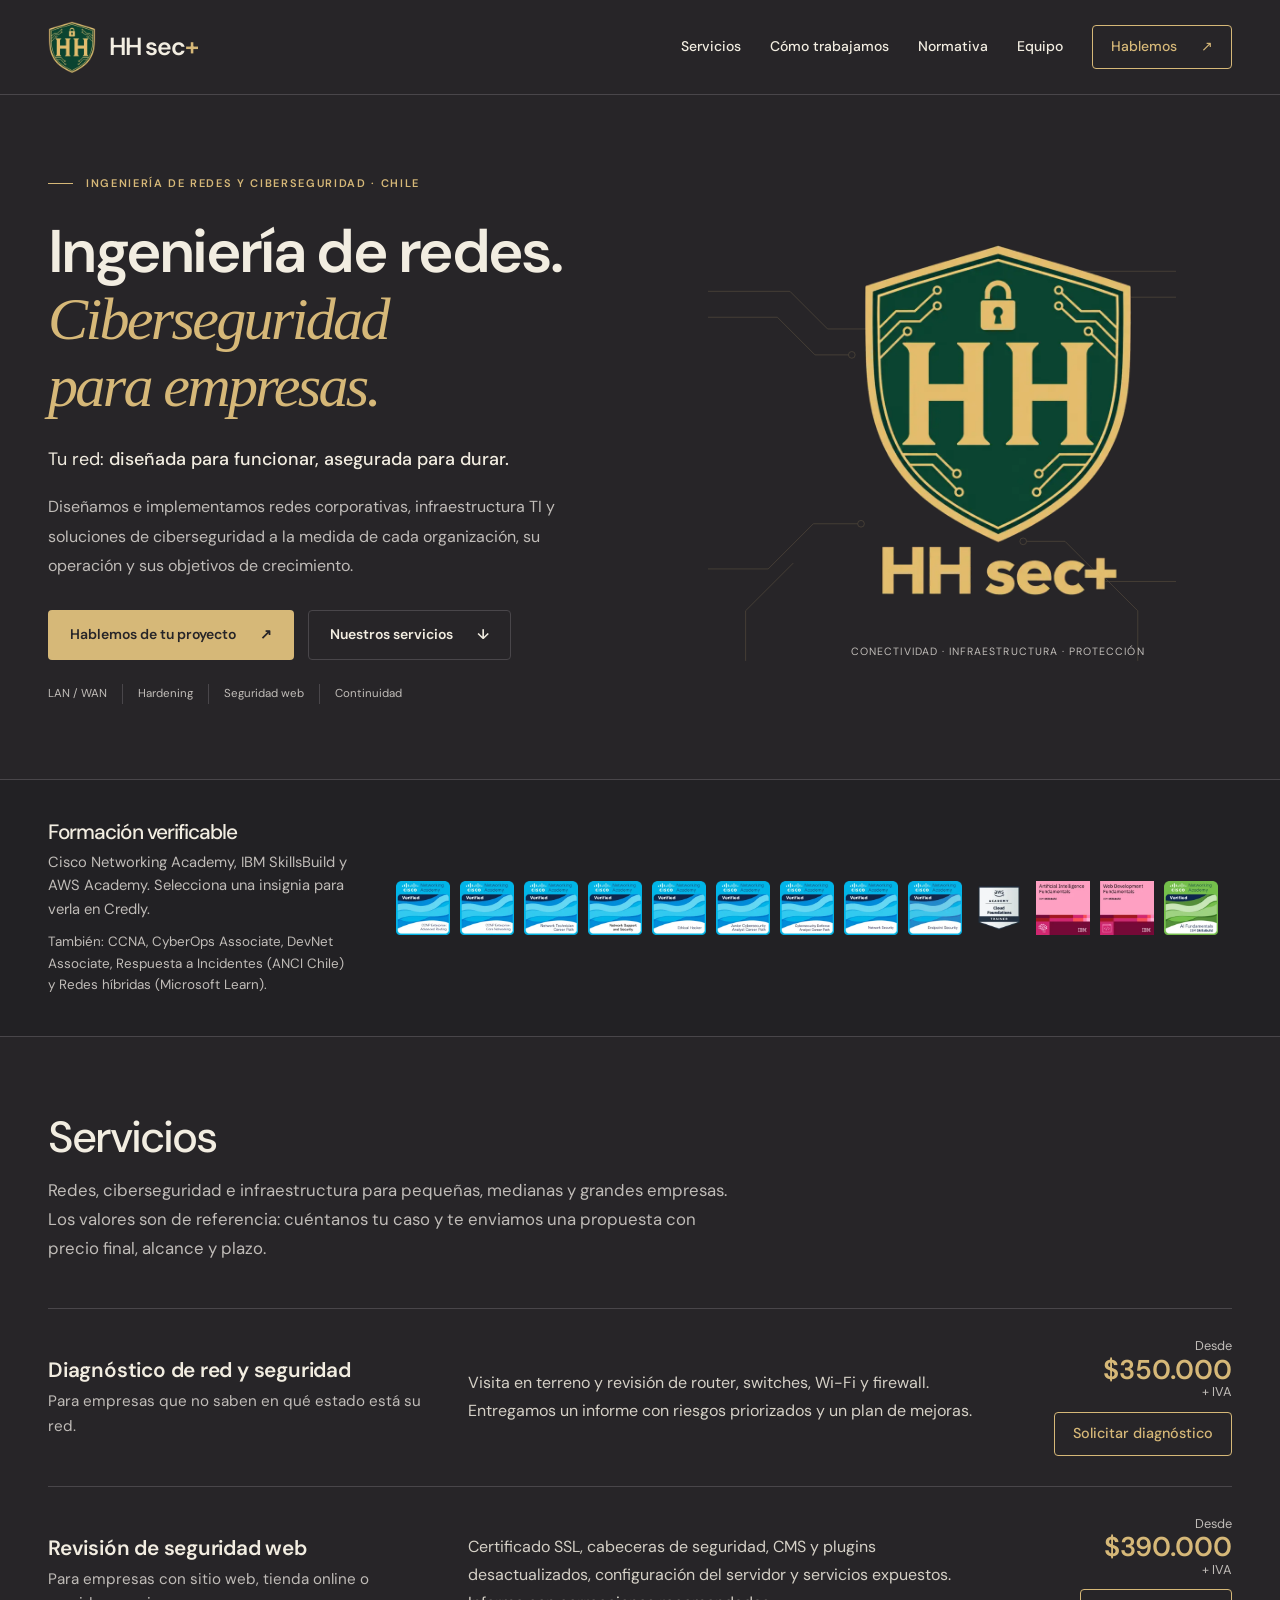
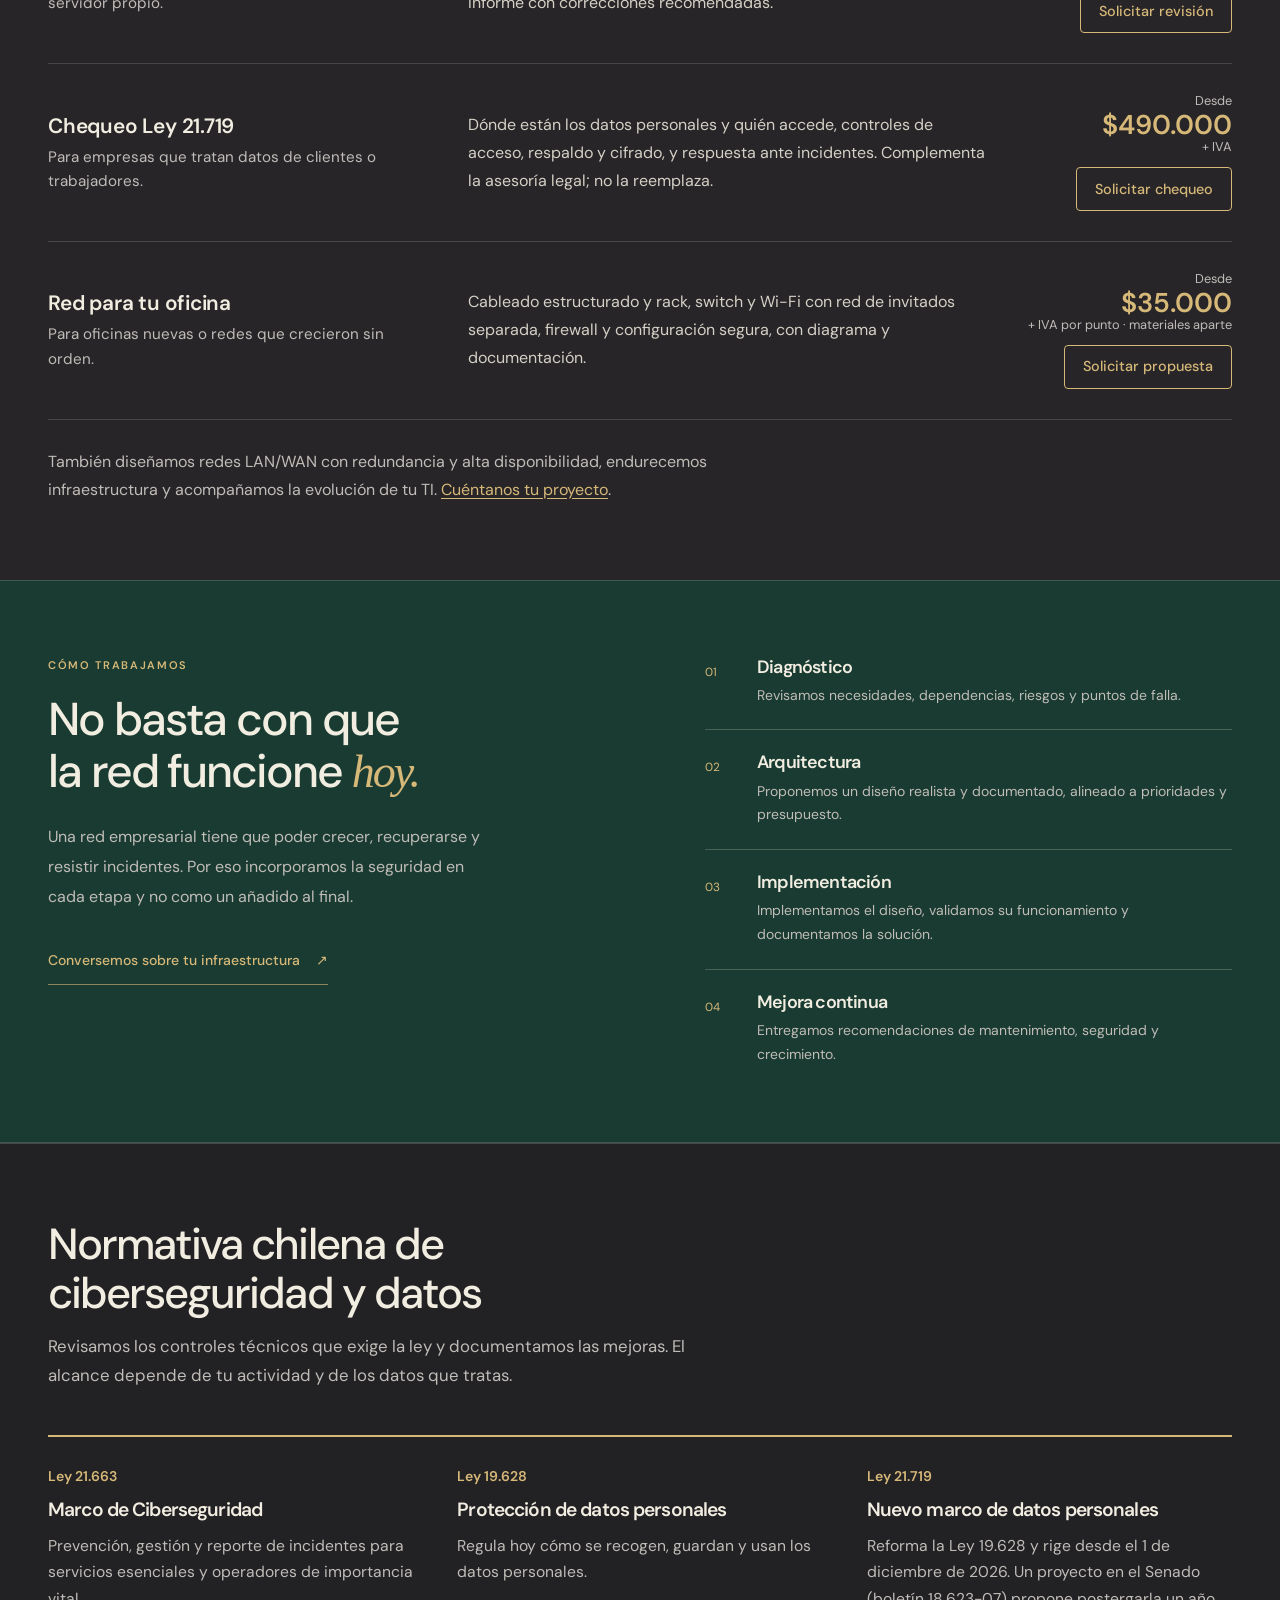
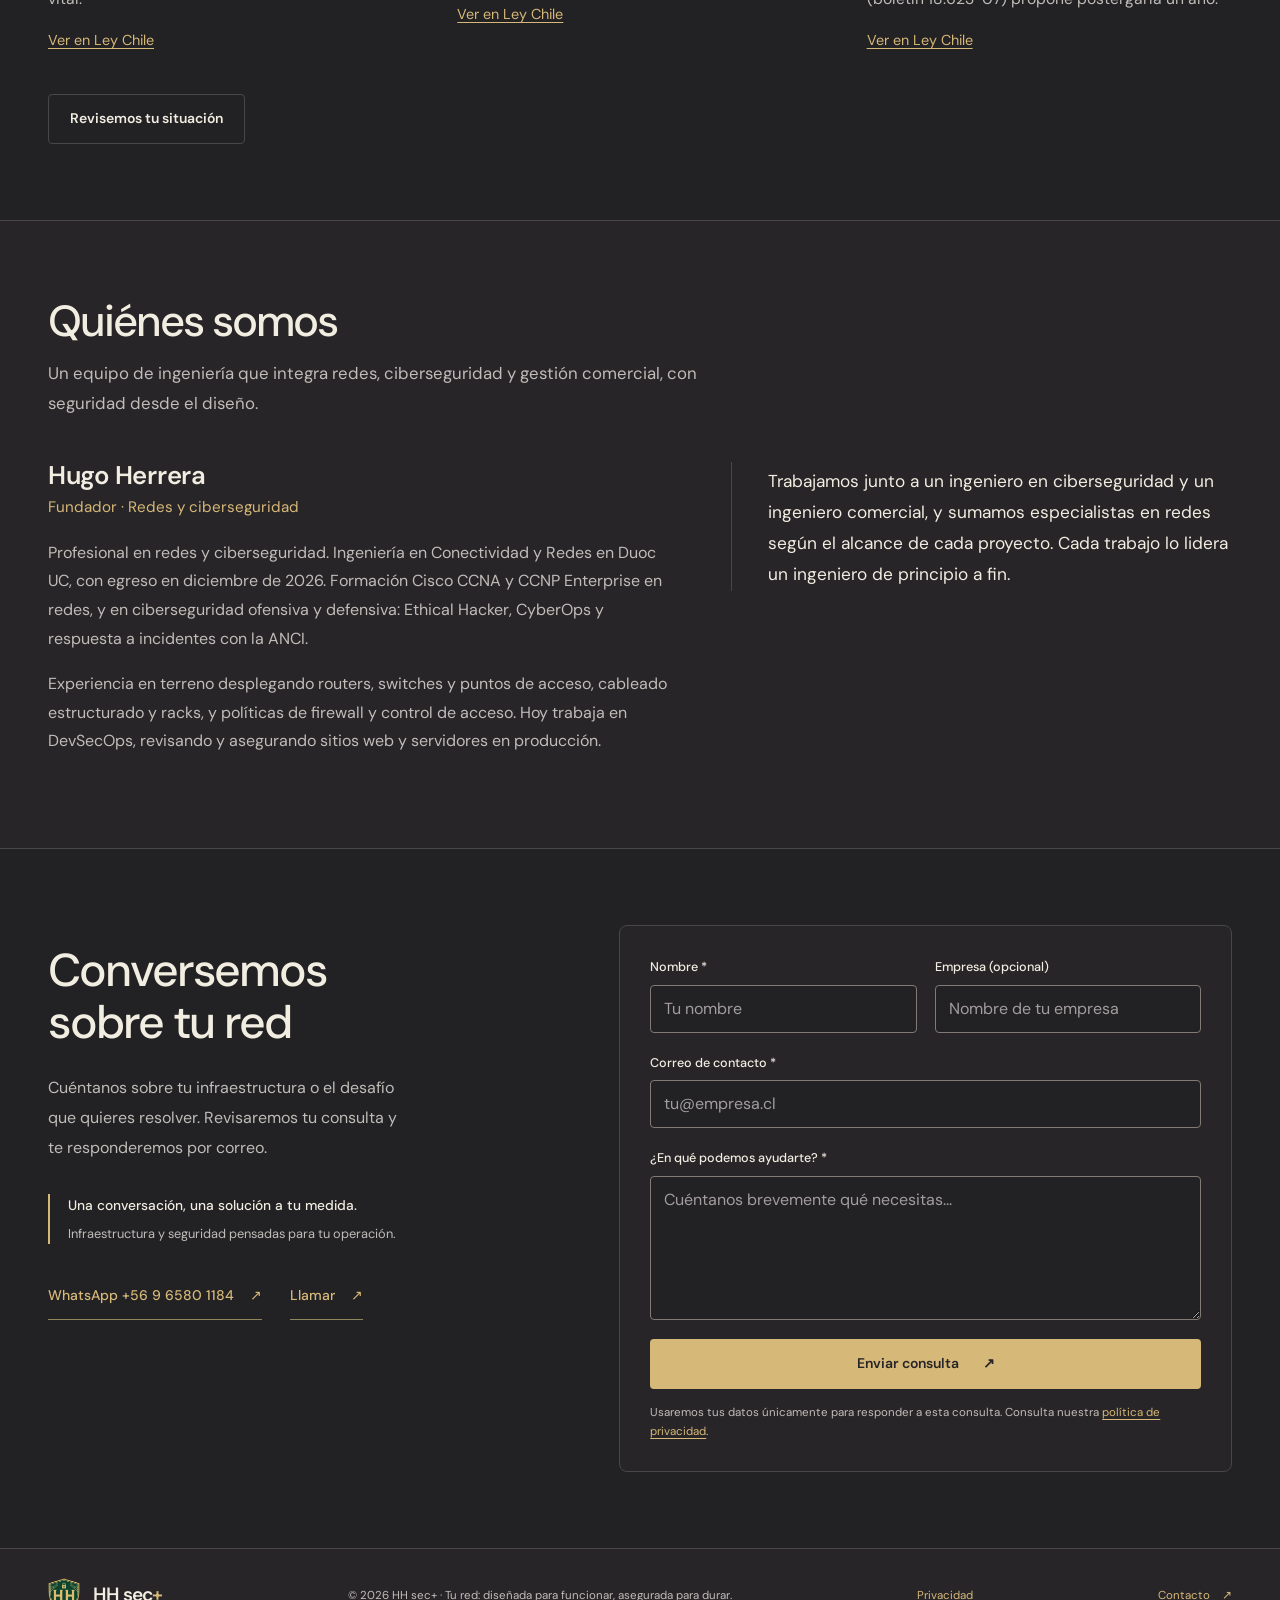
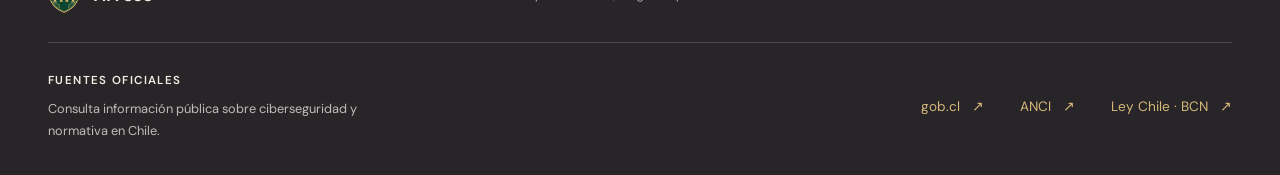
==== index.html @ e8e8b160 "Franja de credibilidad bajo el hero y equipo en una frase - Patrón Trust & Authority (skill ui-ux-pr" ====
<!doctype html>
<html lang="es-CL">
<head>
  <meta charset="utf-8">
  <meta name="viewport" content="width=device-width, initial-scale=1">
  <meta name="theme-color" content="#272528">
  <link rel="canonical" href="https://hu-herrera.github.io/HH-sec-plus/">
  <meta name="description" content="HH sec+: ingeniería de redes, infraestructura TI y ciberseguridad para empresas en Chile. Diseño, implementación y protección a la medida de tu organización.">
  <meta name="robots" content="index,follow,max-image-preview:large">
  <meta name="author" content="HH sec+">
  <meta property="og:type" content="website">
  <meta property="og:url" content="https://hu-herrera.github.io/HH-sec-plus/">
  <meta property="og:locale" content="es_CL">
  <meta property="og:site_name" content="HH sec+">
  <meta property="og:title" content="HH sec+ | Ingeniería de redes y ciberseguridad para empresas">
  <meta property="og:description" content="Ingeniería de redes, infraestructura y ciberseguridad para empresas de distintos tamaños. Soluciones alineadas con tu operación y sus riesgos.">
  <meta property="og:image" content="https://hu-herrera.github.io/HH-sec-plus/assets/social-card.jpg">
  <meta property="og:image:width" content="1200">
  <meta property="og:image:height" content="630">
  <meta property="og:image:alt" content="HH sec+ — Ingeniería de redes, infraestructura y ciberseguridad para empresas.">
  <meta name="twitter:card" content="summary_large_image">
  <meta name="twitter:image" content="https://hu-herrera.github.io/HH-sec-plus/assets/social-card.jpg">
  <meta name="twitter:title" content="HH sec+ | Ingeniería de redes y ciberseguridad">
  <meta name="twitter:description" content="Tu red: diseñada para funcionar, asegurada para durar.">
  <title>HH sec+ | Ingeniería de redes y ciberseguridad en Chile</title>
  <link rel="icon" href="assets/favicon.png?v=20261027" type="image/png" sizes="48x48">
  <link rel="stylesheet" href="assets/styles.css?v=20261035">
  <link rel="apple-touch-icon" href="assets/apple-touch-icon.png" sizes="180x180">
  <link rel="sitemap" type="application/xml" href="sitemap.xml">
  <link rel="preload" href="assets/fonts/dm-sans-latin-wght.woff2" as="font" type="font/woff2" crossorigin>
  <script src="assets/site.js?v=20261029" defer></script>
  <script type="application/ld+json">
{
  "@context": "https://schema.org",
  "@type": "ProfessionalService",
  "name": "HH sec+",
  "url": "https://hu-herrera.github.io/HH-sec-plus/",
  "description": "Ingeniería de redes corporativas, infraestructura TI y ciberseguridad para empresas de distintos tamaños en Chile, con soluciones adaptadas a su operación y crecimiento.",
  "logo": "https://hu-herrera.github.io/HH-sec-plus/assets/logo-hh-sec-plus.webp",
  "image": "https://hu-herrera.github.io/HH-sec-plus/assets/social-card.jpg",
  "areaServed": {
    "@type": "Country",
    "name": "Chile"
  },
  "knowsAbout": [
    "Ingeniería de redes",
    "Consultoría TI",
    "Arquitectura LAN/WAN",
    "Alta disponibilidad",
    "Seguridad de servidores",
    "Ciberseguridad",
    "Seguridad de aplicaciones",
    "Optimización de rendimiento"
  ],
  "@id": "https://hu-herrera.github.io/HH-sec-plus/#empresa",
  "telephone": "+56965801184",
  "founder": {
    "@type": "Person",
    "name": "Hugo Herrera",
    "jobTitle": "Fundador",
    "alumniOf": {
      "@type": "CollegeOrUniversity",
      "name": "Duoc UC"
    }
  },
  "hasOfferCatalog": {
    "@type": "OfferCatalog",
    "name": "Servicios de ingeniería y ciberseguridad",
    "itemListElement": [
      {
        "@type": "Offer",
        "itemOffered": {
          "@type": "Service",
          "name": "Ingeniería y arquitectura de redes",
          "description": "Diseño e implementación LAN/WAN, segmentación y alta disponibilidad.",
          "areaServed": {
            "@type": "Country",
            "name": "Chile"
          }
        }
      },
      {
        "@type": "Offer",
        "itemOffered": {
          "@type": "Service",
          "name": "Ingeniería de ciberseguridad",
          "description": "Evaluación de controles, análisis de vulnerabilidades y protección de infraestructura y aplicaciones.",
          "areaServed": {
            "@type": "Country",
            "name": "Chile"
          }
        }
      },
      {
        "@type": "Offer",
        "itemOffered": {
          "@type": "Service",
          "name": "Consultoría y evolución de infraestructura",
          "description": "Diagnóstico, planificación, optimización y soporte especializado.",
          "areaServed": {
            "@type": "Country",
            "name": "Chile"
          }
        }
      },
      {
        "@type": "Offer",
        "itemOffered": {
          "@type": "Service",
          "name": "Evaluación de controles para el cumplimiento normativo",
          "description": "Evaluación de brechas tecnológicas y documentación de medidas de seguridad para apoyar las obligaciones aplicables.",
          "areaServed": {
            "@type": "Country",
            "name": "Chile"
          }
        }
      }
    ]
  }
}
  </script>
</head>
<body>
  <a class="skip" href="#contenido">Saltar al contenido</a>
  <header class="header">
    <div class="wrap nav">
      <a class="brand" href="#inicio" aria-label="HH sec+ — inicio">
        <img src="assets/emblema-hh.webp?v=2" alt="" width="80" height="92"><span class="brand-word">HH sec<span>+</span></span>
      </a>
      <button class="menu-toggle" type="button" aria-expanded="false" aria-controls="navegacion">Menú <svg viewBox="0 0 24 24" fill="none" stroke="currentColor" stroke-width="1.5" aria-hidden="true"><path d="M4 7h16M4 12h16M4 17h16"/></svg></button>
      <nav id="navegacion" aria-label="Navegación principal">
        <a href="#servicios">Servicios</a><a href="#enfoque">Cómo trabajamos</a><a href="#normativa">Normativa</a><a href="#equipo">Equipo</a><a class="nav-cta" href="#contacto">Hablemos <span aria-hidden="true">↗</span></a>
      </nav>
    </div>
  </header>
  <main id="contenido">
    <section class="hero" id="inicio">

      <div class="wrap hero-grid">
        <div>
          <p class="eyebrow">INGENIERÍA DE REDES Y CIBERSEGURIDAD · CHILE</p>
          <h1>Ingeniería de redes.<br><em>Ciberseguridad<br>para empresas.</em></h1>
          <p class="hero-lead">Tu red: <strong>diseñada para funcionar, asegurada para durar.</strong></p>
          <p class="intro">Diseñamos e implementamos redes corporativas, infraestructura TI y soluciones de ciberseguridad a la medida de cada organización, su operación y sus objetivos de crecimiento.</p>
          <div class="actions"><a class="btn primary" href="#contacto">Hablemos de tu proyecto <span aria-hidden="true">↗</span></a><a class="btn outline" href="#servicios">Nuestros servicios <span aria-hidden="true">↓</span></a></div>
          <div class="hero-tags"><span>LAN / WAN</span><span>Hardening</span><span>Seguridad web</span><span>Continuidad</span></div>
        </div>
        <figure class="hero-identity">
          <svg class="circuit" viewBox="0 0 560 530" fill="none" stroke="#d6b878" stroke-width="1" aria-hidden="true"><path d="M0 88h98l45 45h50M0 119h83l45 45h44M560 64H450l-45 45h-40M560 95H465l-45 45h-40M0 420h72l54-54h57M560 435h-85l-48-48h-50M45 530v-60l57-57M514 530v-60l-40-40"/><g fill="#272528"><circle cx="193" cy="133" r="4"/><circle cx="172" cy="164" r="4"/><circle cx="365" cy="109" r="4"/><circle cx="380" cy="140" r="4"/><circle cx="183" cy="366" r="4"/><circle cx="377" cy="387" r="4"/></g></svg>
          <img class="hero-logo" src="assets/logo-hh-sec-plus.webp?v=2" alt="HH sec+: escudo verde y dorado con las iniciales HH y un candado." width="900" height="900" fetchpriority="high">
          <figcaption class="identity-caption">Conectividad · Infraestructura · Protección</figcaption>
        </figure>
      </div>
    </section>
    <section class="proof" id="credenciales" aria-labelledby="credenciales-titulo">
      <div class="wrap proof-inner">
        <div class="proof-text">
          <h2 id="credenciales-titulo">Formación verificable</h2>
          <p>Cisco Networking Academy, IBM SkillsBuild y AWS Academy. Selecciona una insignia para verla en Credly.</p>
          <p class="proof-more">También: CCNA, CyberOps Associate, DevNet Associate, Respuesta a Incidentes (ANCI Chile) y Redes híbridas (Microsoft Learn).</p>
        </div>
        <ul class="proof-badges">
          <li><a href="https://www.credly.com/badges/3c75d238-a59b-44ba-b534-6a1a73c75203" aria-label="CCNP Enterprise: Advanced Routing: ver en Credly" title="CCNP Enterprise: Advanced Routing"><img src="assets/badges/ccnp-enarsi.webp" alt="" width="160" height="160" loading="lazy"></a></li>
          <li><a href="https://www.credly.com/badges/27894420-91de-45f2-9992-cfbc74843a3f" aria-label="CCNP Enterprise: Core Networking: ver en Credly" title="CCNP Enterprise: Core Networking"><img src="assets/badges/ccnp-encor.webp" alt="" width="160" height="160" loading="lazy"></a></li>
          <li><a href="https://www.credly.com/users/hugo-herrera.690e9820/badges" aria-label="Network Technician: ver en Credly" title="Network Technician"><img src="assets/badges/network-technician.webp" alt="" width="160" height="160" loading="lazy"></a></li>
          <li><a href="https://www.credly.com/users/hugo-herrera.690e9820/badges" aria-label="Network Support and Security: ver en Credly" title="Network Support and Security"><img src="assets/badges/network-support-security.webp" alt="" width="160" height="160" loading="lazy"></a></li>
          <li><a href="https://www.credly.com/badges/a272df53-f6ea-4c1c-ba58-7788494edf7c" aria-label="Ethical Hacker: ver en Credly" title="Ethical Hacker"><img src="assets/badges/ethical-hacker.webp" alt="" width="160" height="160" loading="lazy"></a></li>
          <li><a href="https://www.credly.com/badges/c7542135-501b-4413-b401-549f22bf2fea" aria-label="Junior Cybersecurity Analyst: ver en Credly" title="Junior Cybersecurity Analyst"><img src="assets/badges/junior-cybersecurity-analyst.webp" alt="" width="160" height="160" loading="lazy"></a></li>
          <li><a href="https://www.credly.com/users/hugo-herrera.690e9820/badges" aria-label="Cybersecurity Defense Analyst: ver en Credly" title="Cybersecurity Defense Analyst"><img src="assets/badges/cybersecurity-defense-analyst.webp" alt="" width="160" height="160" loading="lazy"></a></li>
          <li><a href="https://www.credly.com/badges/cd9d17a0-c2c5-4b4b-a96a-8291b097a863" aria-label="Network Security: ver en Credly" title="Network Security"><img src="assets/badges/network-security.webp" alt="" width="160" height="160" loading="lazy"></a></li>
          <li><a href="https://www.credly.com/users/hugo-herrera.690e9820/badges" aria-label="Endpoint Security: ver en Credly" title="Endpoint Security"><img src="assets/badges/endpoint-security.webp" alt="" width="160" height="160" loading="lazy"></a></li>
          <li><a href="https://www.credly.com/badges/b4fbefe1-4d26-4253-afc6-07f385bd2b26" aria-label="AWS Cloud Foundations: ver en Credly" title="AWS Cloud Foundations"><img src="assets/badges/aws-cloud-foundations.webp" alt="" width="160" height="160" loading="lazy"></a></li>
          <li><a href="https://www.credly.com/badges/e003ea61-9de6-4c1e-94a6-b998e6c4c229" aria-label="IBM AI Fundamentals: ver en Credly" title="IBM AI Fundamentals"><img src="assets/badges/ibm-ai-fundamentals.webp" alt="" width="160" height="160" loading="lazy"></a></li>
          <li><a href="https://www.credly.com/badges/154df8ea-5552-47d3-bfad-ef4153529b08" aria-label="IBM Web Development Fundamentals: ver en Credly" title="IBM Web Development Fundamentals"><img src="assets/badges/ibm-web-development.webp" alt="" width="160" height="160" loading="lazy"></a></li>
          <li><a href="https://www.credly.com/users/hugo-herrera.690e9820/badges" aria-label="AI Fundamentals with IBM SkillsBuild: ver en Credly" title="AI Fundamentals with IBM SkillsBuild"><img src="assets/badges/ai-fundamentals-ibm-skillsbuild.webp" alt="" width="160" height="160" loading="lazy"></a></li>
        </ul>
      </div>
    </section>
    <section class="section svc" id="servicios" aria-labelledby="servicios-titulo">
      <div class="wrap">
        <header class="sec-head"><h2 id="servicios-titulo">Servicios</h2><p>Redes, ciberseguridad e infraestructura para pequeñas, medianas y grandes empresas. Los valores son de referencia: cuéntanos tu caso y te enviamos una propuesta con precio final, alcance y plazo.</p></header>
        <ul class="svc-list">
          <li class="svc-row">
            <div class="svc-main"><h3>Diagnóstico de red y seguridad</h3><p class="svc-for">Para empresas que no saben en qué estado está su red.</p></div>
            <p class="svc-detail">Visita en terreno y revisión de router, switches, Wi-Fi y firewall. Entregamos un informe con riesgos priorizados y un plan de mejoras.</p>
            <div class="svc-buy"><p class="svc-price"><span>Desde</span> $350.000 <span>+ IVA</span></p><a class="svc-cta" href="#contacto" data-servicio="Diagnóstico de red y seguridad">Solicitar diagnóstico</a></div>
          </li>
          <li class="svc-row">
            <div class="svc-main"><h3>Revisión de seguridad web</h3><p class="svc-for">Para empresas con sitio web, tienda online o servidor propio.</p></div>
            <p class="svc-detail">Certificado SSL, cabeceras de seguridad, CMS y plugins desactualizados, configuración del servidor y servicios expuestos. Informe con correcciones recomendadas.</p>
            <div class="svc-buy"><p class="svc-price"><span>Desde</span> $390.000 <span>+ IVA</span></p><a class="svc-cta" href="#contacto" data-servicio="Revisión de seguridad web">Solicitar revisión</a></div>
          </li>
          <li class="svc-row">
            <div class="svc-main"><h3>Chequeo Ley 21.719</h3><p class="svc-for">Para empresas que tratan datos de clientes o trabajadores.</p></div>
            <p class="svc-detail">Dónde están los datos personales y quién accede, controles de acceso, respaldo y cifrado, y respuesta ante incidentes. Complementa la asesoría legal; no la reemplaza.</p>
            <div class="svc-buy"><p class="svc-price"><span>Desde</span> $490.000 <span>+ IVA</span></p><a class="svc-cta" href="#contacto" data-servicio="Chequeo Ley 21.719">Solicitar chequeo</a></div>
          </li>
          <li class="svc-row">
            <div class="svc-main"><h3>Red para tu oficina</h3><p class="svc-for">Para oficinas nuevas o redes que crecieron sin orden.</p></div>
            <p class="svc-detail">Cableado estructurado y rack, switch y Wi-Fi con red de invitados separada, firewall y configuración segura, con diagrama y documentación.</p>
            <div class="svc-buy"><p class="svc-price"><span>Desde</span> $35.000 <span>+ IVA por punto · materiales aparte</span></p><a class="svc-cta" href="#contacto" data-servicio="Instalación de red para oficina">Solicitar propuesta</a></div>
          </li>
        </ul>
        <p class="svc-also">También diseñamos redes LAN/WAN con redundancia y alta disponibilidad, endurecemos infraestructura y acompañamos la evolución de tu TI. <a href="#contacto">Cuéntanos tu proyecto</a>.</p>
      </div>
    </section>
    <section class="section approach" id="enfoque"><div class="wrap two-col"><div><p class="kicker">CÓMO TRABAJAMOS</p><h2>No basta con que<br>la red funcione <em>hoy.</em></h2><p>Una red empresarial tiene que poder crecer, recuperarse y resistir incidentes. Por eso incorporamos la seguridad en cada etapa y no como un añadido al final.</p><a class="subtle-link" href="#contacto">Conversemos sobre tu infraestructura <span aria-hidden="true">↗</span></a></div><ol class="steps"><li><span>01</span><div><h3>Diagnóstico</h3><p>Revisamos necesidades, dependencias, riesgos y puntos de falla.</p></div></li><li><span>02</span><div><h3>Arquitectura</h3><p>Proponemos un diseño realista y documentado, alineado a prioridades y presupuesto.</p></div></li><li><span>03</span><div><h3>Implementación</h3><p>Implementamos el diseño, validamos su funcionamiento y documentamos la solución.</p></div></li><li><span>04</span><div><h3>Mejora continua</h3><p>Entregamos recomendaciones de mantenimiento, seguridad y crecimiento.</p></div></li></ol></div></section>
    <section class="section law" id="normativa" aria-labelledby="normativa-titulo">
      <div class="wrap">
        <header class="sec-head"><h2 id="normativa-titulo">Normativa chilena de ciberseguridad y datos</h2><p>Revisamos los controles técnicos que exige la ley y documentamos las mejoras. El alcance depende de tu actividad y de los datos que tratas.</p></header>
        <div class="law-row">
          <div><p class="law-id">Ley 21.663</p><h3>Marco de Ciberseguridad</h3><p>Prevención, gestión y reporte de incidentes para servicios esenciales y operadores de importancia vital.</p><a href="https://www.bcn.cl/leychile/navegar?i=1202434">Ver en Ley Chile</a></div>
          <div><p class="law-id">Ley 19.628</p><h3>Protección de datos personales</h3><p>Regula hoy cómo se recogen, guardan y usan los datos personales.</p><a href="https://www.bcn.cl/leychile/navegar?idNorma=141599">Ver en Ley Chile</a></div>
          <div><p class="law-id">Ley 21.719</p><h3>Nuevo marco de datos personales</h3><p>Reforma la Ley 19.628 y rige desde el <time datetime="2026-12-01">1 de diciembre de 2026</time>. Un proyecto en el Senado (boletín 18.623-07) propone postergarla un año.</p><a href="https://www.bcn.cl/leychile/navegar?idNorma=1209272">Ver en Ley Chile</a></div>
        </div>
        <a class="btn outline law-cta" href="#contacto" data-servicio="Chequeo Ley 21.719">Revisemos tu situación</a>
      </div>
    </section>
    <section class="section team-sec" id="equipo" aria-labelledby="equipo-titulo">
      <div class="wrap">
        <header class="sec-head"><h2 id="equipo-titulo">Quiénes somos</h2><p>Un equipo de ingeniería que integra redes, ciberseguridad y gestión comercial, con seguridad desde el diseño.</p></header>
        <div class="team-grid">
          <div class="founder">
            <h3>Hugo Herrera</h3>
            <p class="role">Fundador · Redes y ciberseguridad</p>
            <p>Profesional en redes y ciberseguridad. Ingeniería en Conectividad y Redes en Duoc UC, con egreso en diciembre de 2026. Formación Cisco CCNA y CCNP Enterprise en redes, y en ciberseguridad ofensiva y defensiva: Ethical Hacker, CyberOps y respuesta a incidentes con la ANCI.</p>
            <p>Experiencia en terreno desplegando routers, switches y puntos de acceso, cableado estructurado y racks, y políticas de firewall y control de acceso. Hoy trabaja en DevSecOps, revisando y asegurando sitios web y servidores en producción.</p>
          </div>
          <p class="team-note">Trabajamos junto a un ingeniero en ciberseguridad y un ingeniero comercial, y sumamos especialistas en redes según el alcance de cada proyecto. Cada trabajo lo lidera un ingeniero de principio a fin.</p>
        </div>
      </div>
    </section>
    <section class="section contact" id="contacto">
      <div class="wrap contact-inner">
        <div class="contact-copy">
        <h2>Conversemos sobre tu red</h2>
        <p>Cuéntanos sobre tu infraestructura o el desafío que quieres resolver. Revisaremos tu consulta y te responderemos por correo.</p><div class="contact-aside"><strong>Una conversación, una solución a tu medida.</strong><p>Infraestructura y seguridad pensadas para tu operación.</p></div><div class="contact-direct"><a class="subtle-link" href="https://wa.me/56965801184">WhatsApp +56 9 6580 1184 <span aria-hidden="true">↗</span></a><a class="subtle-link" href="tel:+56965801184">Llamar <span aria-hidden="true">↗</span></a></div></div>
        <form class="contact-form" action="https://formsubmit.co/76a1ec3620d1897b0e400b53af47566c" method="POST" accept-charset="UTF-8">
          <input type="hidden" name="_subject" value="Nueva consulta desde HH sec+">
          <input type="hidden" name="_next" value="https://hu-herrera.github.io/HH-sec-plus/gracias.html">
          <input type="text" name="_honey" tabindex="-1" autocomplete="off" class="form-trap" aria-hidden="true">
          <div class="form-grid">
            <div class="form-field"><label for="contacto-nombre">Nombre *</label><input id="contacto-nombre" name="name" type="text" placeholder="Tu nombre" autocomplete="name" maxlength="100" required></div>
            <div class="form-field"><label for="contacto-empresa">Empresa (opcional)</label><input id="contacto-empresa" name="empresa" type="text" placeholder="Nombre de tu empresa" autocomplete="organization" maxlength="120"></div>
          </div>
          <div class="form-field"><label for="contacto-correo">Correo de contacto *</label><input id="contacto-correo" name="email" type="email" placeholder="tu@empresa.cl" autocomplete="email" maxlength="150" required></div>
          <div class="form-field"><label for="contacto-mensaje">¿En qué podemos ayudarte? *</label><textarea id="contacto-mensaje" name="message" placeholder="Cuéntanos brevemente qué necesitas..." rows="5" maxlength="4000" required></textarea></div>
          <div class="form-action">
            <p class="form-note">Usaremos tus datos únicamente para responder a esta consulta. Consulta nuestra <a href="privacidad.html">política de privacidad</a>.</p>
            <button class="btn contact-btn" type="submit">Enviar consulta <span aria-hidden="true">↗</span></button>
          </div>
        </form>
      </div>
    </section>
  </main>
  <footer class="footer"><div class="wrap">
    <div class="footer-flex"><a class="brand" href="#inicio" aria-label="HH sec+ — volver al inicio"><img src="assets/emblema-hh.webp?v=2" alt="" width="80" height="92"><span class="brand-word">HH sec<span>+</span></span></a><small>© 2026 HH sec+ · Tu red: diseñada para funcionar, asegurada para durar.</small><a href="privacidad.html">Privacidad</a><a href="#contacto">Contacto <span aria-hidden="true">↗</span></a></div>
    <div class="official-references" aria-labelledby="fuentes-oficiales"><div><p class="footer-label" id="fuentes-oficiales">Fuentes oficiales</p><p class="footer-note">Consulta información pública sobre ciberseguridad y normativa en Chile.</p></div><div class="official-links"><a href="https://www.gob.cl/">gob.cl <span aria-hidden="true">↗</span></a><a href="https://anci.gob.cl/">ANCI <span aria-hidden="true">↗</span></a><a href="https://www.bcn.cl/leychile/">Ley Chile · BCN <span aria-hidden="true">↗</span></a></div></div>
  </div></footer>
</body>
</html>
---- assets/styles.css ----
@font-face{font-family:'DM Sans';font-style:normal;font-weight:100 1000;font-display:swap;src:url('fonts/dm-sans-latin-wght.woff2') format('woff2');unicode-range:U+0000-00FF,U+0131,U+0152-0153,U+02BB-02BC,U+02C6,U+02DA,U+02DC,U+0304,U+0308,U+0329,U+2000-206F,U+20AC,U+2122,U+2191,U+2193,U+2212,U+2215,U+FEFF,U+FFFD}
:root{color-scheme:dark;--bg:#272528;--panel:#2e2c2f;--deep:#222124;--green:#164c3d;--green-deep:#193b32;--ink:#f2ede1;--muted:#c0bcb8;--accent:#d6b878;--hover:#e9cc8e;--line:#49464a;--max:1184px}
*{box-sizing:border-box}html{scroll-behavior:smooth;scroll-padding-top:110px}body{margin:0;background:var(--bg);color:var(--ink);font-family:'DM Sans',Arial,sans-serif;line-height:1.7;-webkit-font-smoothing:antialiased}a{color:inherit;text-decoration:none}button,input,textarea{font:inherit}a,button{touch-action:manipulation;-webkit-tap-highlight-color:transparent}img,svg{display:block;max-width:100%}h1,h2,h3,p{margin-top:0}h1,h2,h3{line-height:1.12;letter-spacing:-.045em;text-wrap:balance}h1{font-size:clamp(3.1rem,4.7vw,4rem);font-weight:600;margin:.7rem 0 1.5rem}h2{font-size:clamp(2.15rem,3.6vw,3.35rem);font-weight:500;margin:0 0 1.5rem}h3{font-size:1.35rem;font-weight:600;margin:0 0 1rem}em{font-family:Georgia,serif;font-weight:400;color:var(--accent)}p{color:var(--muted)}::selection{background:var(--accent);color:var(--bg)}:focus-visible{outline:3px solid var(--accent);outline-offset:5px}.wrap{width:min(var(--max),calc(100% - 64px));margin:auto}.skip{position:fixed;left:16px;top:12px;transform:translateY(-180%);background:var(--accent);color:var(--bg);padding:12px 18px;z-index:100}.skip:focus{transform:none}.header{position:sticky;top:0;z-index:20;background:var(--bg);border-bottom:1px solid var(--line)}.nav{min-height:94px;display:flex;justify-content:space-between;align-items:center;gap:25px}.brand{display:inline-flex;align-items:center;gap:13px;flex:none}.brand img{width:48px;height:54px;object-fit:contain}.brand-word{font-size:1.55rem;font-weight:600;letter-spacing:-.05em;white-space:nowrap}.brand-word span{color:var(--accent)}.nav nav{display:flex;align-items:center;gap:29px;font-size:.875rem;font-weight:500}.nav nav>a{display:inline-flex;align-items:center;min-height:44px;transition:color .18s,background .18s}.nav nav>a:hover{color:var(--accent)}.nav-cta{gap:24px;padding:0 18px;border:1px solid var(--accent);border-radius:4px;color:var(--accent)}.nav nav>.nav-cta:hover{background:var(--accent);color:var(--bg)}.menu-toggle{display:none;align-items:center;gap:12px;min-height:44px;padding:8px 13px;background:transparent;border:1px solid var(--line);border-radius:4px;color:var(--ink);cursor:pointer}.menu-toggle svg{width:18px;height:18px}.eyebrow,.kicker{font-size:.69rem;letter-spacing:.15em;font-weight:600;color:var(--accent);line-height:1.6;text-transform:uppercase}.eyebrow{display:flex;align-items:center;gap:13px;margin-bottom:25px}.eyebrow::before{content:'';width:25px;height:1px;background:var(--accent);flex:none}.hero{position:relative;overflow:hidden}.hero-grid{position:relative;display:grid;grid-template-columns:1.18fr .82fr;gap:42px;align-items:center;padding-top:80px;padding-bottom:75px}.hero-lead{font-size:1.12rem;color:var(--ink);line-height:1.7;max-width:535px}.hero-lead strong{font-weight:500}.intro{max-width:540px;font-size:1rem;line-height:1.85;margin-bottom:0}.actions{display:flex;flex-wrap:wrap;gap:14px;align-items:center;margin:29px 0 24px}.btn{display:inline-flex;align-items:center;justify-content:center;gap:24px;min-height:50px;padding:12px 21px;border-radius:4px;border:1px solid transparent;font-weight:600;font-size:.875rem;transition:background .18s,color .18s,border-color .18s;cursor:pointer}.primary,.contact-btn{background:var(--accent);color:var(--bg)}.primary:hover,.contact-btn:hover{background:var(--hover)}.outline{color:var(--ink);border-color:var(--line)}.outline:hover{border-color:var(--accent);color:var(--accent)}.hero-tags{display:flex;flex-wrap:wrap;gap:0;margin-top:24px}.hero-tags span{font-size:.72rem;color:var(--muted);padding:0 15px;border-right:1px solid var(--line)}.hero-tags span:first-child{padding-left:0}.hero-tags span:last-child{border-right:0}.hero-identity{position:relative;isolation:isolate;margin:0;padding:20px 0}.hero-logo{position:relative;width:100%;max-width:410px;height:auto;margin:auto}.identity-caption{text-align:center;font-size:.66rem;letter-spacing:.1em;text-transform:uppercase;color:var(--muted);margin-top:16px}.circuit{position:absolute;inset:-4% -20% -4% -12%;width:132%;height:108%;opacity:.2;z-index:-1}.principles{border-top:1px solid var(--line);border-bottom:1px solid var(--line)}.principle-grid{display:grid;grid-template-columns:repeat(3,1fr)}.principle{display:flex;align-items:flex-start;gap:18px;padding:26px 30px;border-right:1px solid var(--line)}.principle:first-child{padding-left:0}.principle:last-child{border:0;padding-right:0}.principle>span{color:var(--accent);font-size:1.5rem;font-weight:500;line-height:1.2;min-width:2ch;font-variant-numeric:tabular-nums}.principle>div{min-width:0}.principle h2{font-size:1.125rem;letter-spacing:-.015em;font-weight:600;margin:0 0 6px}.principle p{font-size:1rem;line-height:1.6;margin:0}.section{padding:76px 0}.section-head{display:flex;justify-content:space-between;gap:60px;align-items:end;margin:18px 0 38px}.section-head h2{margin-bottom:0}.section-head p{max-width:350px;font-size:.95rem;line-height:1.8;margin-bottom:0}.cards{display:grid;grid-template-columns:repeat(3,1fr);border:1px solid var(--line);border-radius:8px;overflow:hidden}.service-card{position:relative;display:flex;flex-direction:column;border-right:1px solid var(--line);background:var(--panel);padding:31px 29px}.service-card:last-child{border-right:0}.service-num{position:absolute;right:29px;top:39px;font-size:.7rem;color:var(--accent);letter-spacing:.12em}.glyph{color:var(--accent);margin:0 0 32px;width:30px;height:30px}.glyph svg{width:30px;height:30px}.service-card h3{min-height:2.3em}.service-card p{font-size:1rem;line-height:1.8;flex:1}.service-card ul{list-style:none;margin:25px 0 0;padding:18px 0 0;border-top:1px solid var(--line);color:var(--muted);font-size:.8rem}.service-card li{display:flex;align-items:baseline;gap:10px;margin-top:8px}.service-card li::before{content:'';width:4px;height:4px;background:var(--accent);flex:none}.approach{background:var(--green-deep);border-top:1px solid #3c5b4f;border-bottom:1px solid #3c5b4f}.two-col{display:grid;grid-template-columns:1fr 1fr;gap:11%;align-items:start}.two-col h2{margin:20px 0 25px}.two-col>div>p:not(.kicker){max-width:435px;line-height:1.85}.subtle-link{display:inline-flex;align-items:center;gap:16px;min-height:48px;margin-top:10px;color:var(--accent);border-bottom:1px solid #8f865d;font-weight:500;font-size:.875rem}.subtle-link:hover{color:var(--hover)}.steps{list-style:none;margin:0;padding:0}.steps li{display:grid;grid-template-columns:32px 1fr;gap:20px;border-bottom:1px solid #486355;padding:22px 0}.steps li:first-child{padding-top:0}.steps li:last-child{border:0;padding-bottom:0}.steps li>span{font-size:.74rem;color:var(--accent);padding-top:5px}.steps h3{margin:0 0 7px;font-size:1.12rem}.steps p{font-size:.875rem;line-height:1.7;margin:0}.about-grid{display:grid;grid-template-columns:1fr 1fr;gap:11%}.about h2{margin-top:20px}.about-grid>div:last-child{padding-top:8px}.about-grid>div:last-child p{line-height:1.85}.pills{display:flex;flex-wrap:wrap;gap:9px;margin-top:26px}.pills span{padding:5px 10px;border:1px solid var(--line);border-radius:4px;font-size:.72rem;color:var(--muted)}.contact{background:var(--deep);border-top:1px solid var(--line)}.contact-inner{display:grid;grid-template-columns:.85fr 1.15fr;gap:10%;align-items:start}.contact-copy h2{margin:20px 0 25px}.contact-copy>p:not(.kicker){max-width:350px;line-height:1.85}.contact-aside{margin-top:32px;padding-left:18px;border-left:2px solid var(--accent)}.contact-aside strong{display:block;font-size:.86rem;font-weight:500}.contact-aside p{margin-top:5px;font-size:.8rem}.contact-form{background:var(--bg);border:1px solid var(--line);border-radius:8px;padding:30px;text-align:left}.form-grid{display:grid;grid-template-columns:1fr 1fr;gap:18px}.form-field{margin-bottom:19px;min-width:0}.form-field label{display:block;margin-bottom:7px;font-size:.79rem;font-weight:500;color:var(--ink)}.form-field input,.form-field textarea{width:100%;display:block;min-height:48px;padding:11px 13px;color:var(--ink);background:var(--deep);border:1px solid #827b75;border-radius:4px;font:inherit;line-height:1.5}.form-field textarea{resize:vertical;min-height:120px}.form-field input::placeholder,.form-field textarea::placeholder{color:#a39e9d}.form-field input:focus-visible,.form-field textarea:focus-visible{border-color:var(--accent);outline-offset:3px}.form-action{display:flex;flex-direction:column-reverse;gap:14px;align-items:stretch}.form-action .contact-btn{width:100%;margin:0;border:0}.form-action .form-note{font-size:.72rem;margin:0;color:var(--muted);line-height:1.65}.form-trap{position:absolute!important;width:1px!important;height:1px!important;padding:0!important;opacity:0!important;overflow:hidden!important;left:-9999px!important}.footer{border-top:1px solid var(--line);padding:25px 0}.footer-flex{display:flex;justify-content:space-between;align-items:center;gap:25px}.footer .brand img{width:32px;height:37px}.footer .brand-word{font-size:1.2rem}.footer small,.footer a:not(.brand){color:var(--muted);font-size:.72rem}.footer a:not(.brand){display:inline-flex;align-items:center;min-height:44px;gap:12px;color:var(--accent)}.thanks{min-height:calc(100svh - 190px);display:grid;place-items:center;text-align:center}.thanks-inner{width:min(680px,calc(100% - 40px));padding:70px 0}.thanks img{width:80px;height:92px;object-fit:contain;margin:0 auto 28px}.thanks h1{font-size:clamp(2.7rem,6vw,4.6rem)}.thanks p{max-width:490px;margin:23px auto 28px}
@media(max-width:1000px){.hero-grid{gap:18px;padding-block:64px}.hero-logo{max-width:340px}.nav nav{gap:22px}.service-card{padding:28px 22px}.service-num{right:22px;top:35px}.two-col,.about-grid,.contact-inner{gap:7%}.contact-form{padding:23px}}
@media(max-width:800px){.wrap{width:calc(100% - 40px)}.nav{min-height:80px;gap:20px}.brand img{width:40px;height:47px}.brand-word{font-size:1.4rem}.nav nav{gap:17px;font-size:.8rem}.nav-cta{padding:0 12px;gap:10px}.hero-grid{grid-template-columns:1fr .65fr}.hero h1{font-size:3rem}.intro{font-size:.95rem}.identity-caption{font-size:.6rem}.section{padding-block:64px}.section-head{gap:30px}.section-head p{max-width:270px;font-size:.87rem}.cards{grid-template-columns:1fr;gap:15px;border:0;border-radius:0;overflow:visible}.service-card,.service-card:last-child{border:1px solid var(--line);border-radius:8px;padding:27px}.service-card h3{min-height:0}.glyph{margin-bottom:20px}.service-card ul{display:flex;flex-wrap:wrap;gap:0 25px;margin-top:18px;padding-top:12px}.two-col,.about-grid,.contact-inner{grid-template-columns:1fr;gap:38px}.two-col>div>p:not(.kicker),.contact-copy>p:not(.kicker){max-width:600px}.about-grid>div:last-child{padding-top:0}.contact-aside{margin-top:22px}.principle{padding:24px 18px;gap:12px}.principle p{font-size:1rem}.principle h2{font-size:1.125rem}}
@media(max-width:640px){html{scroll-padding-top:90px}.nav{min-height:76px;flex-wrap:wrap;gap:0}.menu-toggle{display:inline-flex}.nav nav{display:none;flex-direction:column;align-items:stretch;gap:5px;width:100%;padding:16px 0 20px}.nav nav.is-open{display:flex}.nav nav>a{padding:7px 11px;font-size:.95rem}.nav nav>.nav-cta{margin-top:7px;justify-content:space-between;padding:9px 12px}.hero-grid{grid-template-columns:1fr;gap:0;padding-top:43px;padding-bottom:30px}.eyebrow{font-size:.61rem;letter-spacing:.1em;margin-bottom:22px}.hero h1{font-size:clamp(2.8rem,11vw,4rem)}.intro{max-width:490px}.actions{gap:9px 12px;margin-top:27px}.actions .primary{flex-grow:1}.hero-tags{margin-top:20px}.hero-identity{max-width:310px;width:85%;margin:20px auto 0;padding:0}.hero-logo{max-width:280px}.identity-caption{margin-top:0}.principle-grid{grid-template-columns:1fr}.principle,.principle:first-child,.principle:last-child{padding:19px 0;border-right:0;border-bottom:1px solid var(--line);gap:20px}.principle:last-child{border-bottom:0}.principle h2{font-size:1.125rem}.principle p{font-size:1rem}.section{padding-block:52px}.section-head{display:block;margin-top:17px;margin-bottom:30px}.section-head p{margin-top:20px;max-width:100%;font-size:.9rem}.service-card,.service-card:last-child{padding:25px 23px}.service-card ul{display:block}.form-grid{grid-template-columns:1fr;gap:0}.contact-form{padding:24px 19px}.footer-flex{flex-wrap:wrap;gap:10px 25px}.footer small{order:3;flex-basis:100%;margin-top:7px}.footer a:not(.brand){margin-left:auto}}
@media(prefers-reduced-motion:reduce){html{scroll-behavior:auto}*,*::before,*::after{transition:none!important;animation:none!important}}

.compliance{border-bottom:1px solid var(--line);background:var(--deep)}.compliance .section-head{align-items:start}.compliance .section-head h2{max-width:760px;font-size:clamp(2rem,3.1vw,2.8rem)}.compliance .section-head p{max-width:330px}.law-grid{display:grid;grid-template-columns:repeat(3,minmax(0,1fr));gap:20px}.law-card{display:flex;flex-direction:column;padding:28px;background:var(--bg);border:1px solid var(--line);border-top:2px solid var(--accent);border-radius:6px}.law-number{font-size:.78rem;letter-spacing:.12em;font-weight:600;color:var(--accent);margin-bottom:19px}.law-card h3{font-size:1.3rem;line-height:1.25;letter-spacing:-.02em;margin-bottom:18px}.law-card>p:not(.law-number){font-size:.96rem;line-height:1.8;flex:1}.law-card>a{display:inline-flex;align-items:center;gap:14px;min-height:44px;margin-top:8px;color:var(--accent);font-size:.875rem;font-weight:500}.law-card>a:hover{text-decoration:underline;text-underline-offset:4px}.compliance-action{display:flex;justify-content:space-between;align-items:center;gap:32px;margin-top:30px}.compliance-action p{max-width:730px;margin:0;font-size:.94rem;line-height:1.8}.compliance-action .btn{flex:none}.official-references{display:flex;justify-content:space-between;align-items:center;gap:35px;border-top:1px solid var(--line);margin-top:24px;padding:28px 0 8px}.footer-label{font-size:.72rem;letter-spacing:.12em;text-transform:uppercase;color:var(--ink);font-weight:600;margin-bottom:8px}.footer-note{font-size:.8rem;margin:0;max-width:350px}.official-links{display:flex;flex-wrap:wrap;align-items:center;gap:36px}.footer .official-links a{font-size:.85rem;gap:12px;white-space:nowrap}@media(max-width:1000px){.law-card{padding:24px 20px}.compliance .section-head{gap:30px}.compliance-action p{max-width:60%}}@media(max-width:800px){.law-grid{grid-template-columns:1fr}.compliance .section-head{display:block}.compliance .section-head p{max-width:650px;margin-top:22px}.compliance-action{align-items:start;flex-direction:column;gap:20px}.compliance-action p{max-width:100%}.official-references{align-items:start;flex-direction:column;gap:20px}.official-links{gap:26px}}@media(max-width:640px){.law-card{padding:24px}.compliance-action .btn{width:100%}.official-links{width:100%;gap:20px}.footer .official-links a{margin-left:0}.footer-note{max-width:100%}}
.form-note a{color:var(--accent);text-decoration:underline;text-underline-offset:3px}
.legal{width:min(760px,calc(100% - 40px));margin:0 auto;padding:70px 0 90px}
.legal h1{font-size:clamp(2.4rem,5vw,3.6rem);margin-bottom:12px}
.legal h2{font-size:1.25rem;margin:40px 0 10px}
.legal p,.legal li{color:var(--muted)}
.legal a{color:var(--accent);text-decoration:underline;text-underline-offset:3px}
.legal .updated{font-size:.8rem}
.contact-direct{display:flex;flex-wrap:wrap;gap:8px 28px;margin-top:18px}
/* Estructura 2026-10: secciones sin cajas */
.sec-head{max-width:720px;margin:0 0 44px}.sec-head h2{font-size:clamp(2rem,3.4vw,2.75rem);margin:0 0 14px}.sec-head p{max-width:62ch;margin:0;font-size:1.05rem;line-height:1.75;color:var(--muted)}
.svc-list{list-style:none;margin:0;padding:0;border-top:1px solid var(--line)}.svc-row{display:grid;grid-template-columns:minmax(0,1fr) minmax(0,1.35fr) 210px;gap:36px;align-items:center;padding:30px 0;border-bottom:1px solid var(--line)}.svc-main h3{margin:0 0 6px;font-size:1.3rem;line-height:1.3;letter-spacing:-.01em}.svc-for{margin:0;font-size:.95rem;line-height:1.6;color:var(--muted)}.svc-detail{margin:0;font-size:1rem;line-height:1.75;color:var(--ink);opacity:.86}.svc-buy{display:flex;flex-direction:column;align-items:flex-end;gap:12px;text-align:right}.svc-price{margin:0;font-size:1.7rem;font-weight:600;line-height:1.15;color:var(--accent)}.svc-price span{display:block;font-size:.8rem;font-weight:400;color:var(--muted)}.svc-cta{display:inline-flex;align-items:center;min-height:44px;padding:0 18px;border:1px solid var(--accent);border-radius:4px;color:var(--accent);font-size:.9rem;font-weight:500;transition:background .2s,color .2s}.svc-cta:hover,.svc-cta:focus-visible{background:var(--accent);color:var(--bg)}.svc-also{max-width:70ch;margin:28px 0 0;font-size:1rem;line-height:1.75;color:var(--muted)}.svc-also a{color:var(--accent);text-decoration:underline;text-underline-offset:3px}
.law{background:var(--deep);border-block:1px solid var(--line)}.law-row{display:grid;grid-template-columns:repeat(3,minmax(0,1fr));gap:44px;padding-top:28px;border-top:2px solid var(--accent)}.law-id{margin:0 0 8px;font-size:.88rem;font-weight:600;color:var(--accent)}.law-row h3{margin:0 0 10px;font-size:1.2rem;line-height:1.35}.law-row p:not(.law-id){margin:0 0 14px;font-size:.98rem;line-height:1.7;color:var(--muted)}.law-row a{font-size:.9rem;color:var(--accent);text-decoration:underline;text-underline-offset:3px}.law-cta{margin-top:40px}
.team-grid{display:grid;grid-template-columns:minmax(0,1.25fr) minmax(0,1fr);gap:56px;align-items:start}.founder h3{margin:0;font-size:1.6rem;letter-spacing:-.01em}.founder .role{margin:4px 0 18px;font-size:.95rem;color:var(--accent)}.founder p:not(.role){font-size:1rem;line-height:1.8;color:var(--muted)}.team-list{list-style:none;margin:0;padding:4px 0 0 36px;display:grid;gap:24px;border-left:1px solid var(--line)}.team-list h4{margin:0 0 4px;font-size:1.05rem;color:var(--ink)}.team-list p{margin:0;line-height:1.7;color:var(--muted)}
.creds{margin-top:64px;padding-top:44px;border-top:1px solid var(--line)}.creds-title{margin:0 0 8px;font-size:1.45rem}.creds-note{margin:0 0 20px;color:var(--muted)}.cred-row{display:grid;grid-template-columns:190px minmax(0,1fr);gap:24px;align-items:start;padding:22px 0;border-bottom:1px solid var(--line)}.cred-row h4{margin:26px 0 0;font-size:.98rem;color:var(--ink)}.badge-strip{list-style:none;margin:0;padding:0;display:flex;flex-wrap:wrap;gap:12px 22px}.badge-strip li{width:112px}.badge-strip a{display:flex;flex-direction:column;align-items:center;gap:8px;width:100%;text-align:center;font-size:.78rem;line-height:1.35;color:var(--muted)}.badge-strip a:hover,.badge-strip a:focus-visible{color:var(--ink)}.badge-strip img{flex:none;width:76px;height:76px;object-fit:contain}.creds-more{max-width:80ch;margin:22px 0 0;font-size:.95rem;line-height:1.75;color:var(--muted)}
@media(max-width:900px){.svc-row{grid-template-columns:1fr;gap:12px;align-items:start}.svc-buy{flex-direction:row;align-items:center;justify-content:space-between;text-align:left}.svc-price span{display:inline}}
@media(max-width:800px){.law-row{grid-template-columns:1fr;gap:28px}.team-grid{grid-template-columns:1fr;gap:36px}.team-list{padding:28px 0 0;border-left:0;border-top:1px solid var(--line)}.cred-row{grid-template-columns:1fr;gap:12px}.cred-row h4{margin:0}}
@media(max-width:640px){.sec-head{margin-bottom:32px}.svc-buy{flex-direction:column;align-items:flex-start}.badge-strip{gap:14px 10px}.badge-strip li{width:calc(33.33% - 7px)}.badge-strip img{width:64px;height:64px}}
.proof{padding:40px 0;background:var(--deep);border-block:1px solid var(--line)}.proof-inner{display:grid;grid-template-columns:300px minmax(0,1fr);gap:48px;align-items:center}.proof-text h2{margin:0 0 8px;font-size:1.3rem}.proof-text p{margin:0;font-size:.92rem;line-height:1.6;color:var(--muted)}.proof-text .proof-more{margin-top:10px;font-size:.84rem}.proof-badges{list-style:none;margin:0;padding:0;display:flex;flex-wrap:wrap;gap:14px}.proof-badges a{display:block;border-radius:6px}.proof-badges img{display:block;width:64px;height:64px;object-fit:contain;transition:transform .2s}.proof-badges a:hover img,.proof-badges a:focus-visible img{transform:translateY(-3px)}.team-note{margin:0;padding:4px 0 0 36px;border-left:1px solid var(--line);font-size:1.08rem;line-height:1.8;color:var(--ink)}@media(max-width:800px){.proof-inner{grid-template-columns:1fr;gap:22px}.team-note{padding:28px 0 0;border-left:0;border-top:1px solid var(--line)}}@media(max-width:640px){.proof-badges{gap:10px}.proof-badges img{width:54px;height:54px}}
.proof-badges{flex-wrap:nowrap;gap:10px}.proof-badges img{width:54px;height:54px}@media(max-width:1100px){.proof-badges{flex-wrap:wrap}}
@media(max-width:640px){.proof-badges{display:grid;grid-template-columns:repeat(7,minmax(0,1fr));gap:8px}.proof-badges img{width:100%;height:auto;aspect-ratio:1}}
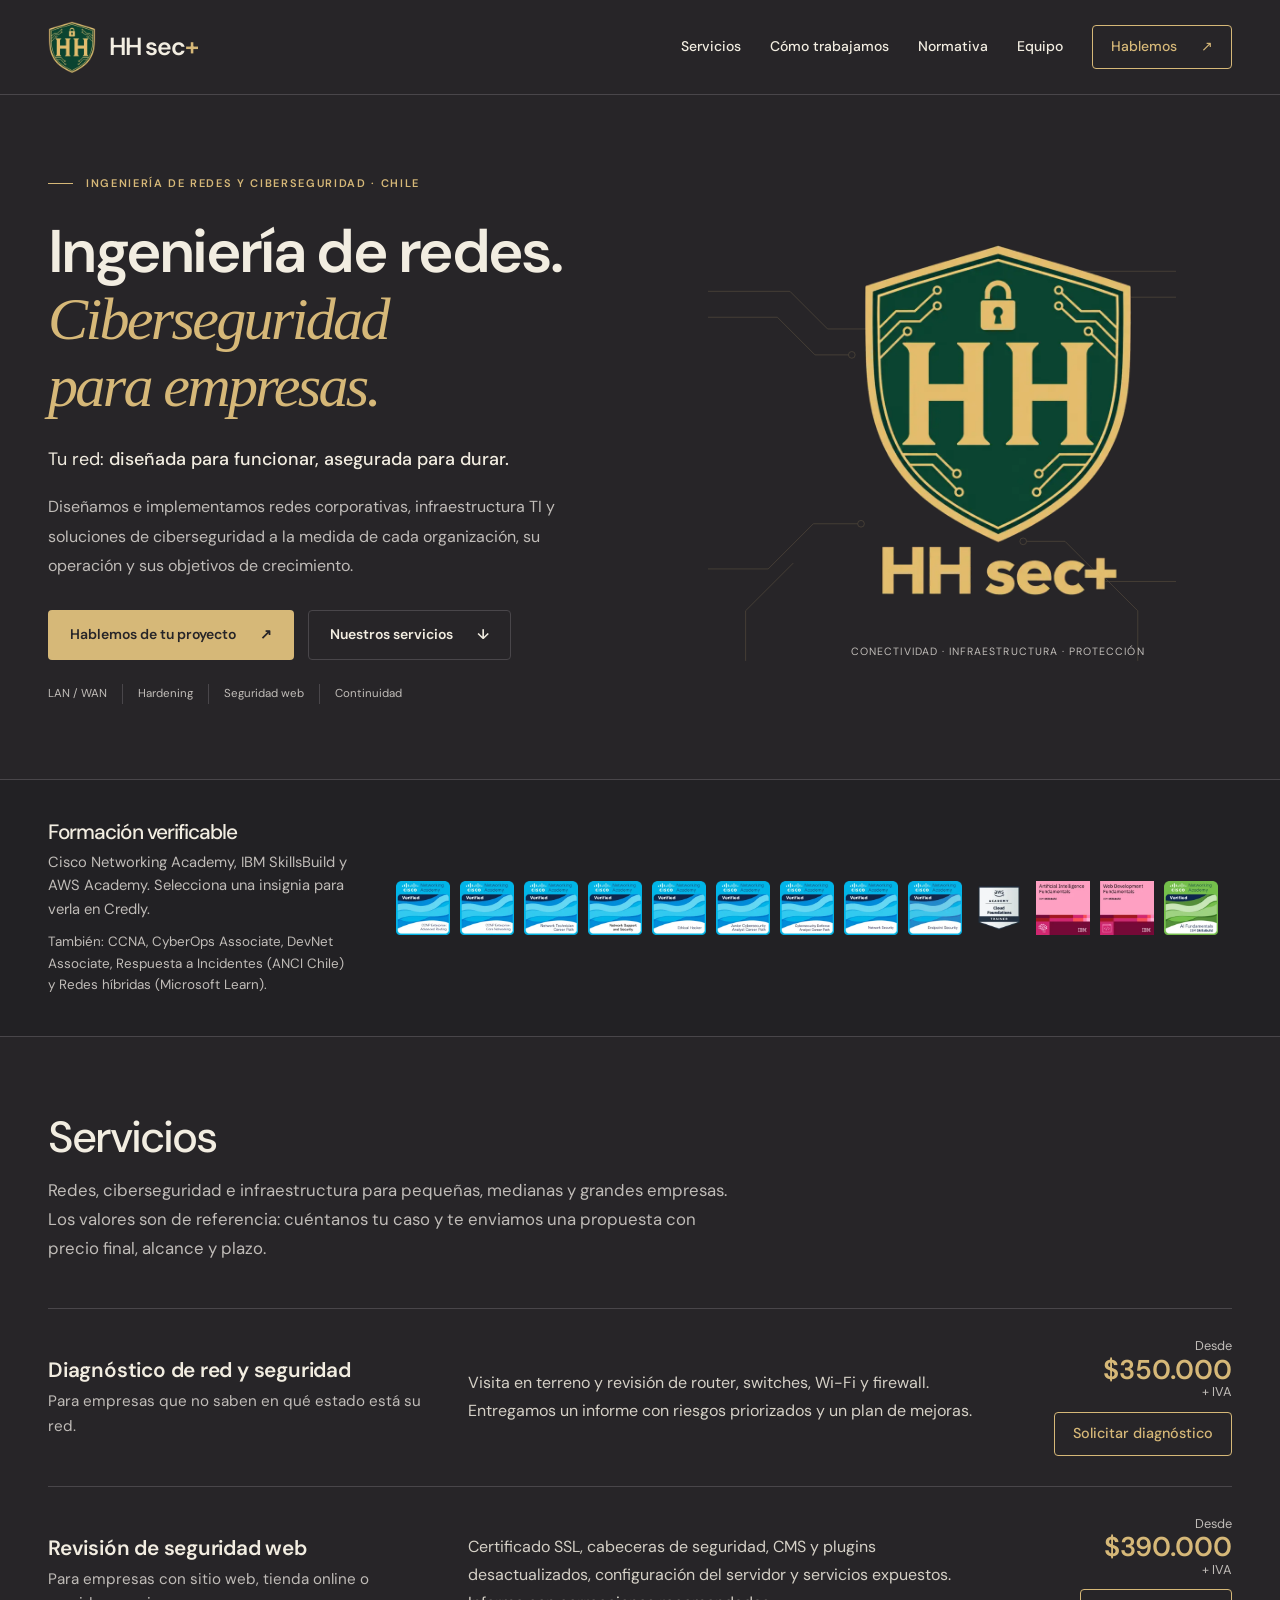
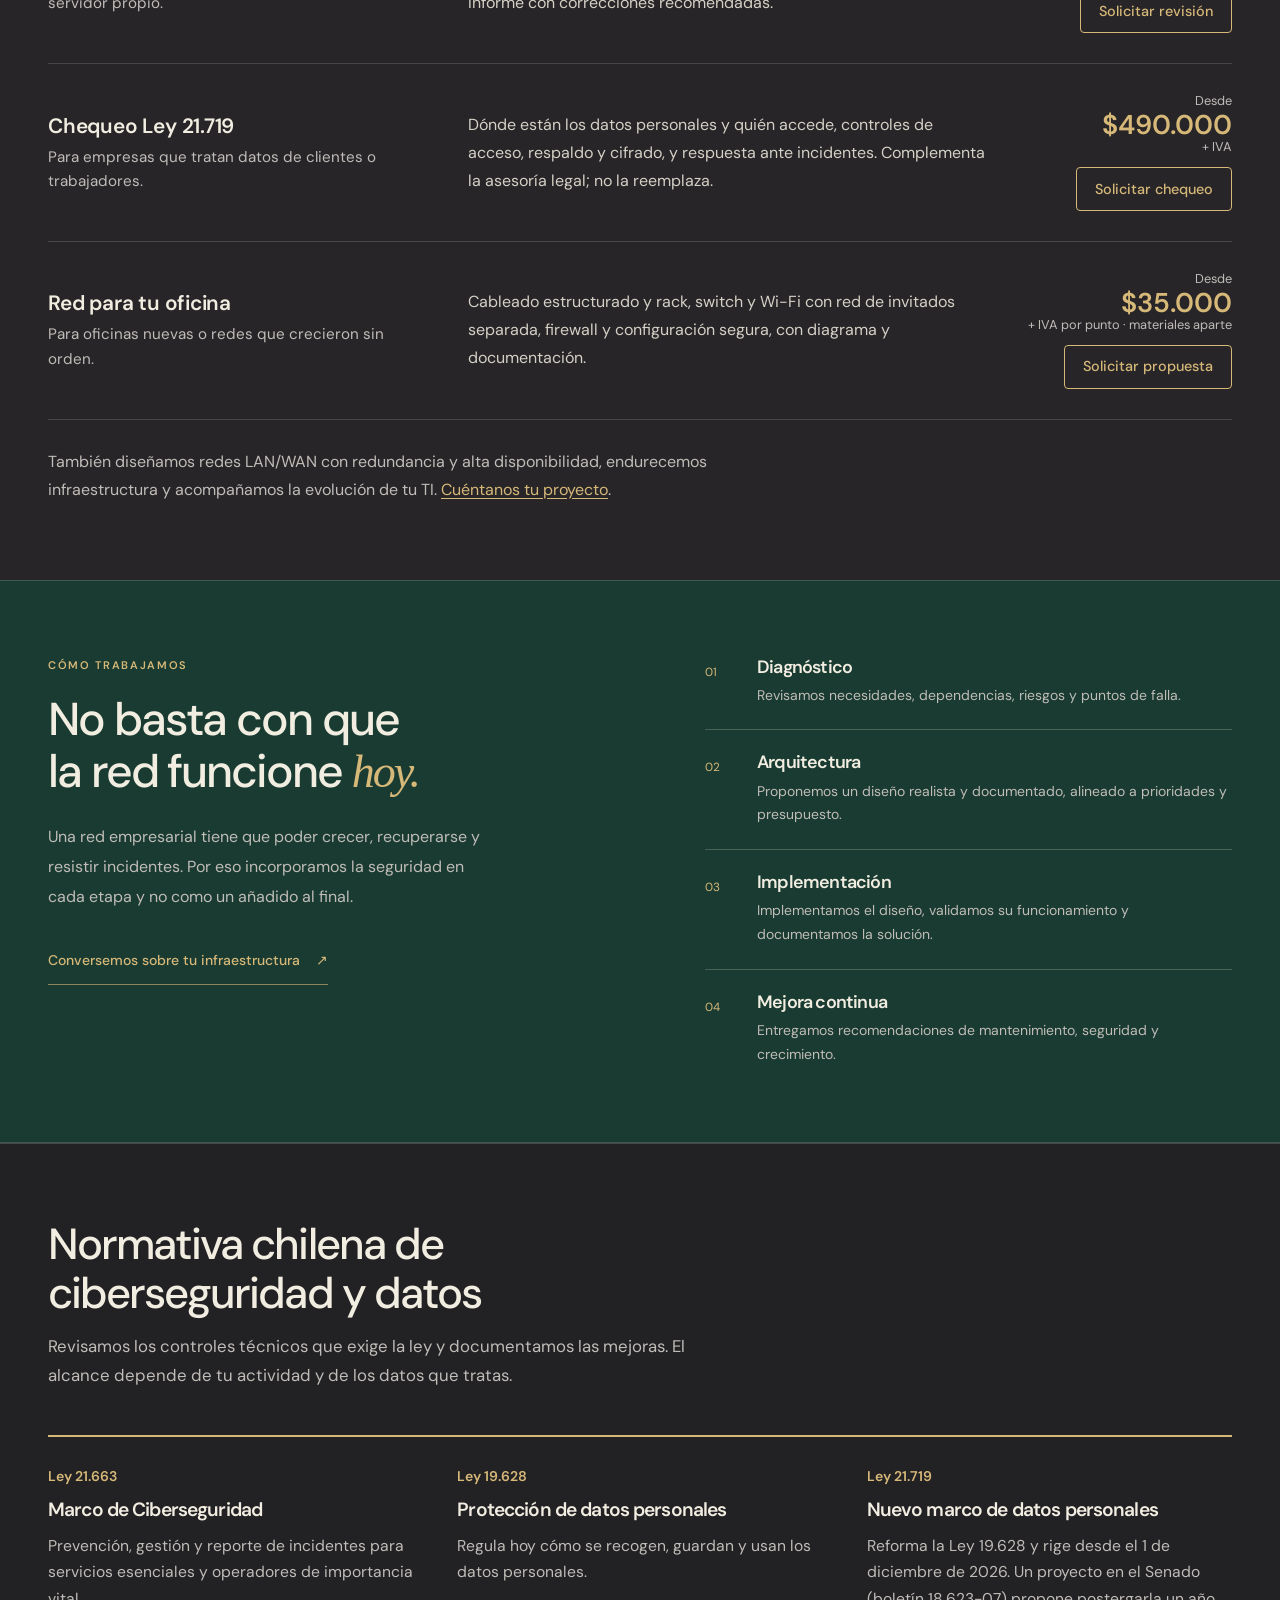
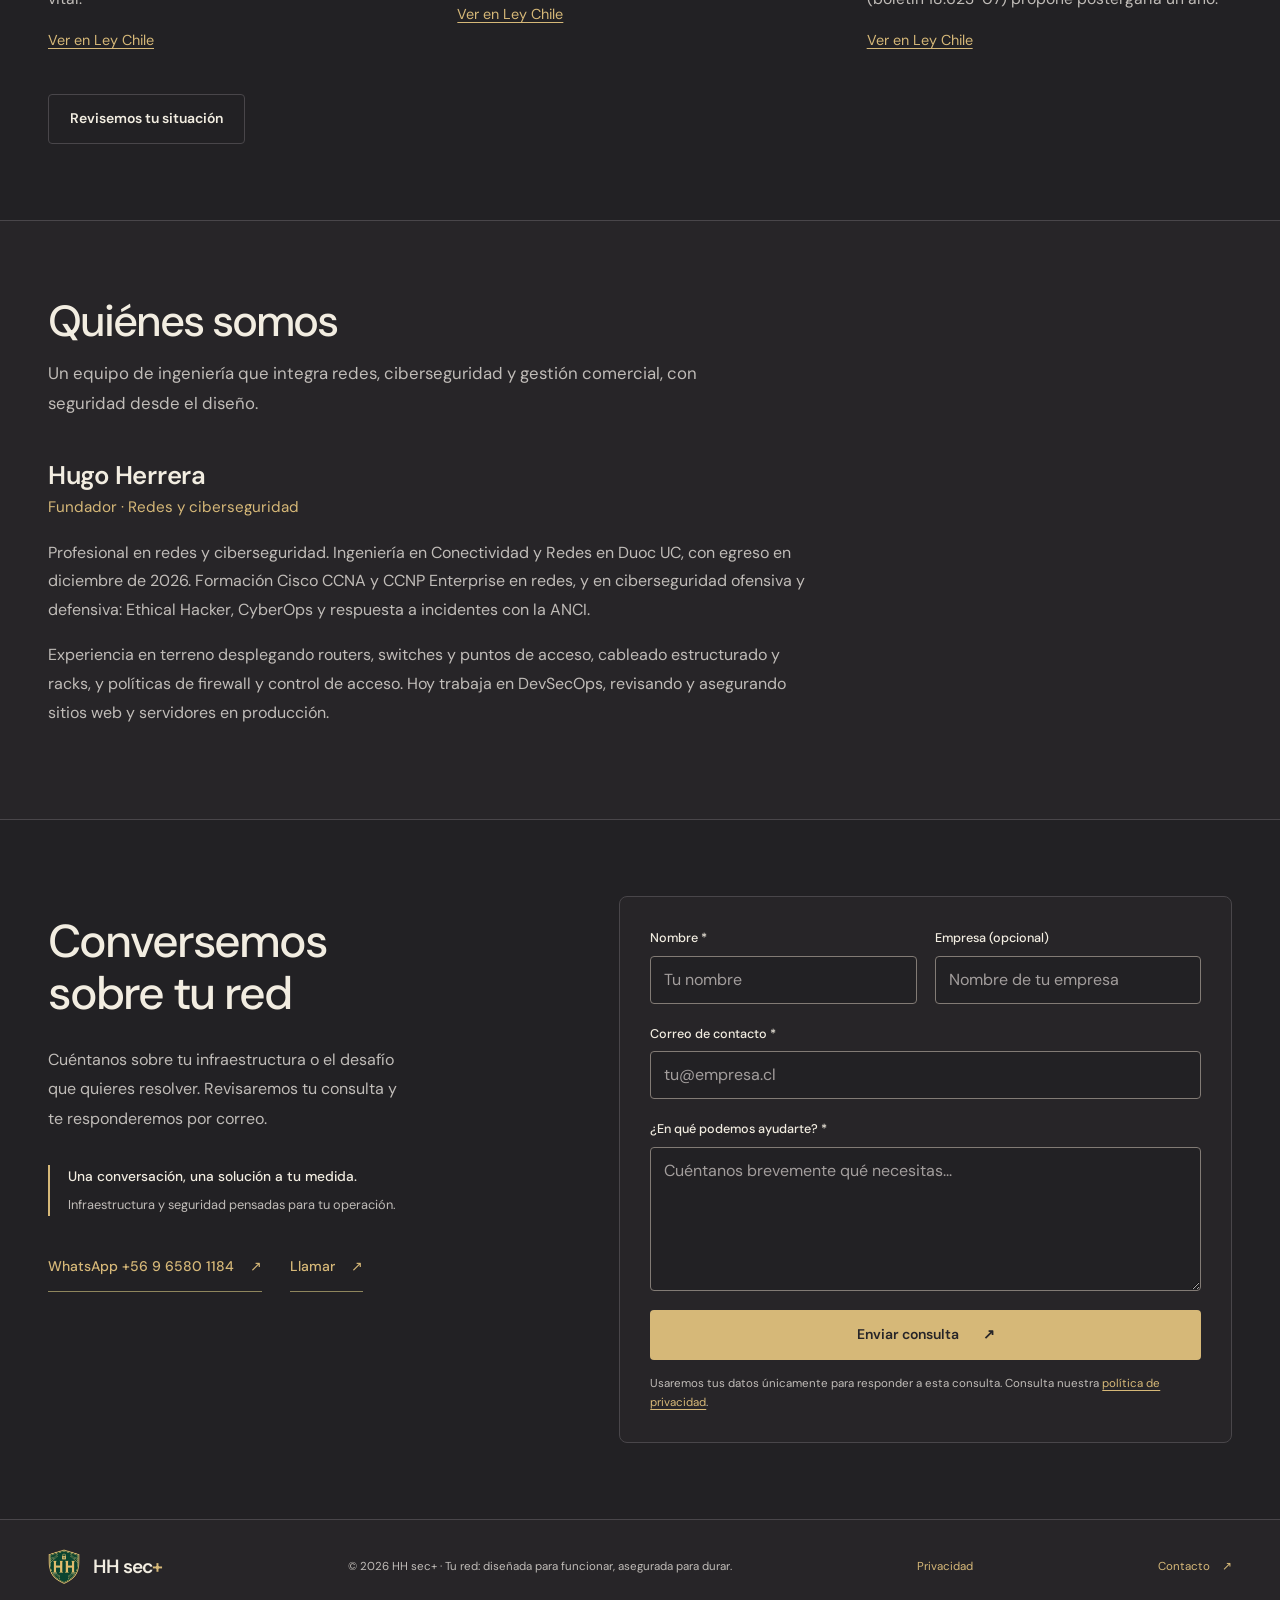
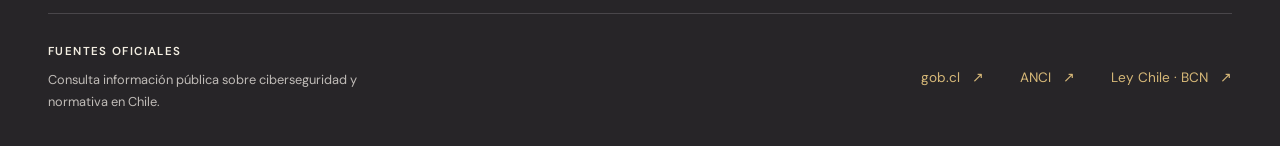
==== commit 201286a5: "Quitar la frase del equipo; Quiénes somos a una columna Co-Authored-By: Claude Opus 5.5 <noreply@ant" ====
--- a/index.html
+++ b/index.html
@@ -24,7 +24,7 @@
   <meta name="twitter:description" content="Tu red: diseñada para funcionar, asegurada para durar.">
   <title>HH sec+ | Ingeniería de redes y ciberseguridad en Chile</title>
   <link rel="icon" href="assets/favicon.png?v=20261027" type="image/png" sizes="48x48">
-  <link rel="stylesheet" href="assets/styles.css?v=20261035">
+  <link rel="stylesheet" href="assets/styles.css?v=20261036">
   <link rel="apple-touch-icon" href="assets/apple-touch-icon.png" sizes="180x180">
   <link rel="sitemap" type="application/xml" href="sitemap.xml">
   <link rel="preload" href="assets/fonts/dm-sans-latin-wght.woff2" as="font" type="font/woff2" crossorigin>
@@ -225,9 +225,7 @@
             <p class="role">Fundador · Redes y ciberseguridad</p>
             <p>Profesional en redes y ciberseguridad. Ingeniería en Conectividad y Redes en Duoc UC, con egreso en diciembre de 2026. Formación Cisco CCNA y CCNP Enterprise en redes, y en ciberseguridad ofensiva y defensiva: Ethical Hacker, CyberOps y respuesta a incidentes con la ANCI.</p>
             <p>Experiencia en terreno desplegando routers, switches y puntos de acceso, cableado estructurado y racks, y políticas de firewall y control de acceso. Hoy trabaja en DevSecOps, revisando y asegurando sitios web y servidores en producción.</p>
-          </div>
-          <p class="team-note">Trabajamos junto a un ingeniero en ciberseguridad y un ingeniero comercial, y sumamos especialistas en redes según el alcance de cada proyecto. Cada trabajo lo lidera un ingeniero de principio a fin.</p>
-        </div>
+          </div>        </div>
       </div>
     </section>
     <section class="section contact" id="contacto">
--- a/assets/styles.css
+++ b/assets/styles.css
@@ -27,3 +27,4 @@
 .proof{padding:40px 0;background:var(--deep);border-block:1px solid var(--line)}.proof-inner{display:grid;grid-template-columns:300px minmax(0,1fr);gap:48px;align-items:center}.proof-text h2{margin:0 0 8px;font-size:1.3rem}.proof-text p{margin:0;font-size:.92rem;line-height:1.6;color:var(--muted)}.proof-text .proof-more{margin-top:10px;font-size:.84rem}.proof-badges{list-style:none;margin:0;padding:0;display:flex;flex-wrap:wrap;gap:14px}.proof-badges a{display:block;border-radius:6px}.proof-badges img{display:block;width:64px;height:64px;object-fit:contain;transition:transform .2s}.proof-badges a:hover img,.proof-badges a:focus-visible img{transform:translateY(-3px)}.team-note{margin:0;padding:4px 0 0 36px;border-left:1px solid var(--line);font-size:1.08rem;line-height:1.8;color:var(--ink)}@media(max-width:800px){.proof-inner{grid-template-columns:1fr;gap:22px}.team-note{padding:28px 0 0;border-left:0;border-top:1px solid var(--line)}}@media(max-width:640px){.proof-badges{gap:10px}.proof-badges img{width:54px;height:54px}}
 .proof-badges{flex-wrap:nowrap;gap:10px}.proof-badges img{width:54px;height:54px}@media(max-width:1100px){.proof-badges{flex-wrap:wrap}}
 @media(max-width:640px){.proof-badges{display:grid;grid-template-columns:repeat(7,minmax(0,1fr));gap:8px}.proof-badges img{width:100%;height:auto;aspect-ratio:1}}
+.team-grid{grid-template-columns:minmax(0,1fr)}.founder{max-width:760px}
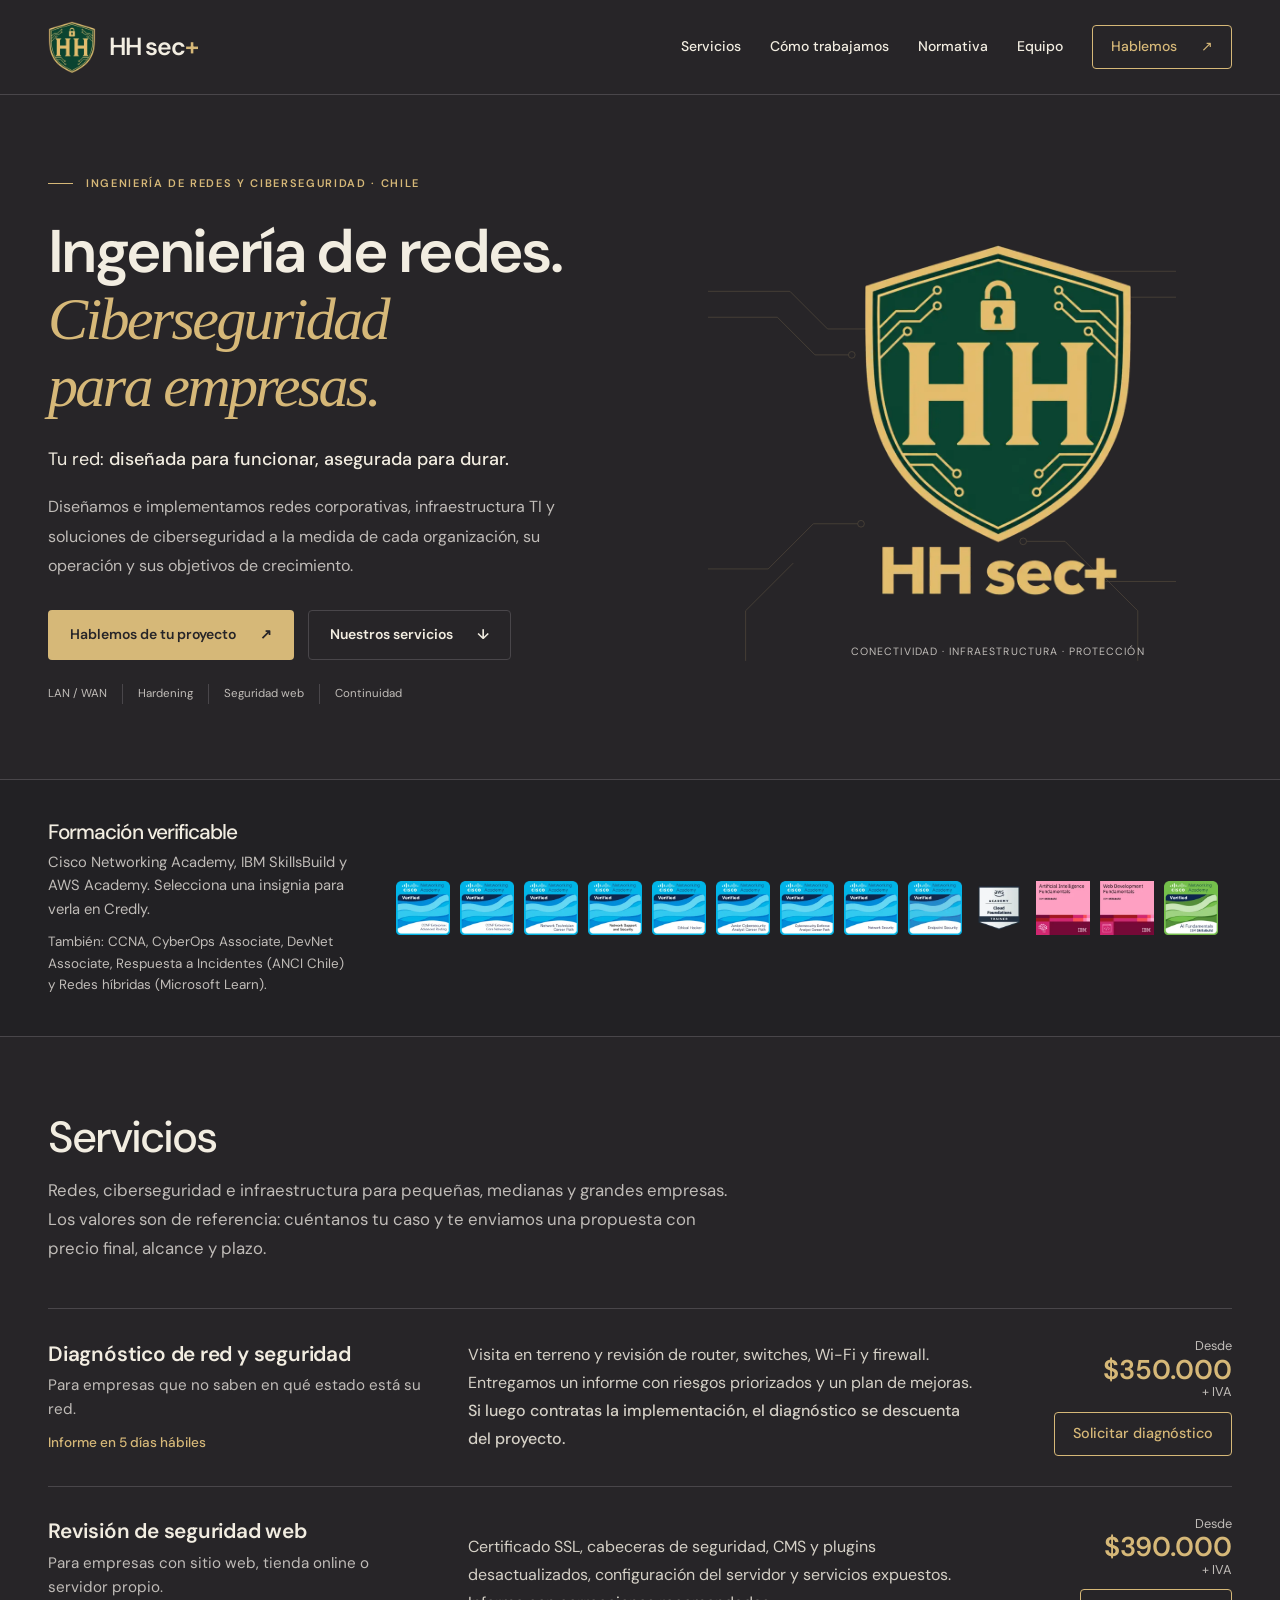
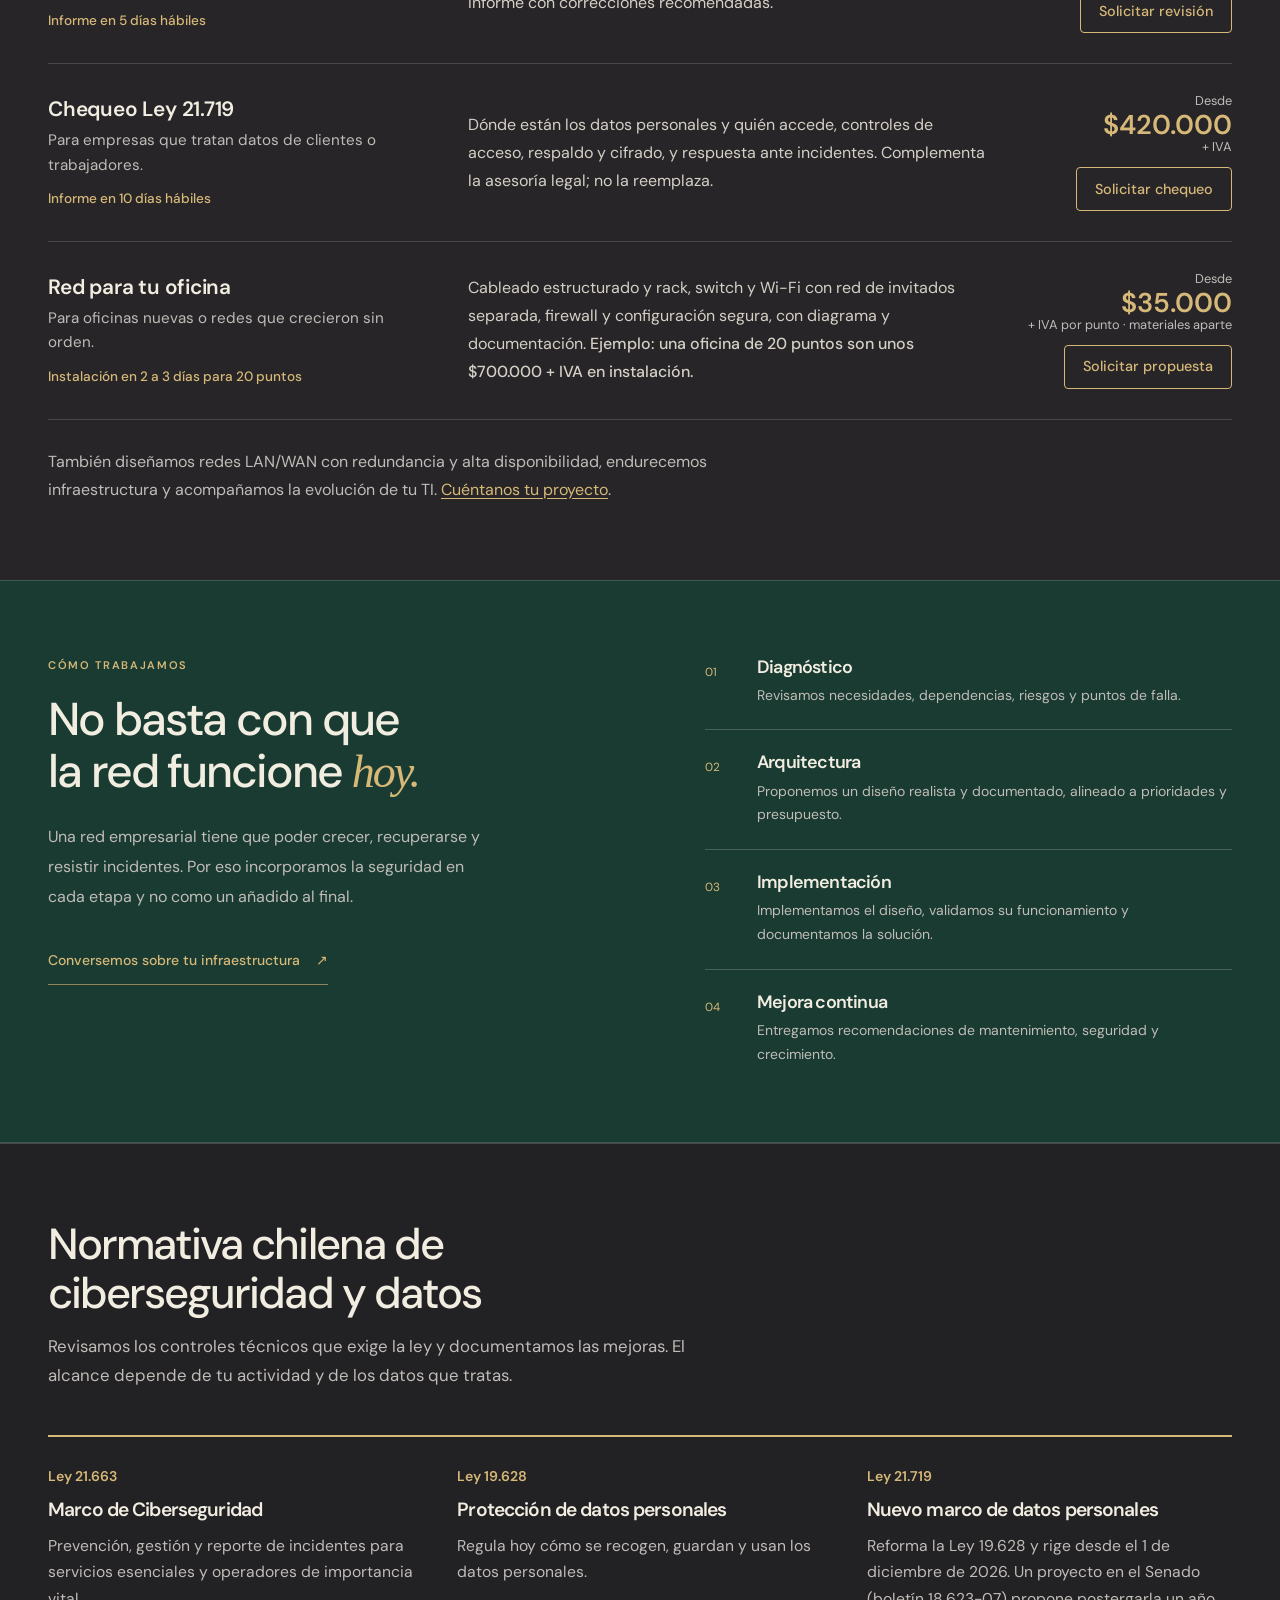
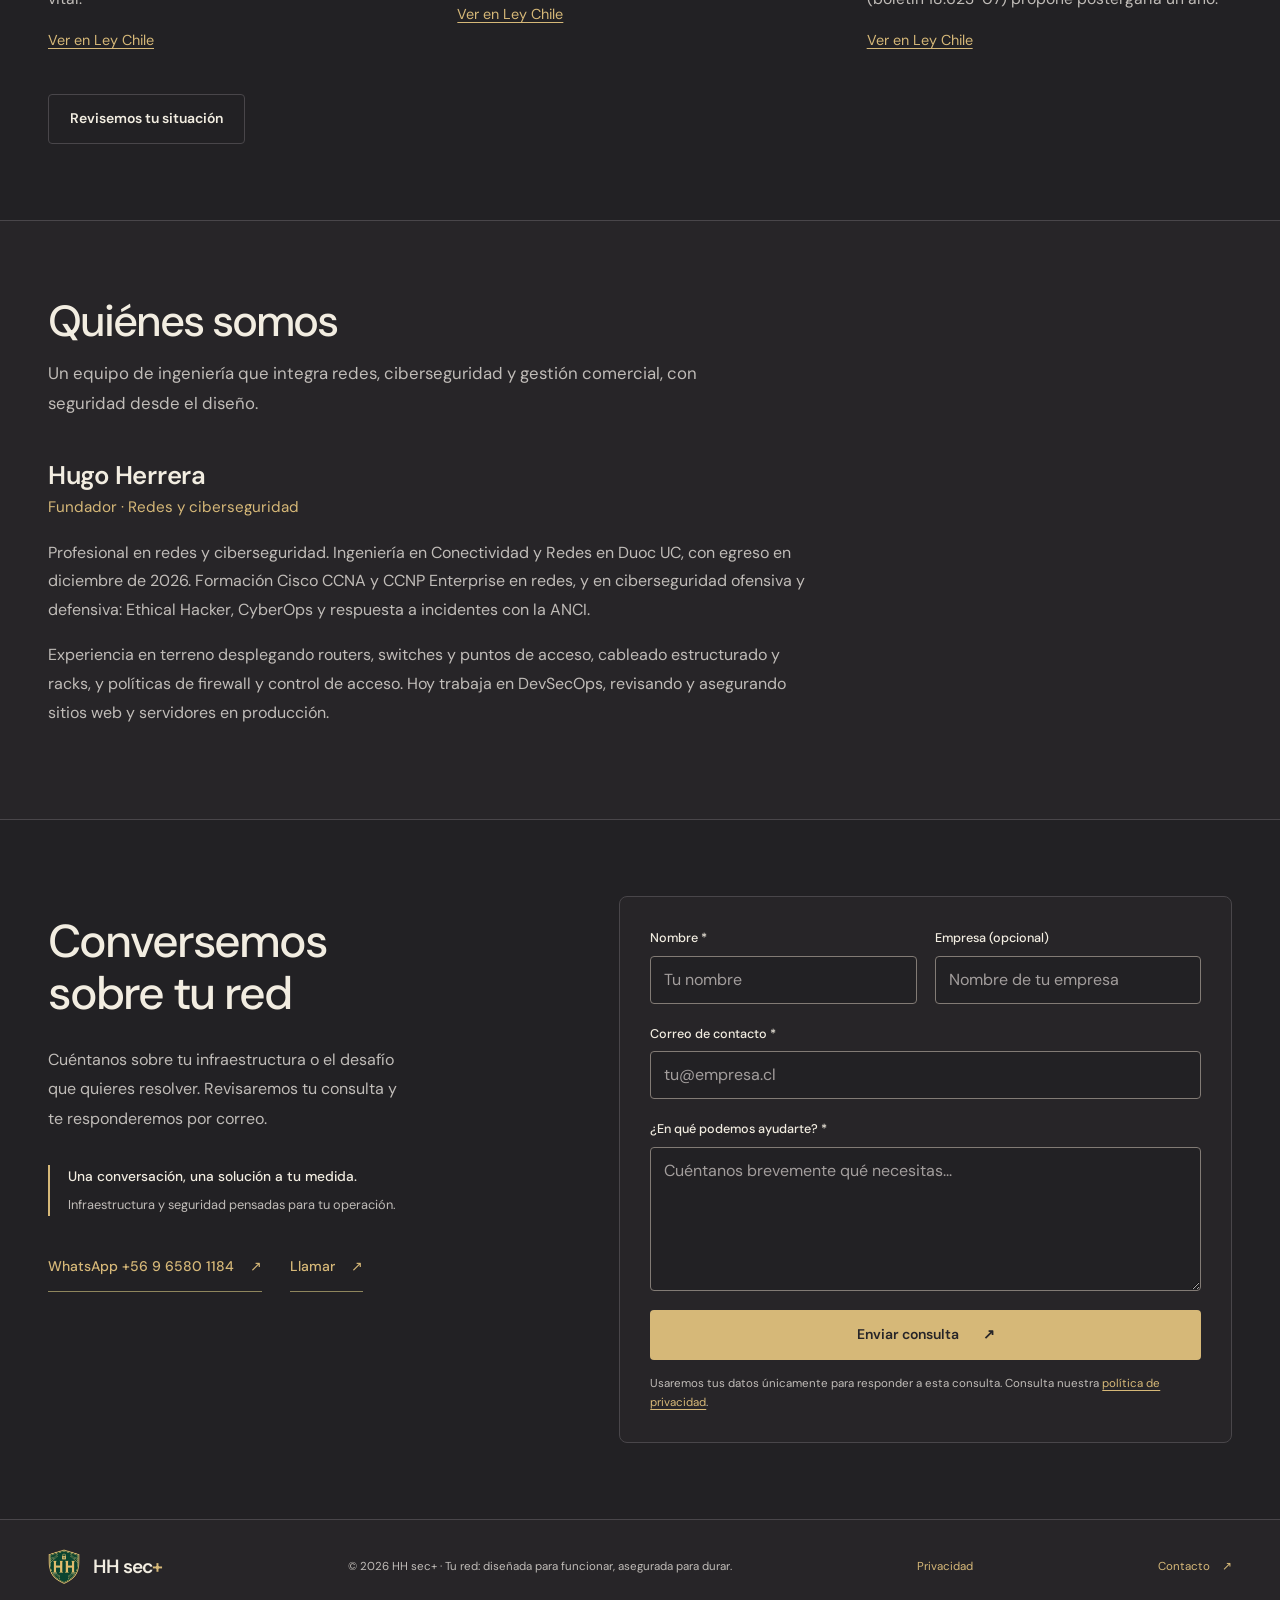
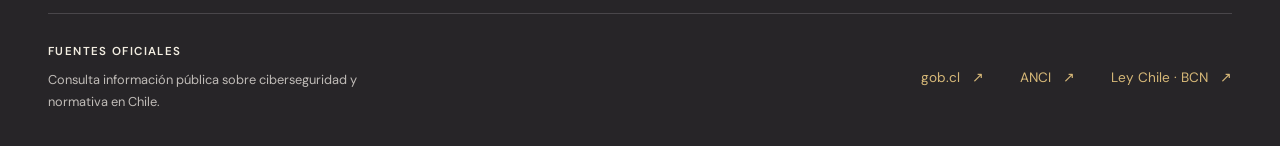
==== commit b0026b20: "Aplicar ideas del estudio de mercado en servicios - Diagnóstico descontable si se contrata la implem" ====
--- a/index.html
+++ b/index.html
@@ -24,7 +24,7 @@
   <meta name="twitter:description" content="Tu red: diseñada para funcionar, asegurada para durar.">
   <title>HH sec+ | Ingeniería de redes y ciberseguridad en Chile</title>
   <link rel="icon" href="assets/favicon.png?v=20261027" type="image/png" sizes="48x48">
-  <link rel="stylesheet" href="assets/styles.css?v=20261036">
+  <link rel="stylesheet" href="assets/styles.css?v=20261037">
   <link rel="apple-touch-icon" href="assets/apple-touch-icon.png" sizes="180x180">
   <link rel="sitemap" type="application/xml" href="sitemap.xml">
   <link rel="preload" href="assets/fonts/dm-sans-latin-wght.woff2" as="font" type="font/woff2" crossorigin>
@@ -181,23 +181,23 @@
         <header class="sec-head"><h2 id="servicios-titulo">Servicios</h2><p>Redes, ciberseguridad e infraestructura para pequeñas, medianas y grandes empresas. Los valores son de referencia: cuéntanos tu caso y te enviamos una propuesta con precio final, alcance y plazo.</p></header>
         <ul class="svc-list">
           <li class="svc-row">
-            <div class="svc-main"><h3>Diagnóstico de red y seguridad</h3><p class="svc-for">Para empresas que no saben en qué estado está su red.</p></div>
-            <p class="svc-detail">Visita en terreno y revisión de router, switches, Wi-Fi y firewall. Entregamos un informe con riesgos priorizados y un plan de mejoras.</p>
+            <div class="svc-main"><h3>Diagnóstico de red y seguridad</h3><p class="svc-for">Para empresas que no saben en qué estado está su red.</p><p class="svc-time">Informe en 5 días hábiles</p></div>
+            <p class="svc-detail">Visita en terreno y revisión de router, switches, Wi-Fi y firewall. Entregamos un informe con riesgos priorizados y un plan de mejoras. <strong>Si luego contratas la implementación, el diagnóstico se descuenta del proyecto.</strong></p>
             <div class="svc-buy"><p class="svc-price"><span>Desde</span> $350.000 <span>+ IVA</span></p><a class="svc-cta" href="#contacto" data-servicio="Diagnóstico de red y seguridad">Solicitar diagnóstico</a></div>
           </li>
           <li class="svc-row">
-            <div class="svc-main"><h3>Revisión de seguridad web</h3><p class="svc-for">Para empresas con sitio web, tienda online o servidor propio.</p></div>
+            <div class="svc-main"><h3>Revisión de seguridad web</h3><p class="svc-for">Para empresas con sitio web, tienda online o servidor propio.</p><p class="svc-time">Informe en 5 días hábiles</p></div>
             <p class="svc-detail">Certificado SSL, cabeceras de seguridad, CMS y plugins desactualizados, configuración del servidor y servicios expuestos. Informe con correcciones recomendadas.</p>
             <div class="svc-buy"><p class="svc-price"><span>Desde</span> $390.000 <span>+ IVA</span></p><a class="svc-cta" href="#contacto" data-servicio="Revisión de seguridad web">Solicitar revisión</a></div>
           </li>
           <li class="svc-row">
-            <div class="svc-main"><h3>Chequeo Ley 21.719</h3><p class="svc-for">Para empresas que tratan datos de clientes o trabajadores.</p></div>
+            <div class="svc-main"><h3>Chequeo Ley 21.719</h3><p class="svc-for">Para empresas que tratan datos de clientes o trabajadores.</p><p class="svc-time">Informe en 10 días hábiles</p></div>
             <p class="svc-detail">Dónde están los datos personales y quién accede, controles de acceso, respaldo y cifrado, y respuesta ante incidentes. Complementa la asesoría legal; no la reemplaza.</p>
-            <div class="svc-buy"><p class="svc-price"><span>Desde</span> $490.000 <span>+ IVA</span></p><a class="svc-cta" href="#contacto" data-servicio="Chequeo Ley 21.719">Solicitar chequeo</a></div>
-          </li>
-          <li class="svc-row">
-            <div class="svc-main"><h3>Red para tu oficina</h3><p class="svc-for">Para oficinas nuevas o redes que crecieron sin orden.</p></div>
-            <p class="svc-detail">Cableado estructurado y rack, switch y Wi-Fi con red de invitados separada, firewall y configuración segura, con diagrama y documentación.</p>
+            <div class="svc-buy"><p class="svc-price"><span>Desde</span> $420.000 <span>+ IVA</span></p><a class="svc-cta" href="#contacto" data-servicio="Chequeo Ley 21.719">Solicitar chequeo</a></div>
+          </li>
+          <li class="svc-row">
+            <div class="svc-main"><h3>Red para tu oficina</h3><p class="svc-for">Para oficinas nuevas o redes que crecieron sin orden.</p><p class="svc-time">Instalación en 2 a 3 días para 20 puntos</p></div>
+            <p class="svc-detail">Cableado estructurado y rack, switch y Wi-Fi con red de invitados separada, firewall y configuración segura, con diagrama y documentación. <strong>Ejemplo: una oficina de 20 puntos son unos $700.000 + IVA en instalación.</strong></p>
             <div class="svc-buy"><p class="svc-price"><span>Desde</span> $35.000 <span>+ IVA por punto · materiales aparte</span></p><a class="svc-cta" href="#contacto" data-servicio="Instalación de red para oficina">Solicitar propuesta</a></div>
           </li>
         </ul>
--- a/assets/styles.css
+++ b/assets/styles.css
@@ -28,3 +28,4 @@
 .proof-badges{flex-wrap:nowrap;gap:10px}.proof-badges img{width:54px;height:54px}@media(max-width:1100px){.proof-badges{flex-wrap:wrap}}
 @media(max-width:640px){.proof-badges{display:grid;grid-template-columns:repeat(7,minmax(0,1fr));gap:8px}.proof-badges img{width:100%;height:auto;aspect-ratio:1}}
 .team-grid{grid-template-columns:minmax(0,1fr)}.founder{max-width:760px}
+.svc-time{margin:10px 0 0;font-size:.85rem;font-weight:500;color:var(--accent)}.svc-detail strong{color:var(--ink);font-weight:500}
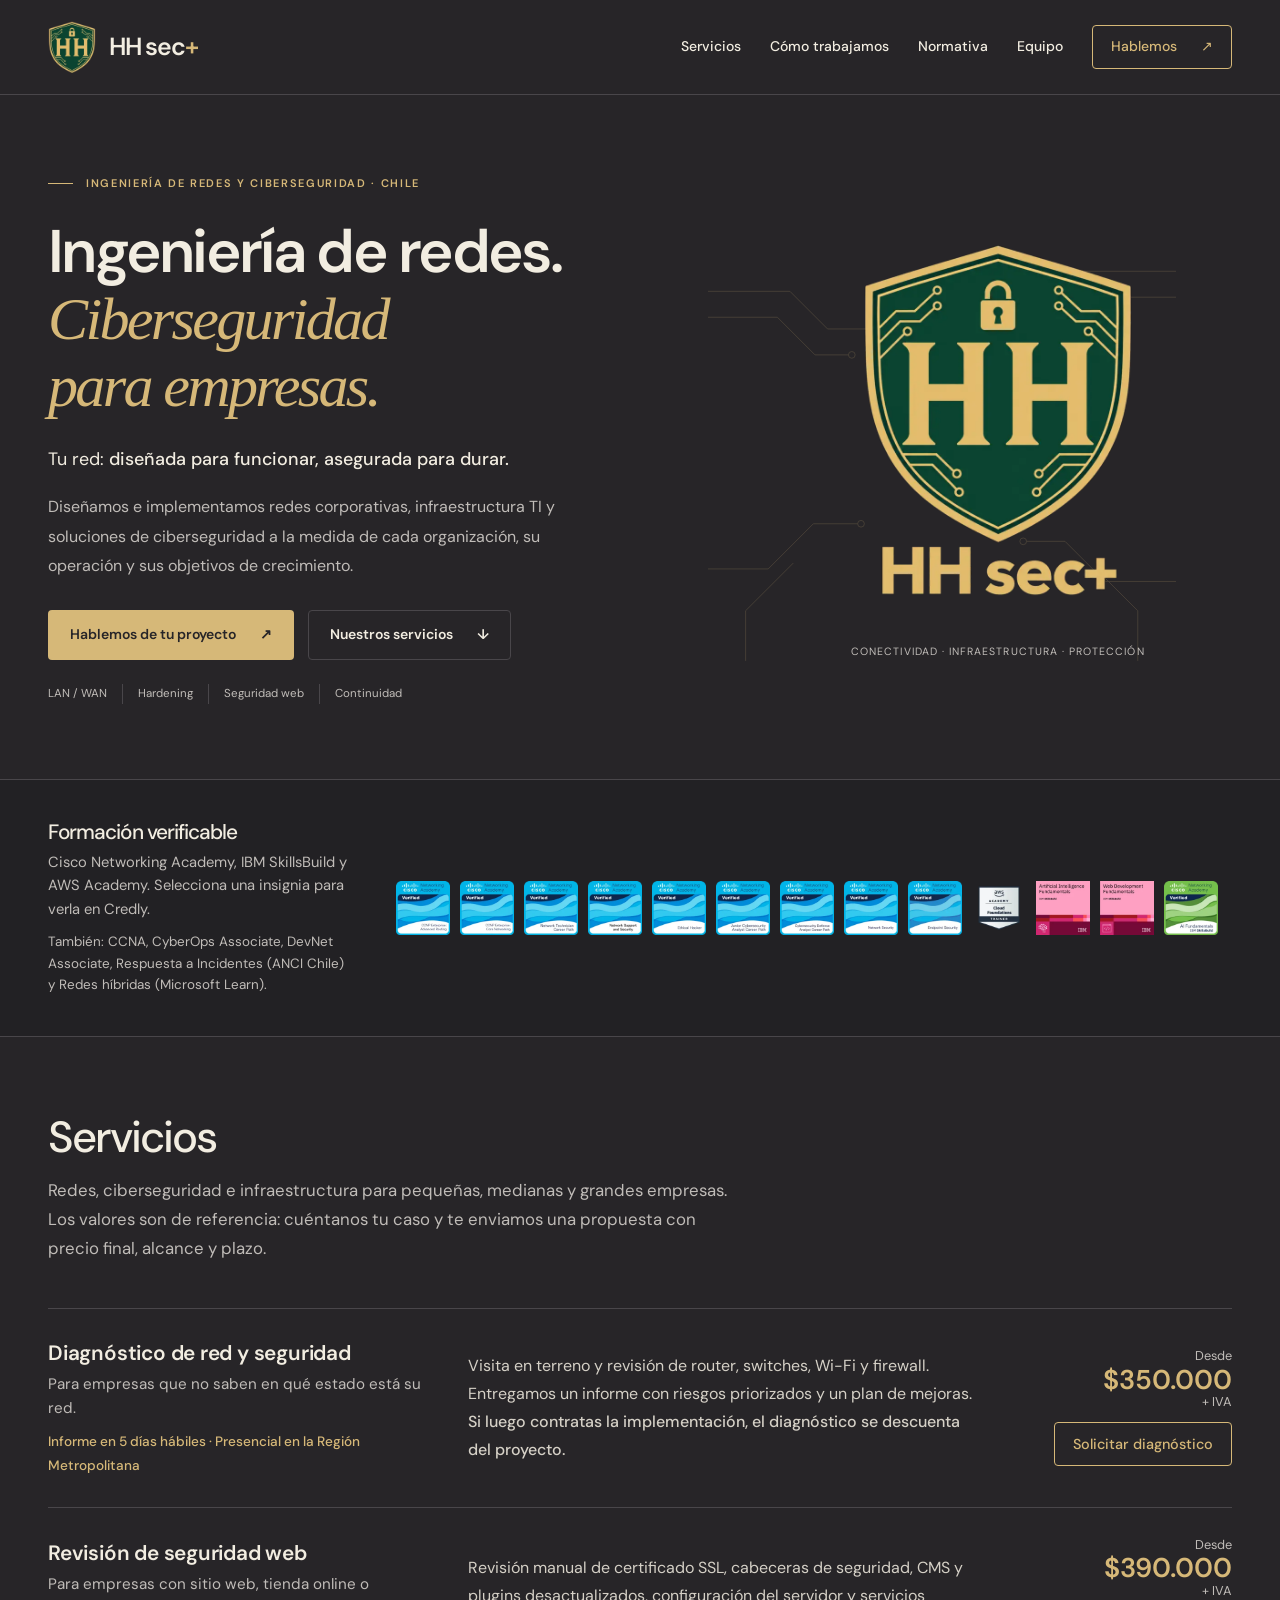
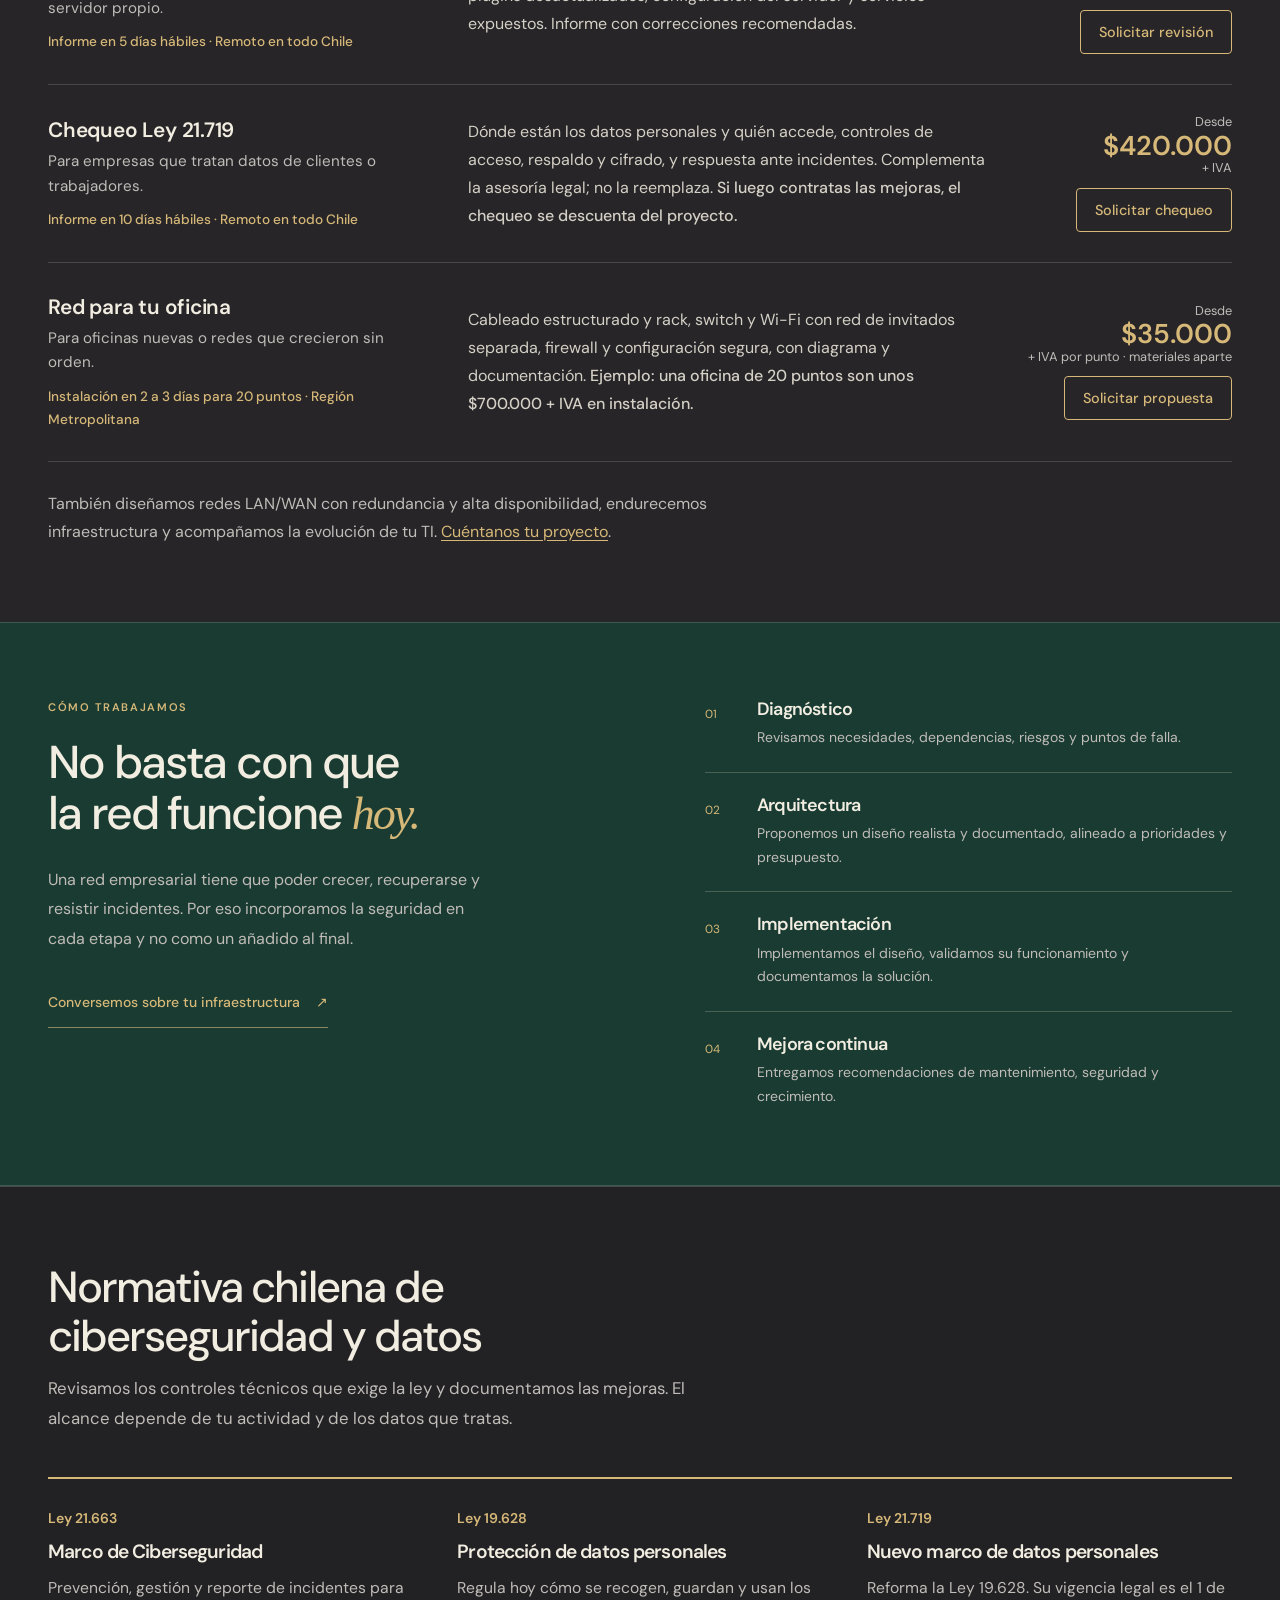
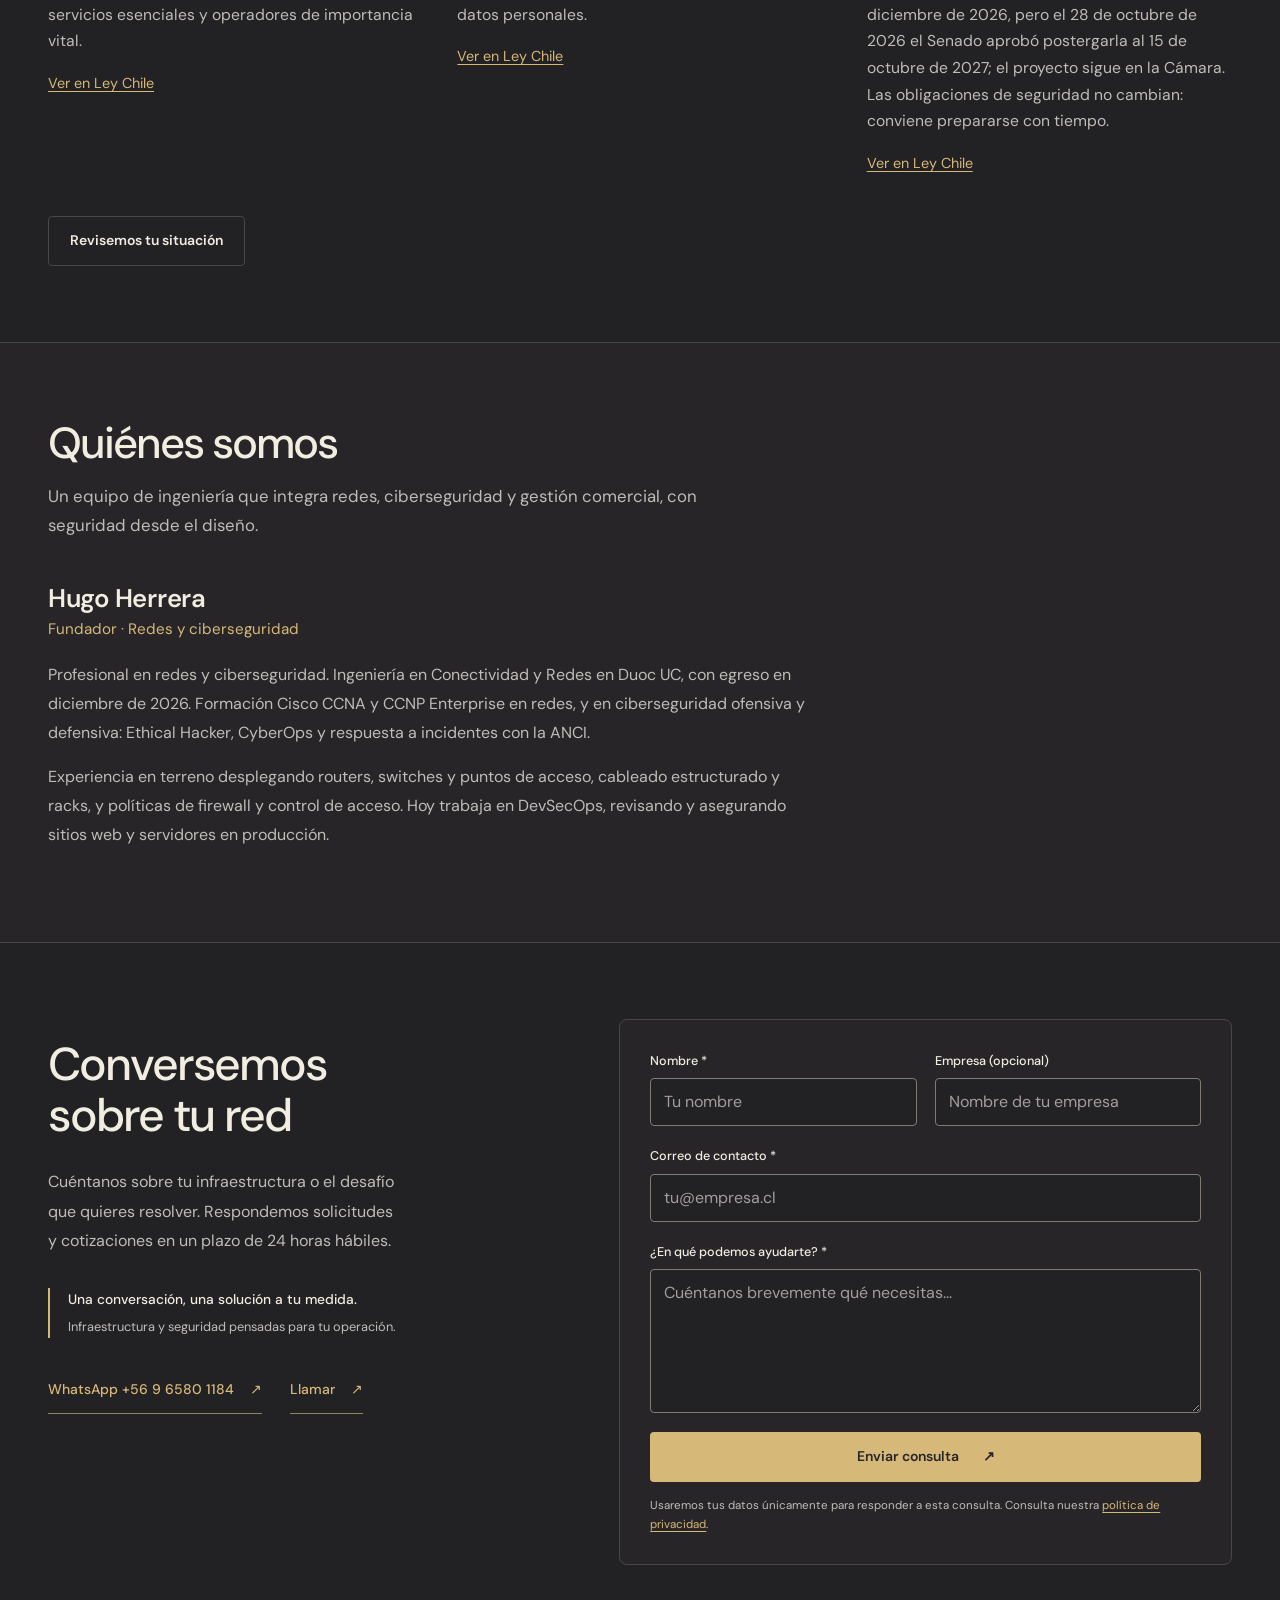
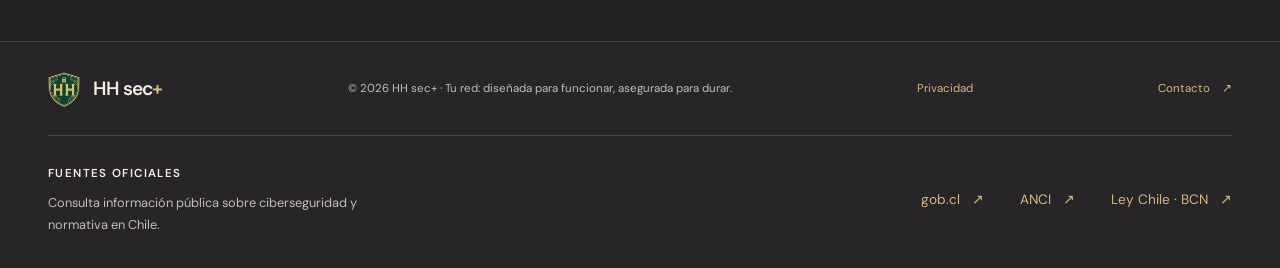
==== commit b66d689e: "Aplicar recomendaciones del estudio de mercado - Contacto: respuesta a solicitudes y cotizaciones en" ====
--- a/index.html
+++ b/index.html
@@ -181,22 +181,22 @@
         <header class="sec-head"><h2 id="servicios-titulo">Servicios</h2><p>Redes, ciberseguridad e infraestructura para pequeñas, medianas y grandes empresas. Los valores son de referencia: cuéntanos tu caso y te enviamos una propuesta con precio final, alcance y plazo.</p></header>
         <ul class="svc-list">
           <li class="svc-row">
-            <div class="svc-main"><h3>Diagnóstico de red y seguridad</h3><p class="svc-for">Para empresas que no saben en qué estado está su red.</p><p class="svc-time">Informe en 5 días hábiles</p></div>
+            <div class="svc-main"><h3>Diagnóstico de red y seguridad</h3><p class="svc-for">Para empresas que no saben en qué estado está su red.</p><p class="svc-time">Informe en 5 días hábiles · Presencial en la Región Metropolitana</p></div>
             <p class="svc-detail">Visita en terreno y revisión de router, switches, Wi-Fi y firewall. Entregamos un informe con riesgos priorizados y un plan de mejoras. <strong>Si luego contratas la implementación, el diagnóstico se descuenta del proyecto.</strong></p>
             <div class="svc-buy"><p class="svc-price"><span>Desde</span> $350.000 <span>+ IVA</span></p><a class="svc-cta" href="#contacto" data-servicio="Diagnóstico de red y seguridad">Solicitar diagnóstico</a></div>
           </li>
           <li class="svc-row">
-            <div class="svc-main"><h3>Revisión de seguridad web</h3><p class="svc-for">Para empresas con sitio web, tienda online o servidor propio.</p><p class="svc-time">Informe en 5 días hábiles</p></div>
-            <p class="svc-detail">Certificado SSL, cabeceras de seguridad, CMS y plugins desactualizados, configuración del servidor y servicios expuestos. Informe con correcciones recomendadas.</p>
+            <div class="svc-main"><h3>Revisión de seguridad web</h3><p class="svc-for">Para empresas con sitio web, tienda online o servidor propio.</p><p class="svc-time">Informe en 5 días hábiles · Remoto en todo Chile</p></div>
+            <p class="svc-detail">Revisión manual de certificado SSL, cabeceras de seguridad, CMS y plugins desactualizados, configuración del servidor y servicios expuestos. Informe con correcciones recomendadas.</p>
             <div class="svc-buy"><p class="svc-price"><span>Desde</span> $390.000 <span>+ IVA</span></p><a class="svc-cta" href="#contacto" data-servicio="Revisión de seguridad web">Solicitar revisión</a></div>
           </li>
           <li class="svc-row">
-            <div class="svc-main"><h3>Chequeo Ley 21.719</h3><p class="svc-for">Para empresas que tratan datos de clientes o trabajadores.</p><p class="svc-time">Informe en 10 días hábiles</p></div>
-            <p class="svc-detail">Dónde están los datos personales y quién accede, controles de acceso, respaldo y cifrado, y respuesta ante incidentes. Complementa la asesoría legal; no la reemplaza.</p>
+            <div class="svc-main"><h3>Chequeo Ley 21.719</h3><p class="svc-for">Para empresas que tratan datos de clientes o trabajadores.</p><p class="svc-time">Informe en 10 días hábiles · Remoto en todo Chile</p></div>
+            <p class="svc-detail">Dónde están los datos personales y quién accede, controles de acceso, respaldo y cifrado, y respuesta ante incidentes. Complementa la asesoría legal; no la reemplaza. <strong>Si luego contratas las mejoras, el chequeo se descuenta del proyecto.</strong></p>
             <div class="svc-buy"><p class="svc-price"><span>Desde</span> $420.000 <span>+ IVA</span></p><a class="svc-cta" href="#contacto" data-servicio="Chequeo Ley 21.719">Solicitar chequeo</a></div>
           </li>
           <li class="svc-row">
-            <div class="svc-main"><h3>Red para tu oficina</h3><p class="svc-for">Para oficinas nuevas o redes que crecieron sin orden.</p><p class="svc-time">Instalación en 2 a 3 días para 20 puntos</p></div>
+            <div class="svc-main"><h3>Red para tu oficina</h3><p class="svc-for">Para oficinas nuevas o redes que crecieron sin orden.</p><p class="svc-time">Instalación en 2 a 3 días para 20 puntos · Región Metropolitana</p></div>
             <p class="svc-detail">Cableado estructurado y rack, switch y Wi-Fi con red de invitados separada, firewall y configuración segura, con diagrama y documentación. <strong>Ejemplo: una oficina de 20 puntos son unos $700.000 + IVA en instalación.</strong></p>
             <div class="svc-buy"><p class="svc-price"><span>Desde</span> $35.000 <span>+ IVA por punto · materiales aparte</span></p><a class="svc-cta" href="#contacto" data-servicio="Instalación de red para oficina">Solicitar propuesta</a></div>
           </li>
@@ -211,7 +211,7 @@
         <div class="law-row">
           <div><p class="law-id">Ley 21.663</p><h3>Marco de Ciberseguridad</h3><p>Prevención, gestión y reporte de incidentes para servicios esenciales y operadores de importancia vital.</p><a href="https://www.bcn.cl/leychile/navegar?i=1202434">Ver en Ley Chile</a></div>
           <div><p class="law-id">Ley 19.628</p><h3>Protección de datos personales</h3><p>Regula hoy cómo se recogen, guardan y usan los datos personales.</p><a href="https://www.bcn.cl/leychile/navegar?idNorma=141599">Ver en Ley Chile</a></div>
-          <div><p class="law-id">Ley 21.719</p><h3>Nuevo marco de datos personales</h3><p>Reforma la Ley 19.628 y rige desde el <time datetime="2026-12-01">1 de diciembre de 2026</time>. Un proyecto en el Senado (boletín 18.623-07) propone postergarla un año.</p><a href="https://www.bcn.cl/leychile/navegar?idNorma=1209272">Ver en Ley Chile</a></div>
+          <div><p class="law-id">Ley 21.719</p><h3>Nuevo marco de datos personales</h3><p>Reforma la Ley 19.628. Su vigencia legal es el <time datetime="2026-12-01">1 de diciembre de 2026</time>, pero el 28 de octubre de 2026 el Senado aprobó postergarla al <time datetime="2027-10-15">15 de octubre de 2027</time>; el proyecto sigue en la Cámara. Las obligaciones de seguridad no cambian: conviene prepararse con tiempo.</p><a href="https://www.bcn.cl/leychile/navegar?idNorma=1209272">Ver en Ley Chile</a></div>
         </div>
         <a class="btn outline law-cta" href="#contacto" data-servicio="Chequeo Ley 21.719">Revisemos tu situación</a>
       </div>
@@ -232,7 +232,7 @@
       <div class="wrap contact-inner">
         <div class="contact-copy">
         <h2>Conversemos sobre tu red</h2>
-        <p>Cuéntanos sobre tu infraestructura o el desafío que quieres resolver. Revisaremos tu consulta y te responderemos por correo.</p><div class="contact-aside"><strong>Una conversación, una solución a tu medida.</strong><p>Infraestructura y seguridad pensadas para tu operación.</p></div><div class="contact-direct"><a class="subtle-link" href="https://wa.me/56965801184">WhatsApp +56 9 6580 1184 <span aria-hidden="true">↗</span></a><a class="subtle-link" href="tel:+56965801184">Llamar <span aria-hidden="true">↗</span></a></div></div>
+        <p>Cuéntanos sobre tu infraestructura o el desafío que quieres resolver. Respondemos solicitudes y cotizaciones en un plazo de 24 horas hábiles.</p><div class="contact-aside"><strong>Una conversación, una solución a tu medida.</strong><p>Infraestructura y seguridad pensadas para tu operación.</p></div><div class="contact-direct"><a class="subtle-link" href="https://wa.me/56965801184">WhatsApp +56 9 6580 1184 <span aria-hidden="true">↗</span></a><a class="subtle-link" href="tel:+56965801184">Llamar <span aria-hidden="true">↗</span></a></div></div>
         <form class="contact-form" action="https://formsubmit.co/76a1ec3620d1897b0e400b53af47566c" method="POST" accept-charset="UTF-8">
           <input type="hidden" name="_subject" value="Nueva consulta desde HH sec+">
           <input type="hidden" name="_next" value="https://hu-herrera.github.io/HH-sec-plus/gracias.html">
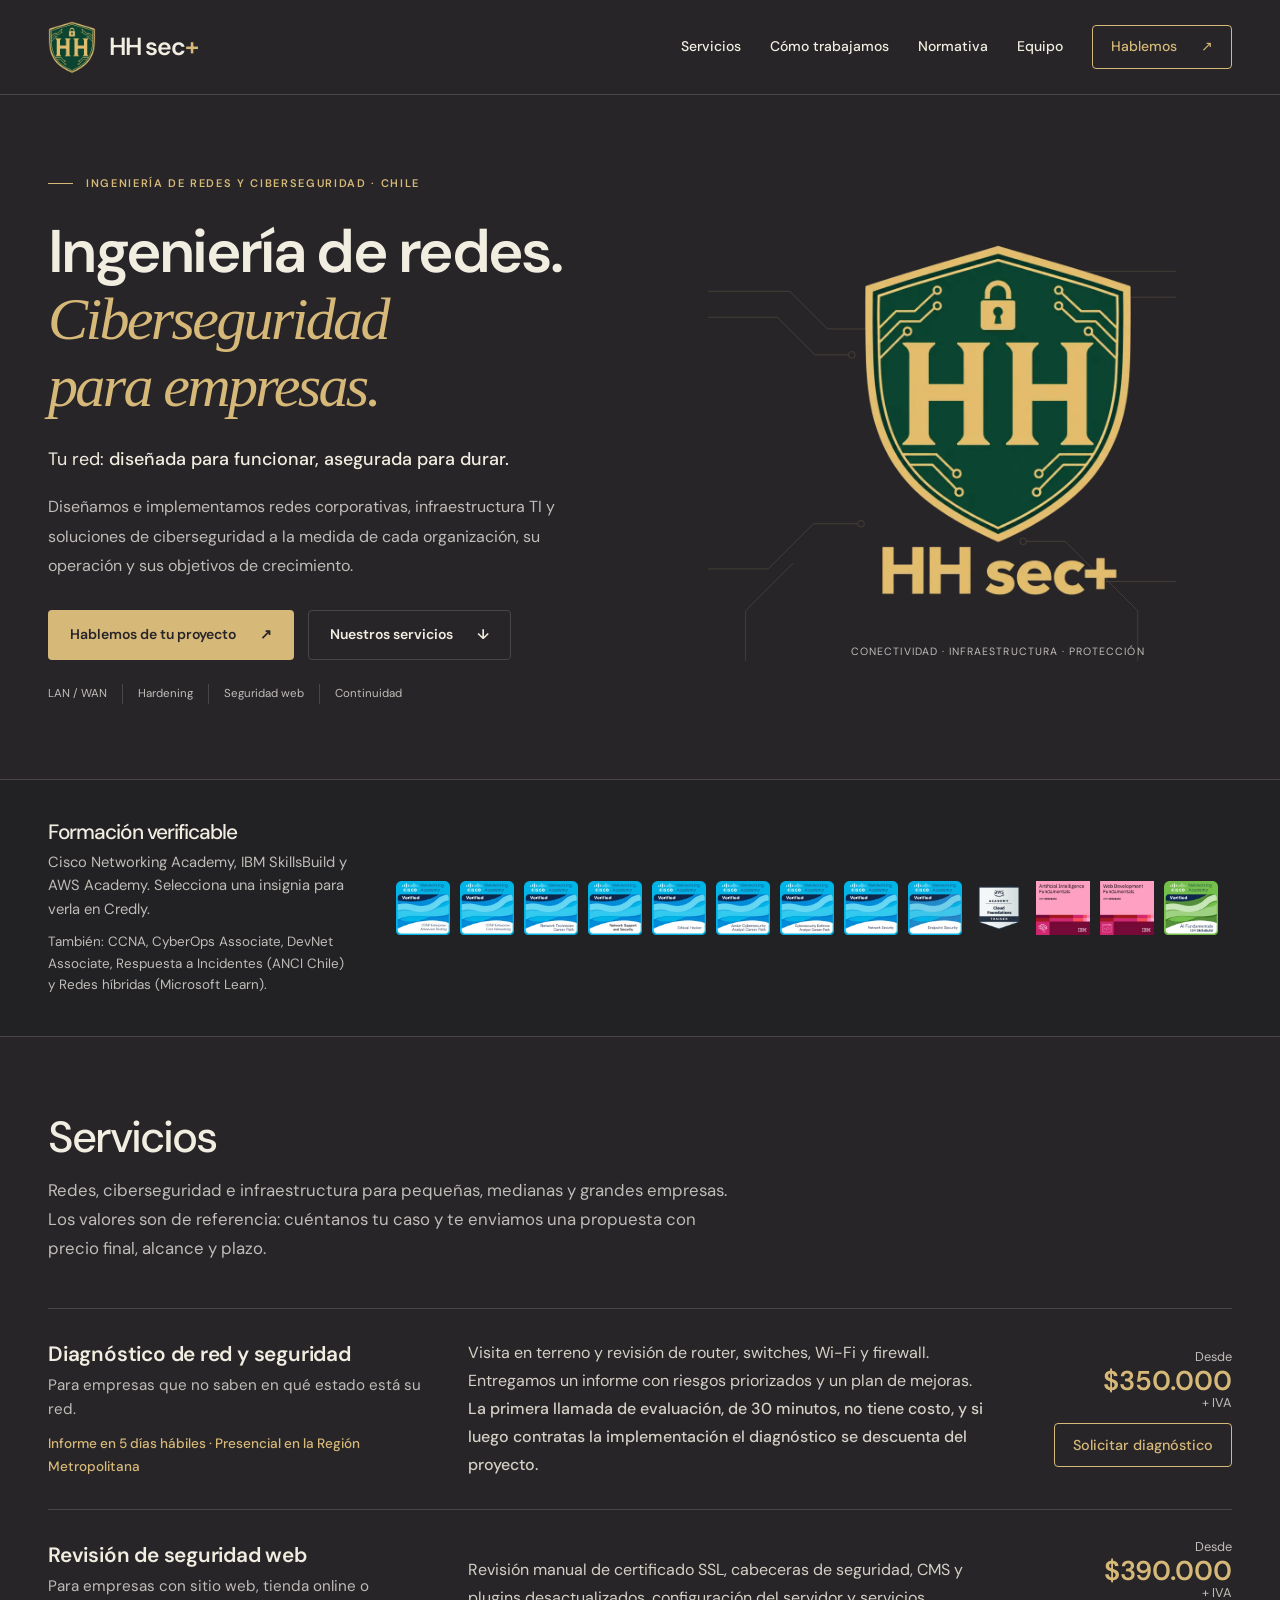
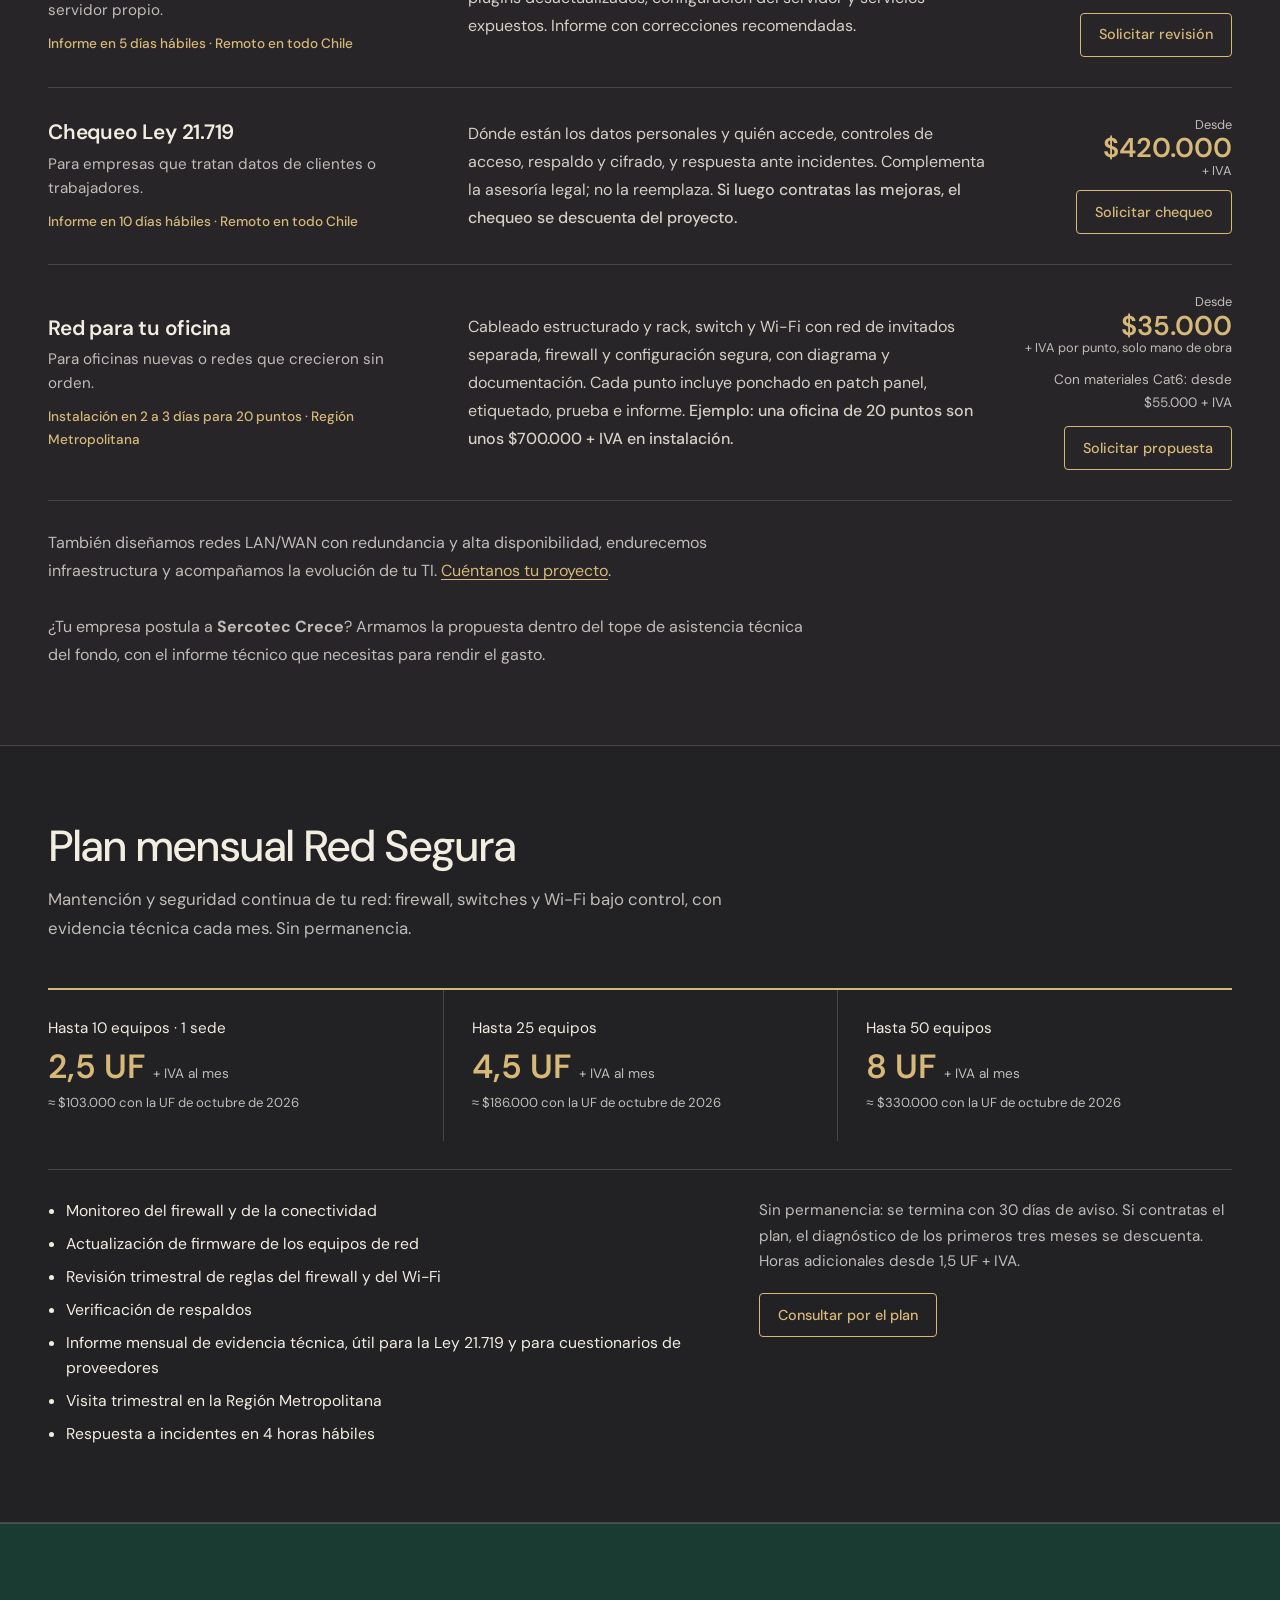
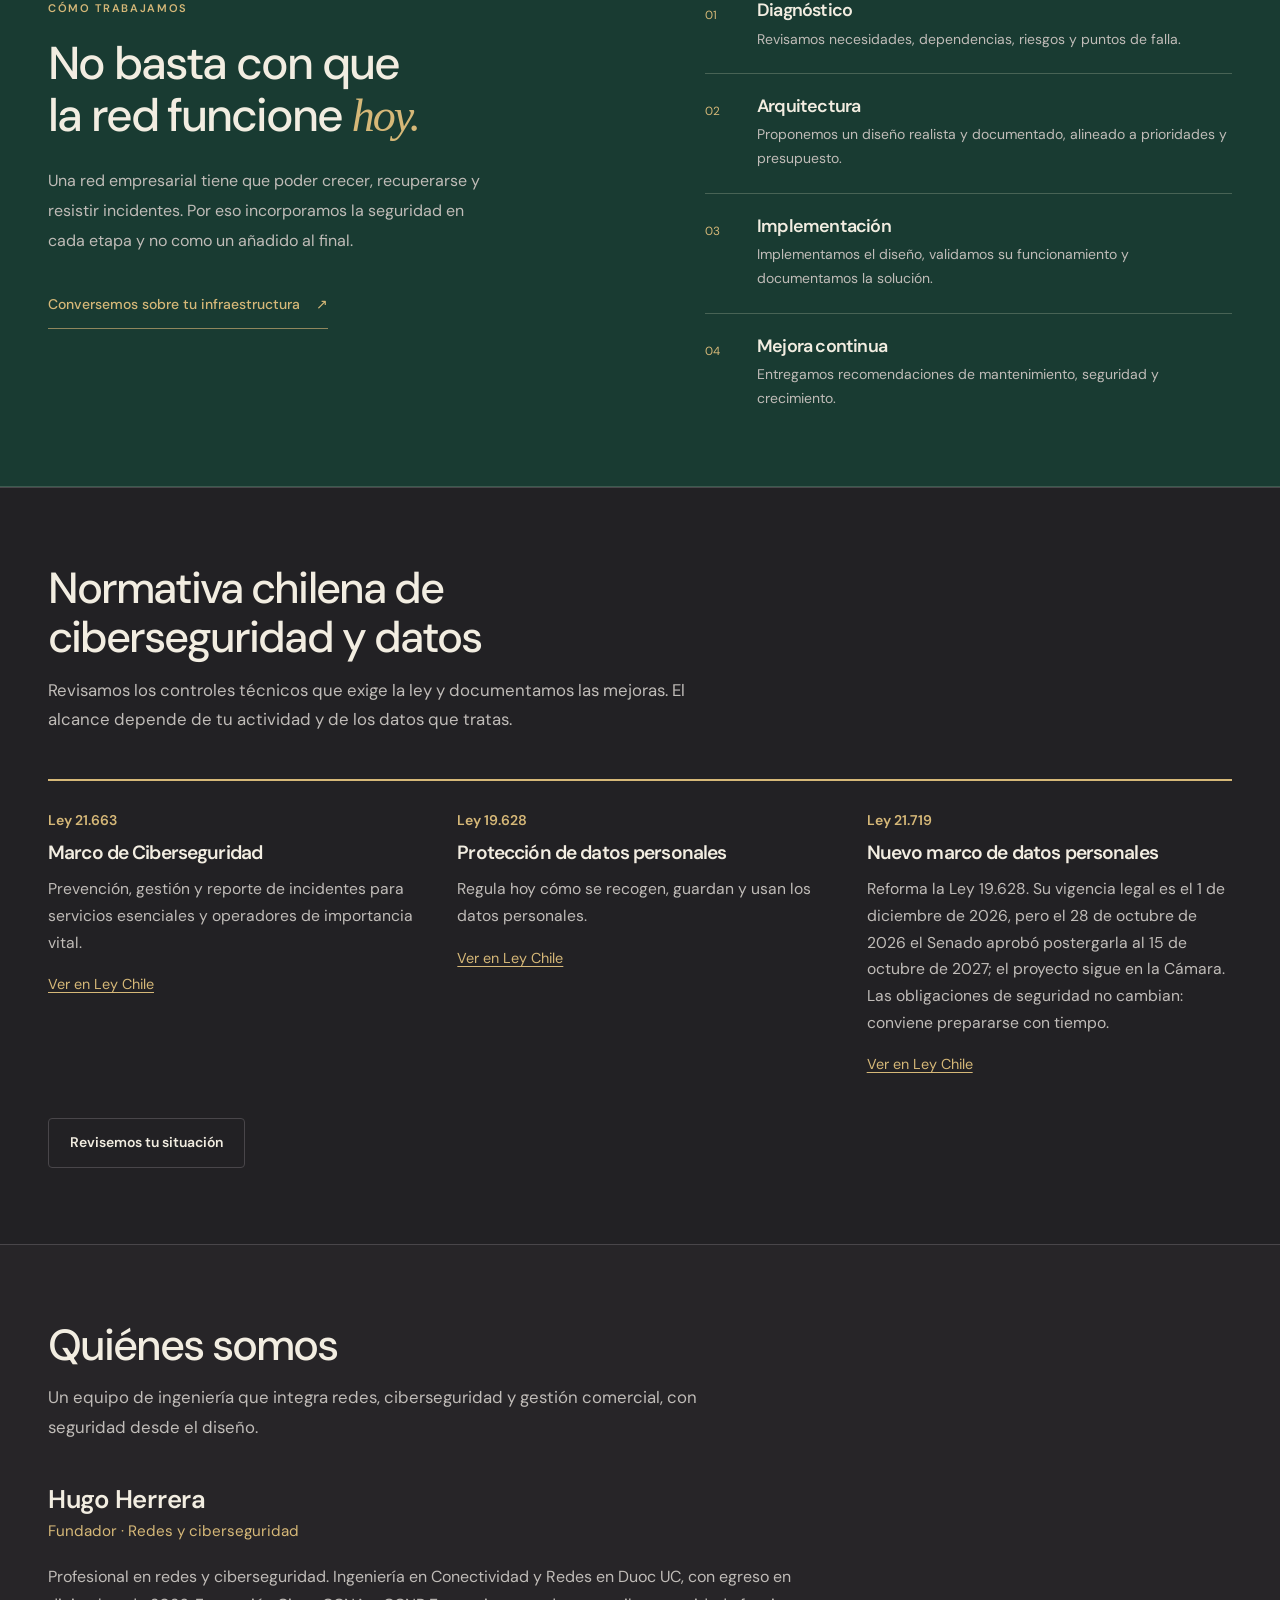
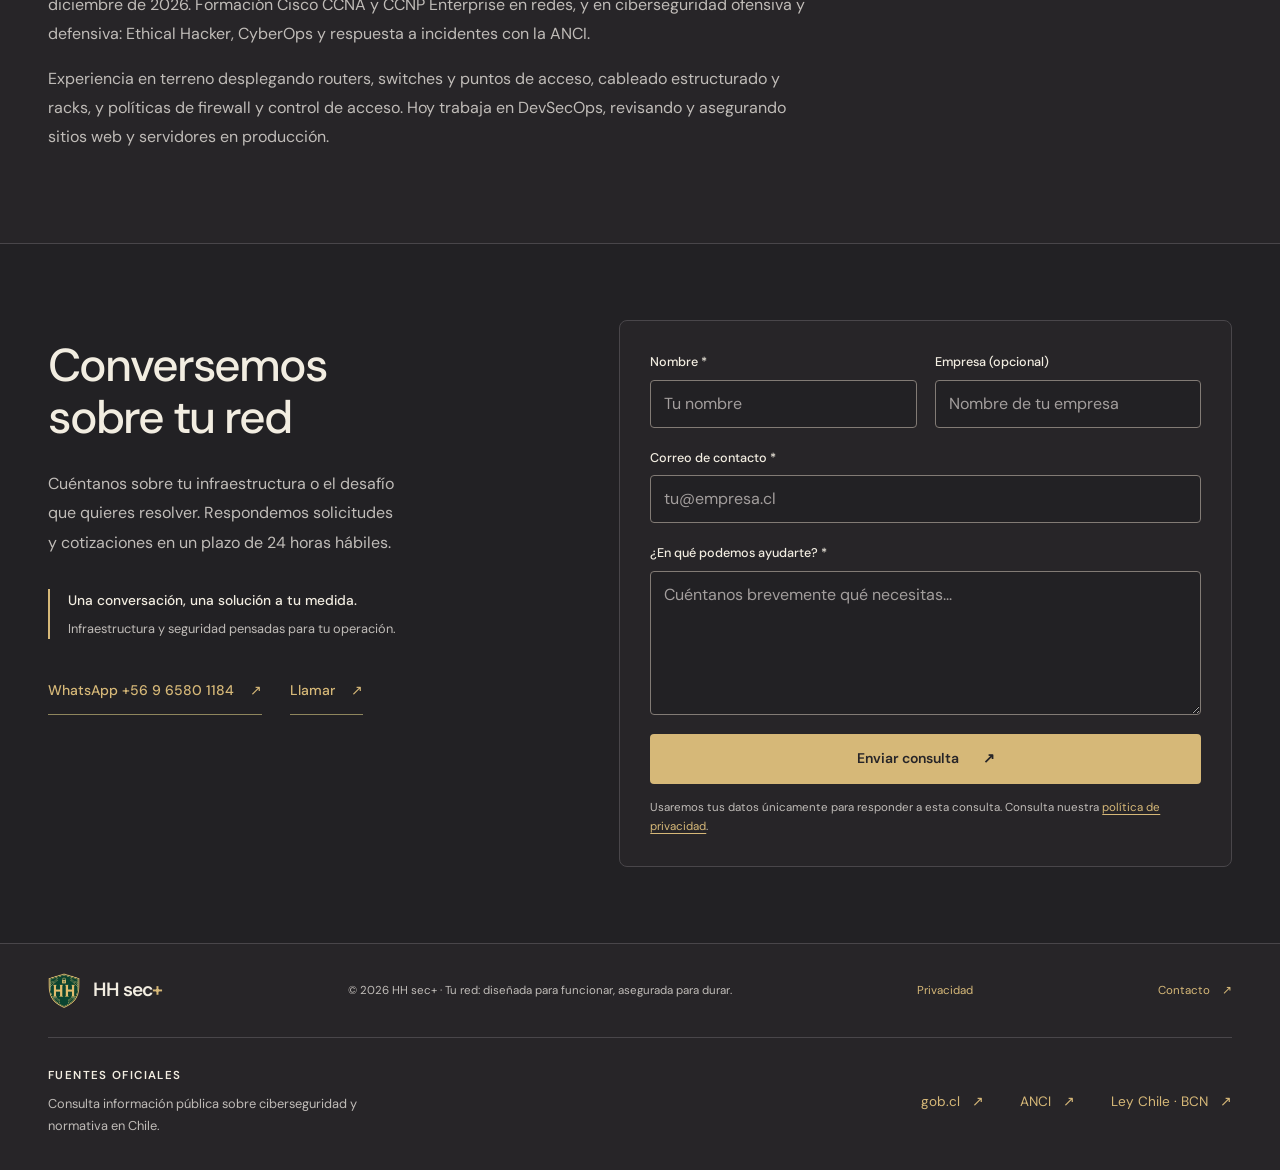
==== commit 32e4f7e6: "Plan mensual Red Segura, punto con materiales, llamada gratis y Sercotec Crece - Nueva sección Plan " ====
--- a/index.html
+++ b/index.html
@@ -24,7 +24,7 @@
   <meta name="twitter:description" content="Tu red: diseñada para funcionar, asegurada para durar.">
   <title>HH sec+ | Ingeniería de redes y ciberseguridad en Chile</title>
   <link rel="icon" href="assets/favicon.png?v=20261027" type="image/png" sizes="48x48">
-  <link rel="stylesheet" href="assets/styles.css?v=20261037">
+  <link rel="stylesheet" href="assets/styles.css?v=20261038">
   <link rel="apple-touch-icon" href="assets/apple-touch-icon.png" sizes="180x180">
   <link rel="sitemap" type="application/xml" href="sitemap.xml">
   <link rel="preload" href="assets/fonts/dm-sans-latin-wght.woff2" as="font" type="font/woff2" crossorigin>
@@ -182,7 +182,7 @@
         <ul class="svc-list">
           <li class="svc-row">
             <div class="svc-main"><h3>Diagnóstico de red y seguridad</h3><p class="svc-for">Para empresas que no saben en qué estado está su red.</p><p class="svc-time">Informe en 5 días hábiles · Presencial en la Región Metropolitana</p></div>
-            <p class="svc-detail">Visita en terreno y revisión de router, switches, Wi-Fi y firewall. Entregamos un informe con riesgos priorizados y un plan de mejoras. <strong>Si luego contratas la implementación, el diagnóstico se descuenta del proyecto.</strong></p>
+            <p class="svc-detail">Visita en terreno y revisión de router, switches, Wi-Fi y firewall. Entregamos un informe con riesgos priorizados y un plan de mejoras. <strong>La primera llamada de evaluación, de 30 minutos, no tiene costo, y si luego contratas la implementación el diagnóstico se descuenta del proyecto.</strong></p>
             <div class="svc-buy"><p class="svc-price"><span>Desde</span> $350.000 <span>+ IVA</span></p><a class="svc-cta" href="#contacto" data-servicio="Diagnóstico de red y seguridad">Solicitar diagnóstico</a></div>
           </li>
           <li class="svc-row">
@@ -197,11 +197,37 @@
           </li>
           <li class="svc-row">
             <div class="svc-main"><h3>Red para tu oficina</h3><p class="svc-for">Para oficinas nuevas o redes que crecieron sin orden.</p><p class="svc-time">Instalación en 2 a 3 días para 20 puntos · Región Metropolitana</p></div>
-            <p class="svc-detail">Cableado estructurado y rack, switch y Wi-Fi con red de invitados separada, firewall y configuración segura, con diagrama y documentación. <strong>Ejemplo: una oficina de 20 puntos son unos $700.000 + IVA en instalación.</strong></p>
-            <div class="svc-buy"><p class="svc-price"><span>Desde</span> $35.000 <span>+ IVA por punto · materiales aparte</span></p><a class="svc-cta" href="#contacto" data-servicio="Instalación de red para oficina">Solicitar propuesta</a></div>
+            <p class="svc-detail">Cableado estructurado y rack, switch y Wi-Fi con red de invitados separada, firewall y configuración segura, con diagrama y documentación. Cada punto incluye ponchado en patch panel, etiquetado, prueba e informe. <strong>Ejemplo: una oficina de 20 puntos son unos $700.000 + IVA en instalación.</strong></p>
+            <div class="svc-buy"><p class="svc-price"><span>Desde</span> $35.000 <span>+ IVA por punto, solo mano de obra</span></p><p class="svc-alt">Con materiales Cat6: desde $55.000 + IVA</p><a class="svc-cta" href="#contacto" data-servicio="Instalación de red para oficina">Solicitar propuesta</a></div>
           </li>
         </ul>
         <p class="svc-also">También diseñamos redes LAN/WAN con redundancia y alta disponibilidad, endurecemos infraestructura y acompañamos la evolución de tu TI. <a href="#contacto">Cuéntanos tu proyecto</a>.</p>
+        <p class="svc-also">¿Tu empresa postula a <strong>Sercotec Crece</strong>? Armamos la propuesta dentro del tope de asistencia técnica del fondo, con el informe técnico que necesitas para rendir el gasto.</p>
+      </div>
+    </section>
+    <section class="section plan" id="planes" aria-labelledby="planes-titulo">
+      <div class="wrap">
+        <header class="sec-head"><h2 id="planes-titulo">Plan mensual Red Segura</h2><p>Mantención y seguridad continua de tu red: firewall, switches y Wi-Fi bajo control, con evidencia técnica cada mes. Sin permanencia.</p></header>
+        <ul class="plan-tiers">
+          <li><p class="plan-size">Hasta 10 equipos · 1 sede</p><p class="plan-price">2,5 UF <span>+ IVA al mes</span></p><p class="plan-clp">≈ $103.000 con la UF de octubre de 2026</p></li>
+          <li><p class="plan-size">Hasta 25 equipos</p><p class="plan-price">4,5 UF <span>+ IVA al mes</span></p><p class="plan-clp">≈ $186.000 con la UF de octubre de 2026</p></li>
+          <li><p class="plan-size">Hasta 50 equipos</p><p class="plan-price">8 UF <span>+ IVA al mes</span></p><p class="plan-clp">≈ $330.000 con la UF de octubre de 2026</p></li>
+        </ul>
+        <div class="plan-body">
+          <ul class="plan-includes">
+            <li>Monitoreo del firewall y de la conectividad</li>
+            <li>Actualización de firmware de los equipos de red</li>
+            <li>Revisión trimestral de reglas del firewall y del Wi-Fi</li>
+            <li>Verificación de respaldos</li>
+            <li>Informe mensual de evidencia técnica, útil para la Ley 21.719 y para cuestionarios de proveedores</li>
+            <li>Visita trimestral en la Región Metropolitana</li>
+            <li>Respuesta a incidentes en 4 horas hábiles</li>
+          </ul>
+          <div class="plan-terms">
+            <p>Sin permanencia: se termina con 30 días de aviso. Si contratas el plan, el diagnóstico de los primeros tres meses se descuenta. Horas adicionales desde 1,5 UF + IVA.</p>
+            <a class="svc-cta" href="#contacto" data-servicio="Plan mensual Red Segura">Consultar por el plan</a>
+          </div>
+        </div>
       </div>
     </section>
     <section class="section approach" id="enfoque"><div class="wrap two-col"><div><p class="kicker">CÓMO TRABAJAMOS</p><h2>No basta con que<br>la red funcione <em>hoy.</em></h2><p>Una red empresarial tiene que poder crecer, recuperarse y resistir incidentes. Por eso incorporamos la seguridad en cada etapa y no como un añadido al final.</p><a class="subtle-link" href="#contacto">Conversemos sobre tu infraestructura <span aria-hidden="true">↗</span></a></div><ol class="steps"><li><span>01</span><div><h3>Diagnóstico</h3><p>Revisamos necesidades, dependencias, riesgos y puntos de falla.</p></div></li><li><span>02</span><div><h3>Arquitectura</h3><p>Proponemos un diseño realista y documentado, alineado a prioridades y presupuesto.</p></div></li><li><span>03</span><div><h3>Implementación</h3><p>Implementamos el diseño, validamos su funcionamiento y documentamos la solución.</p></div></li><li><span>04</span><div><h3>Mejora continua</h3><p>Entregamos recomendaciones de mantenimiento, seguridad y crecimiento.</p></div></li></ol></div></section>
--- a/assets/styles.css
+++ b/assets/styles.css
@@ -29,3 +29,4 @@
 @media(max-width:640px){.proof-badges{display:grid;grid-template-columns:repeat(7,minmax(0,1fr));gap:8px}.proof-badges img{width:100%;height:auto;aspect-ratio:1}}
 .team-grid{grid-template-columns:minmax(0,1fr)}.founder{max-width:760px}
 .svc-time{margin:10px 0 0;font-size:.85rem;font-weight:500;color:var(--accent)}.svc-detail strong{color:var(--ink);font-weight:500}
+.plan{background:var(--deep);border-block:1px solid var(--line)}.plan-tiers{list-style:none;margin:0;padding:0;display:grid;grid-template-columns:repeat(3,minmax(0,1fr));border-top:2px solid var(--accent)}.plan-tiers li{padding:26px 28px 26px 0}.plan-tiers li+li{padding-left:28px;border-left:1px solid var(--line)}.plan-size{margin:0 0 8px;font-size:.95rem;color:var(--ink)}.plan-price{margin:0;font-size:2.1rem;font-weight:600;line-height:1.1;color:var(--accent)}.plan-price span{font-size:.85rem;font-weight:400;color:var(--muted)}.plan-clp{margin:6px 0 0;font-size:.82rem;color:var(--muted)}.plan-body{display:grid;grid-template-columns:minmax(0,1.4fr) minmax(0,1fr);gap:48px;margin-top:28px;padding-top:28px;border-top:1px solid var(--line)}.plan-includes{margin:0;padding-left:18px;display:grid;gap:8px;font-size:.98rem;line-height:1.6;color:var(--ink)}.plan-terms p{margin:0 0 18px;font-size:.95rem;line-height:1.7;color:var(--muted)}.svc-alt{margin:0;font-size:.85rem;color:var(--muted)}@media(max-width:800px){.plan-tiers{grid-template-columns:1fr}.plan-tiers li,.plan-tiers li+li{padding:20px 0;border-left:0;border-bottom:1px solid var(--line)}.plan-body{grid-template-columns:1fr;gap:24px}}
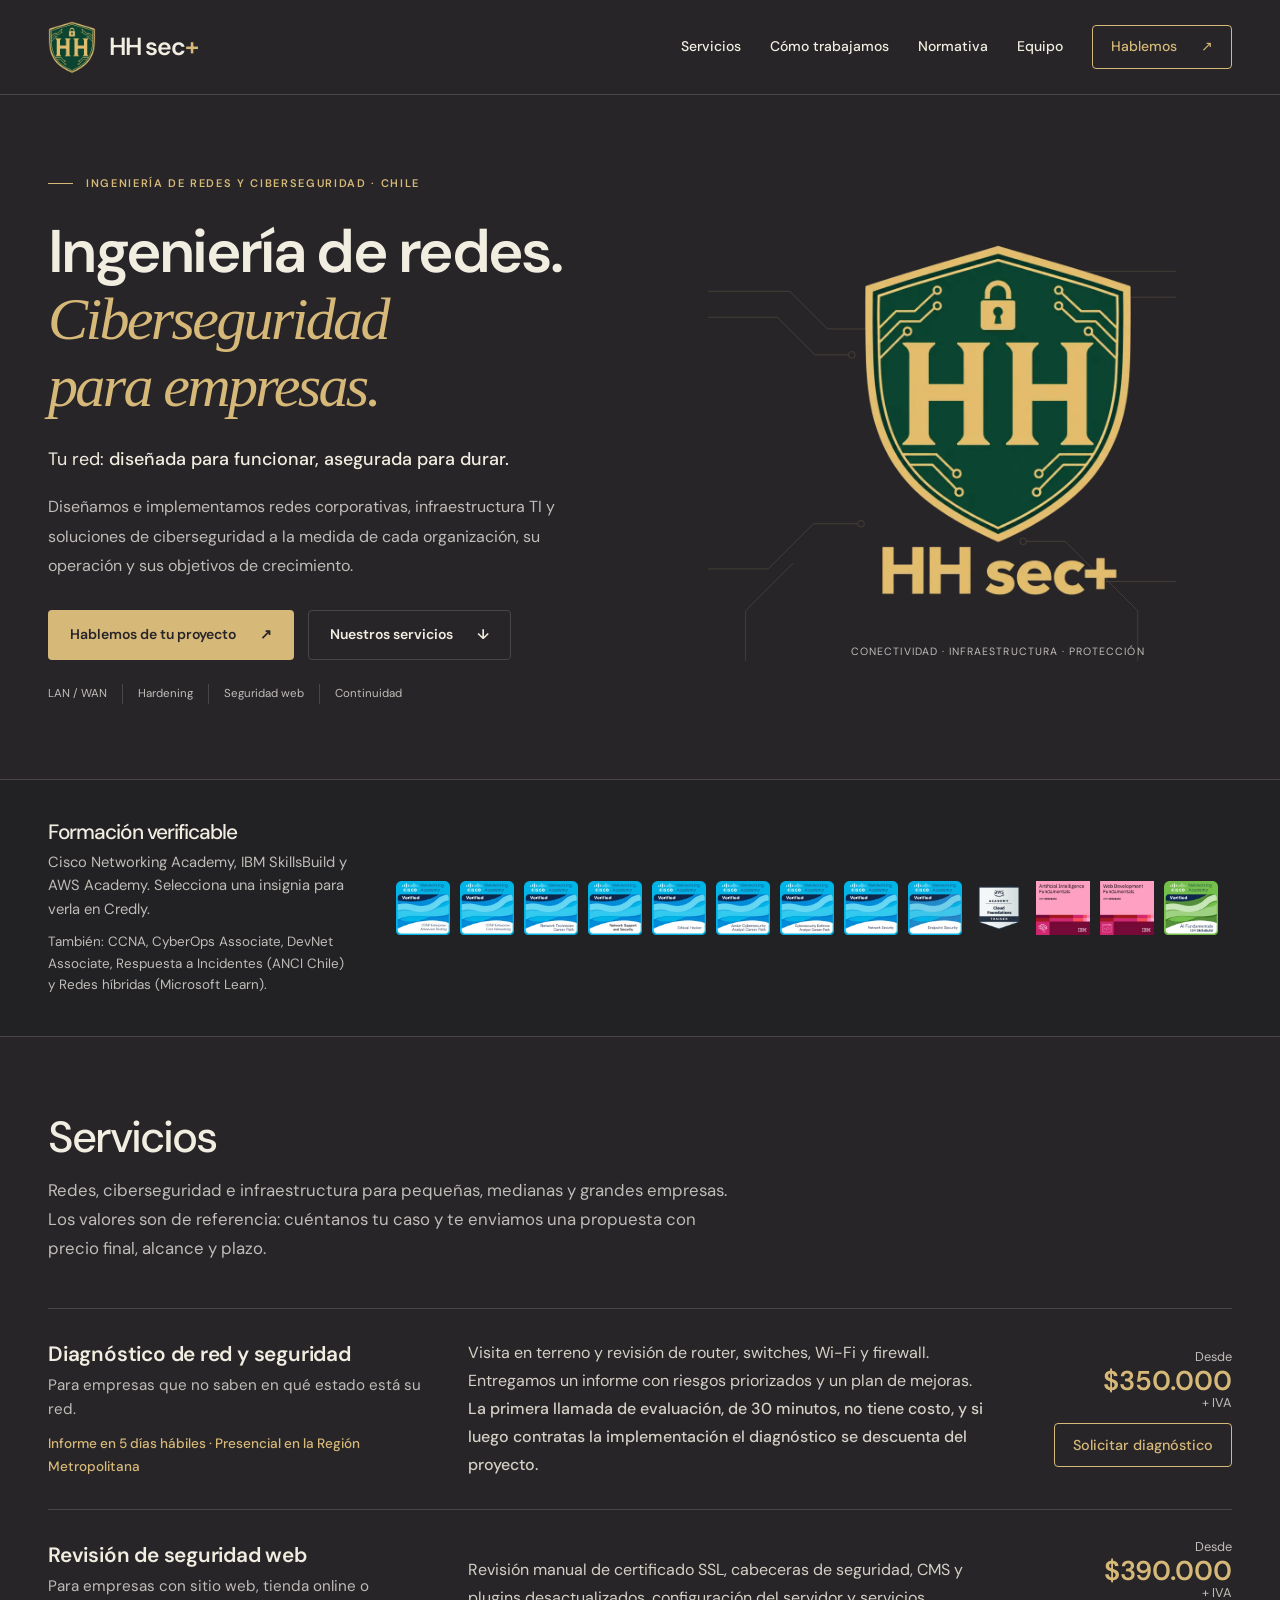
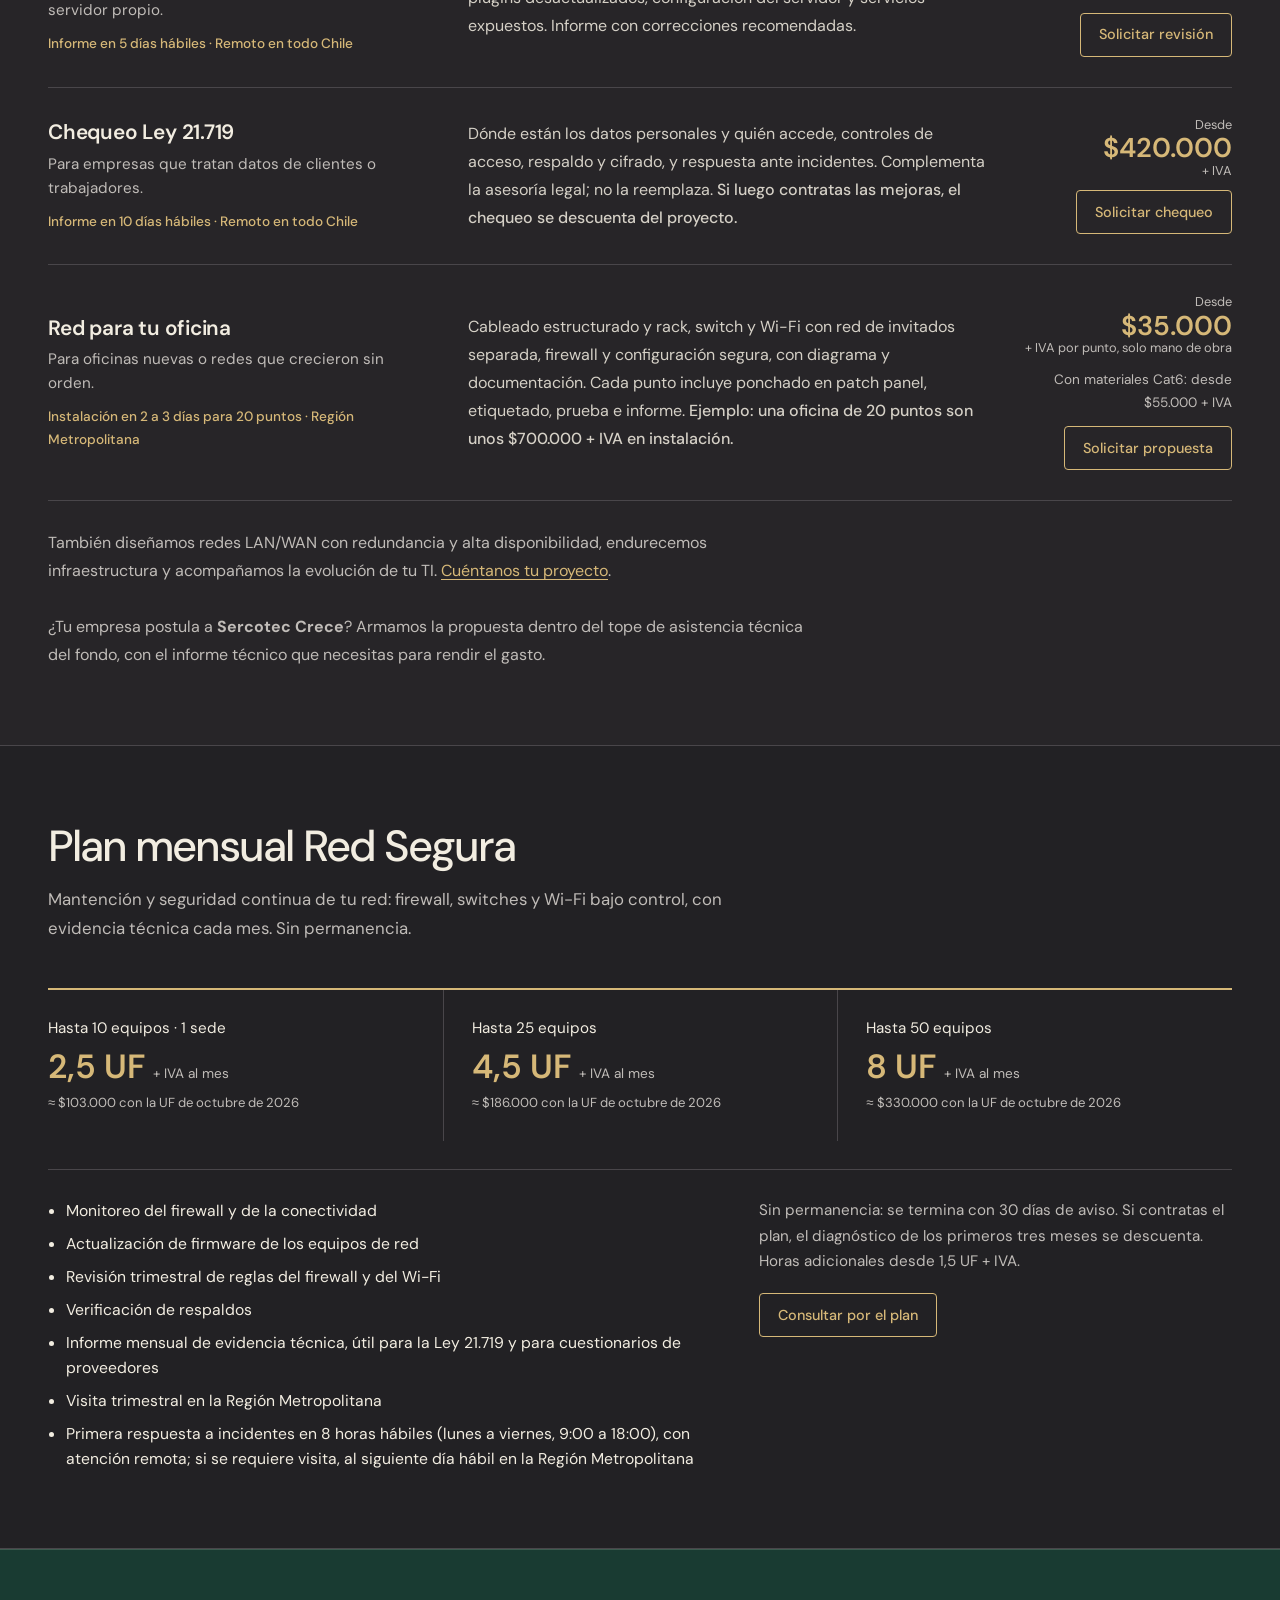
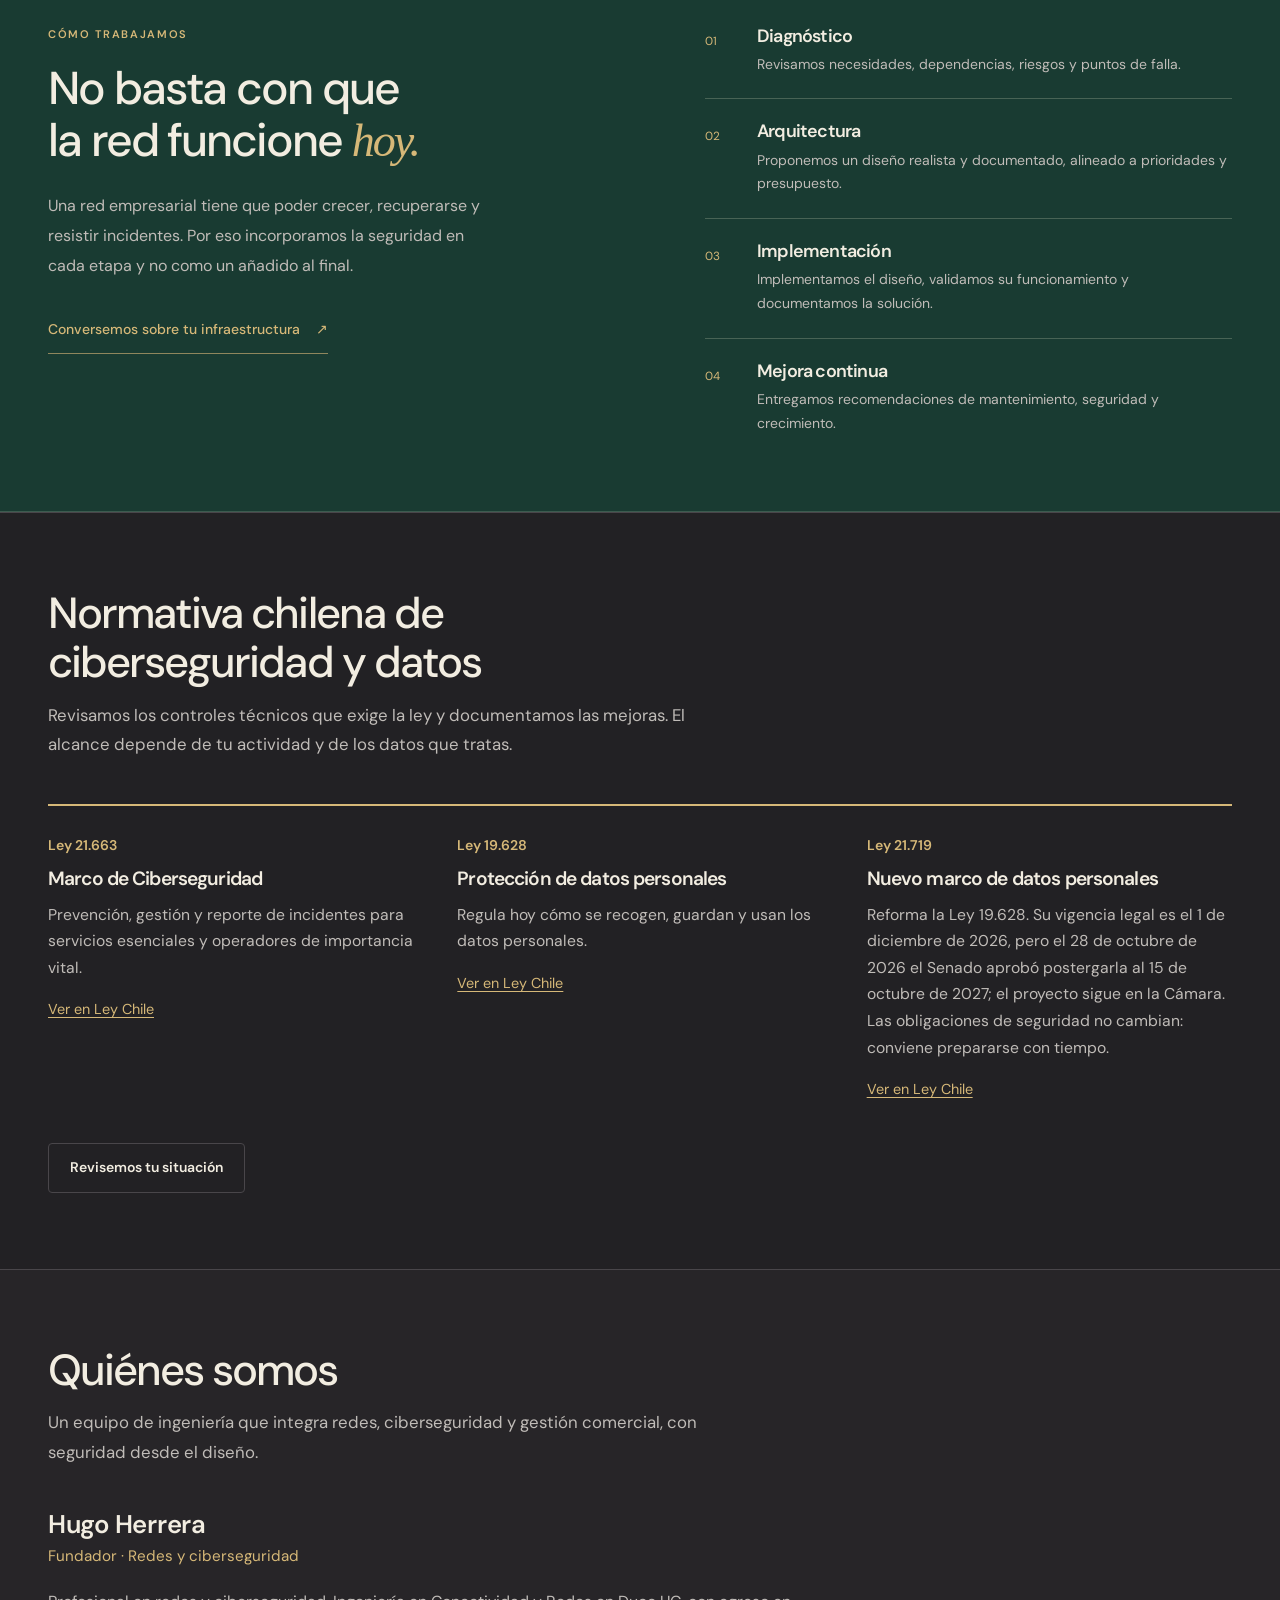
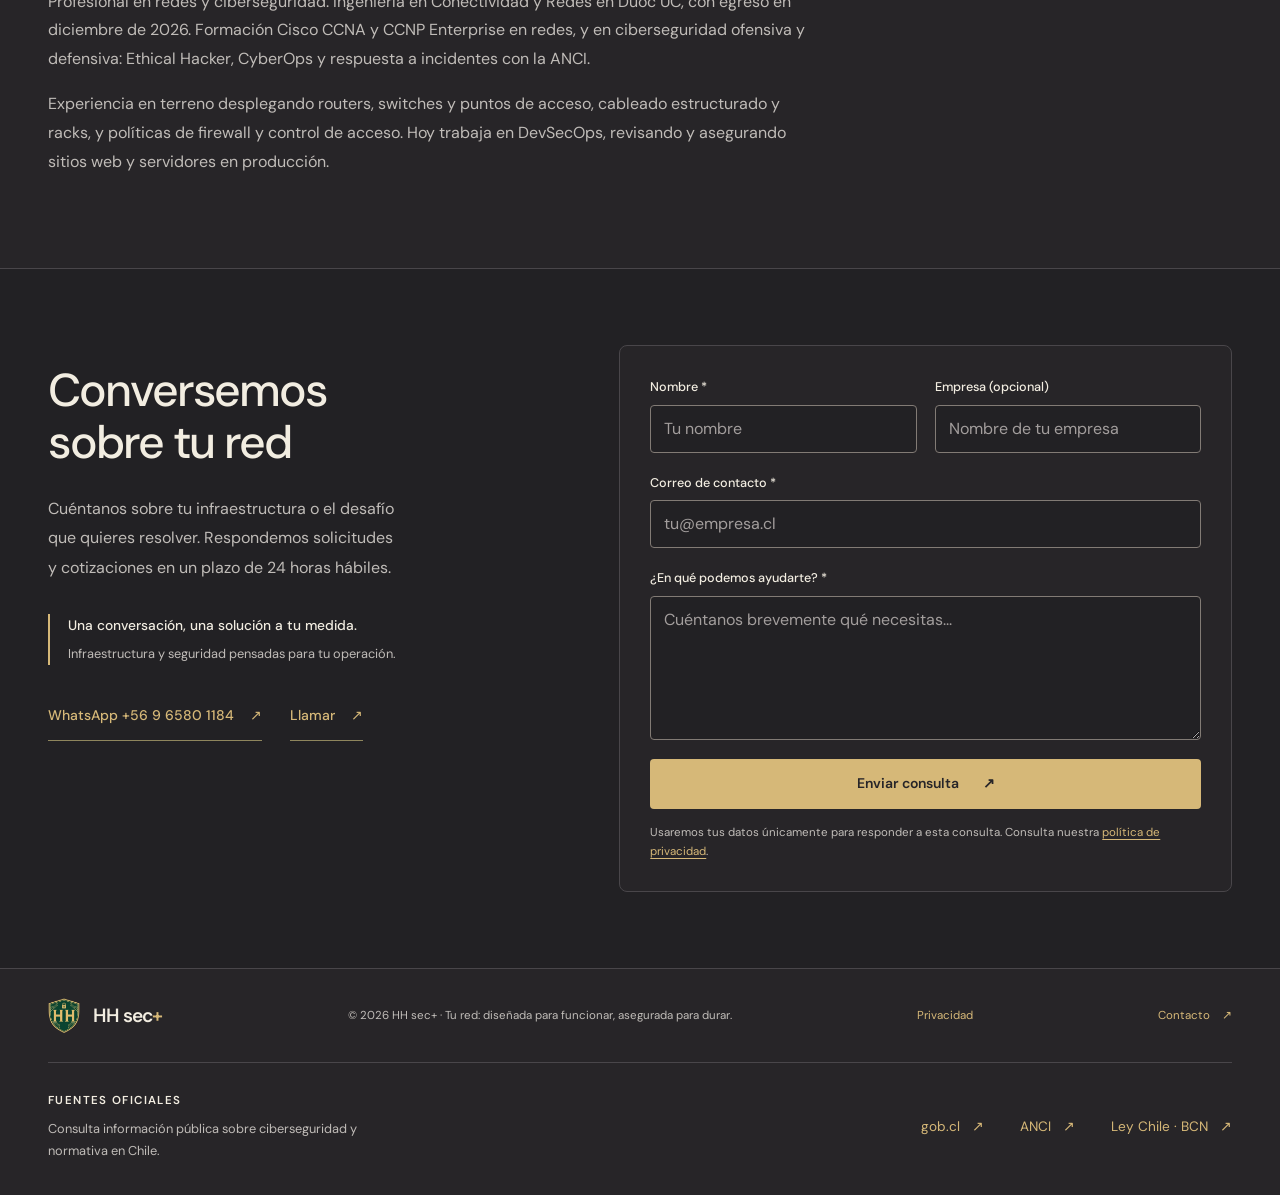
==== commit a3600ee3: "Plan Red Segura: primera respuesta a incidentes en 8 horas hábiles, visita al día hábil siguiente Co" ====
--- a/index.html
+++ b/index.html
@@ -221,7 +221,7 @@
             <li>Verificación de respaldos</li>
             <li>Informe mensual de evidencia técnica, útil para la Ley 21.719 y para cuestionarios de proveedores</li>
             <li>Visita trimestral en la Región Metropolitana</li>
-            <li>Respuesta a incidentes en 4 horas hábiles</li>
+            <li>Primera respuesta a incidentes en 8 horas hábiles (lunes a viernes, 9:00 a 18:00), con atención remota; si se requiere visita, al siguiente día hábil en la Región Metropolitana</li>
           </ul>
           <div class="plan-terms">
             <p>Sin permanencia: se termina con 30 días de aviso. Si contratas el plan, el diagnóstico de los primeros tres meses se descuenta. Horas adicionales desde 1,5 UF + IVA.</p>
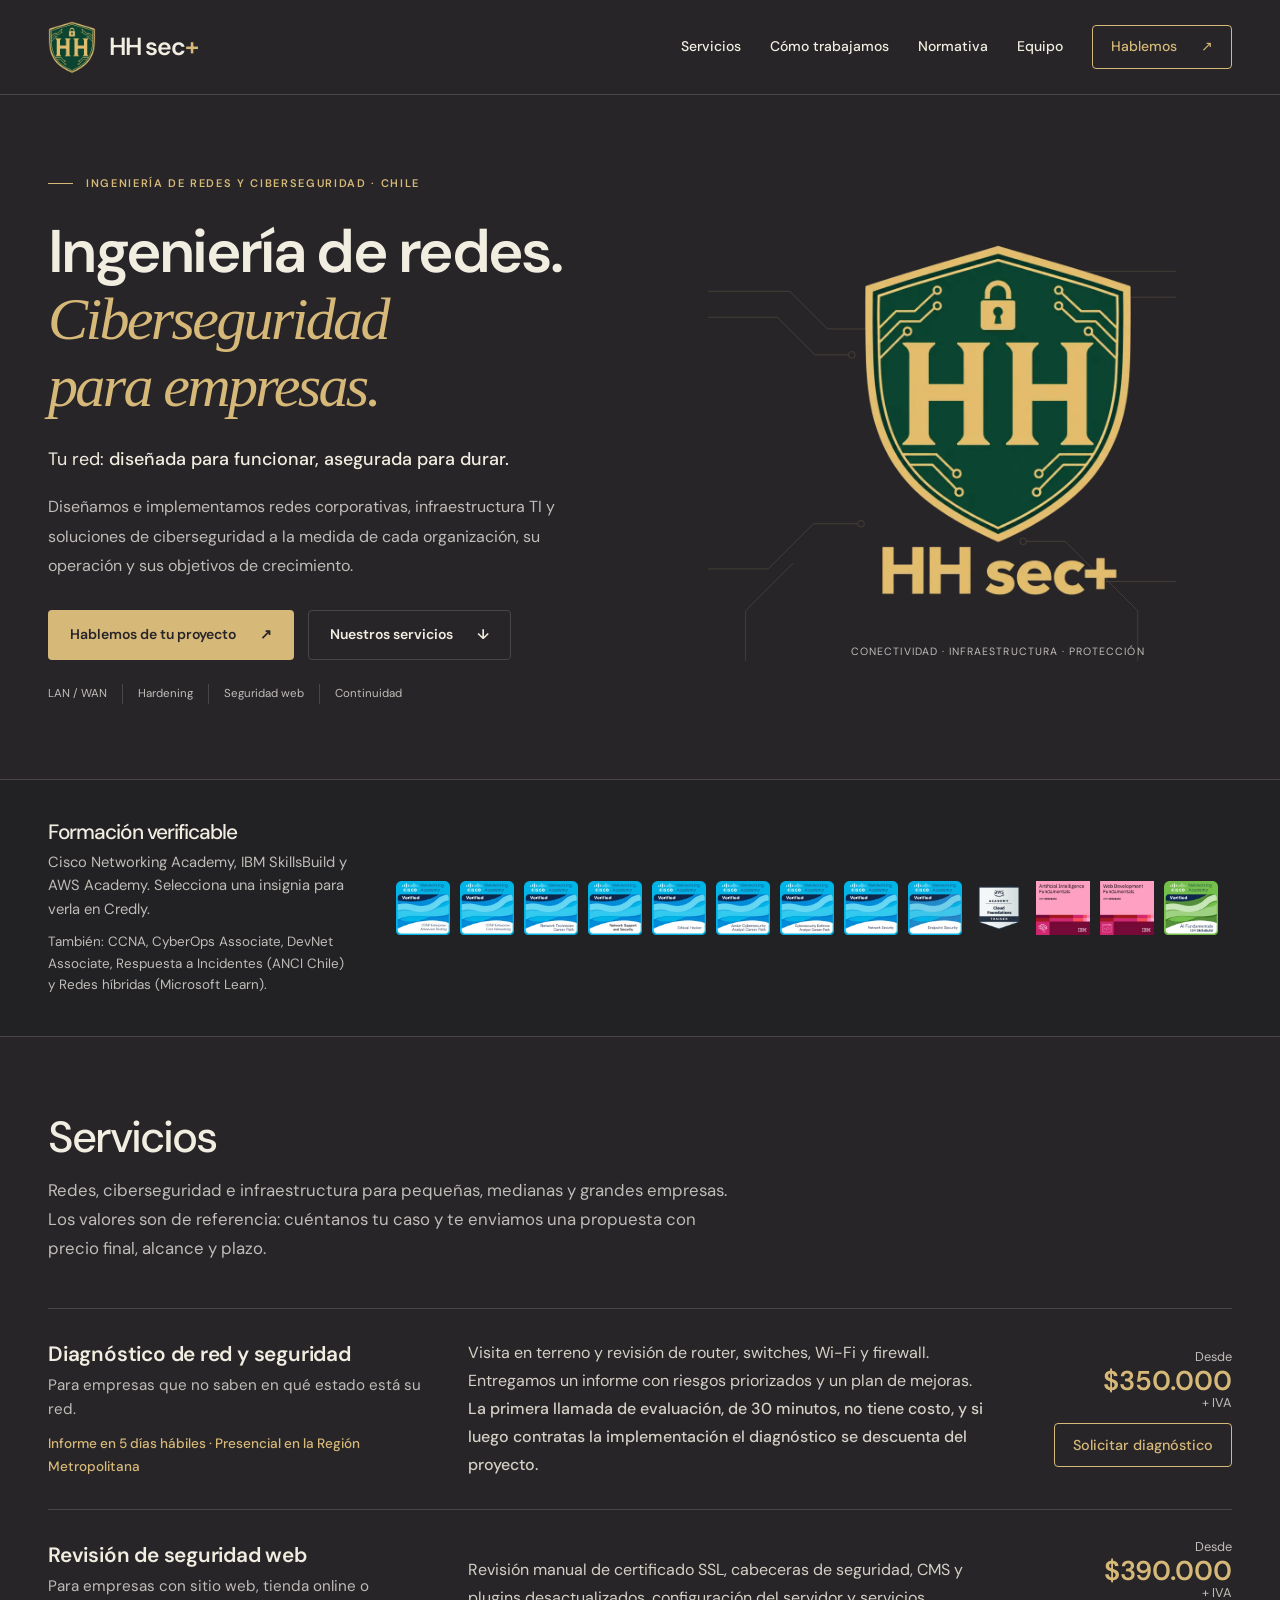
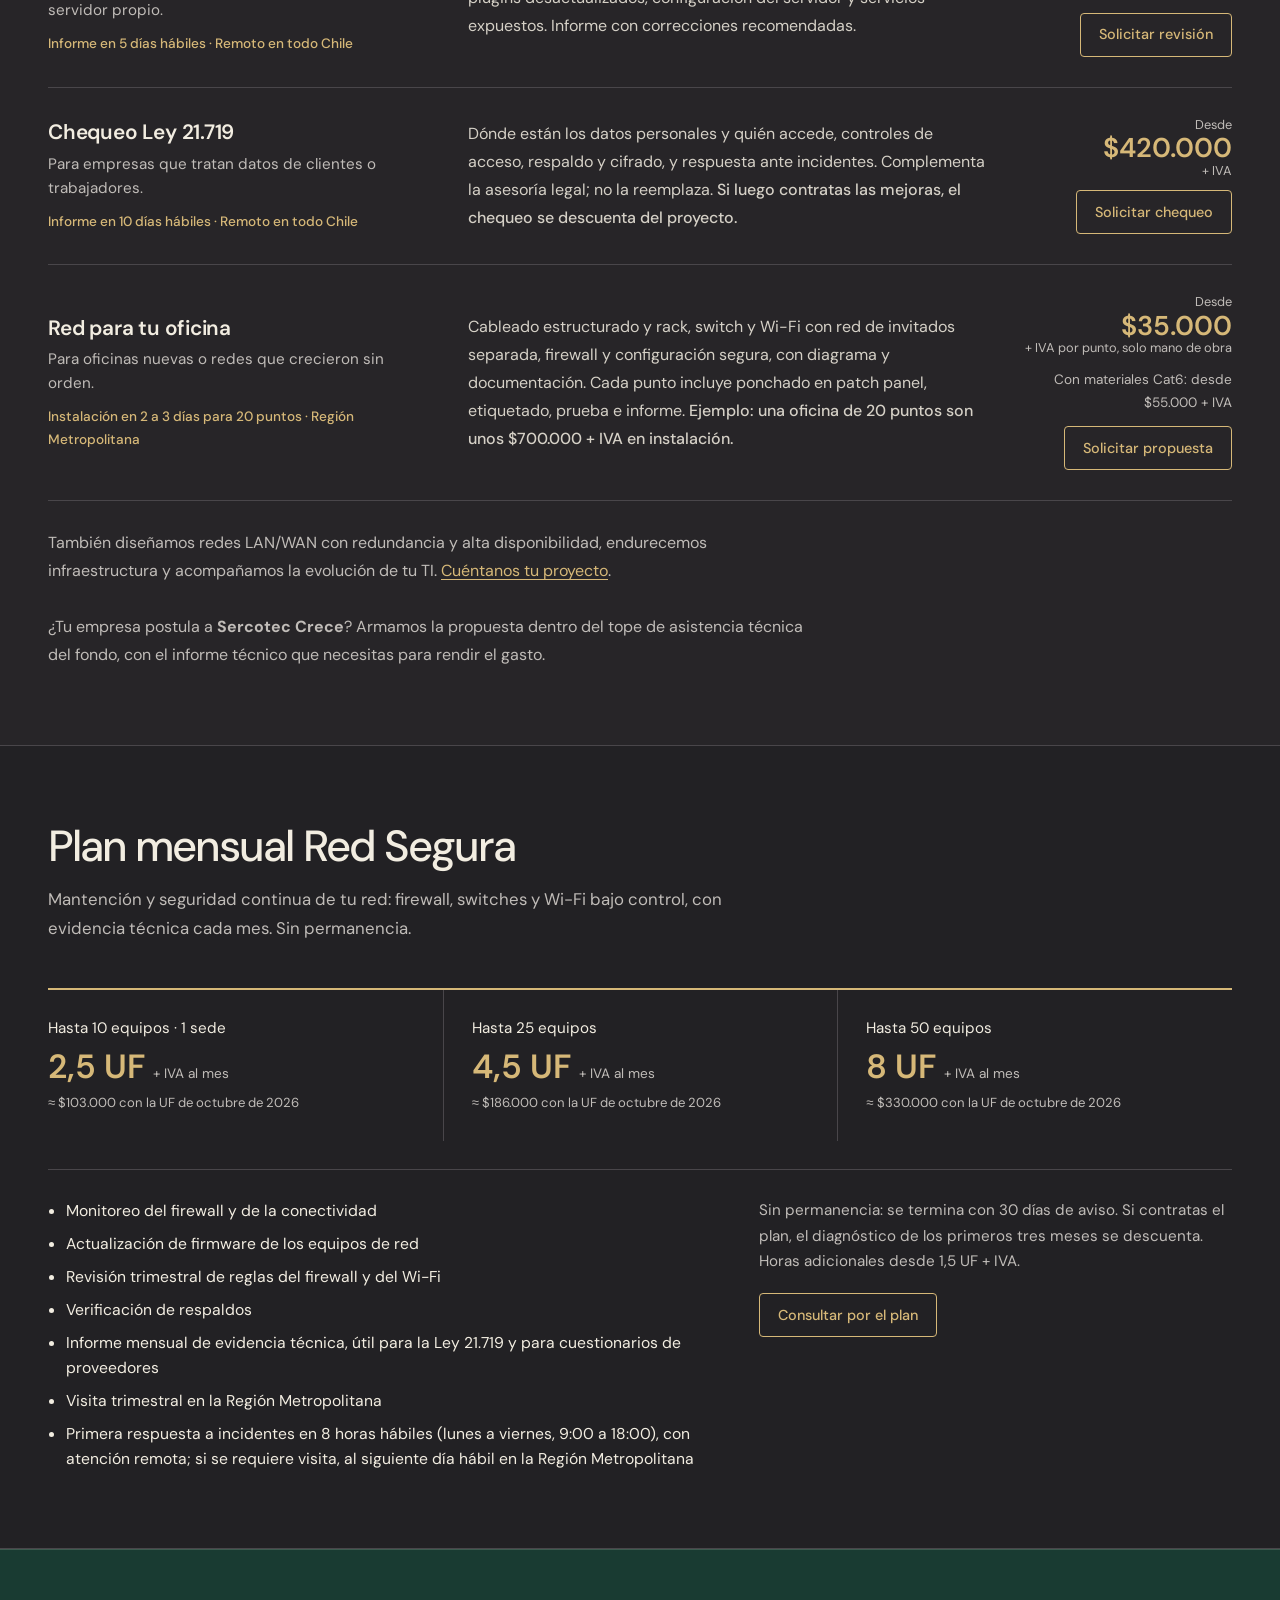
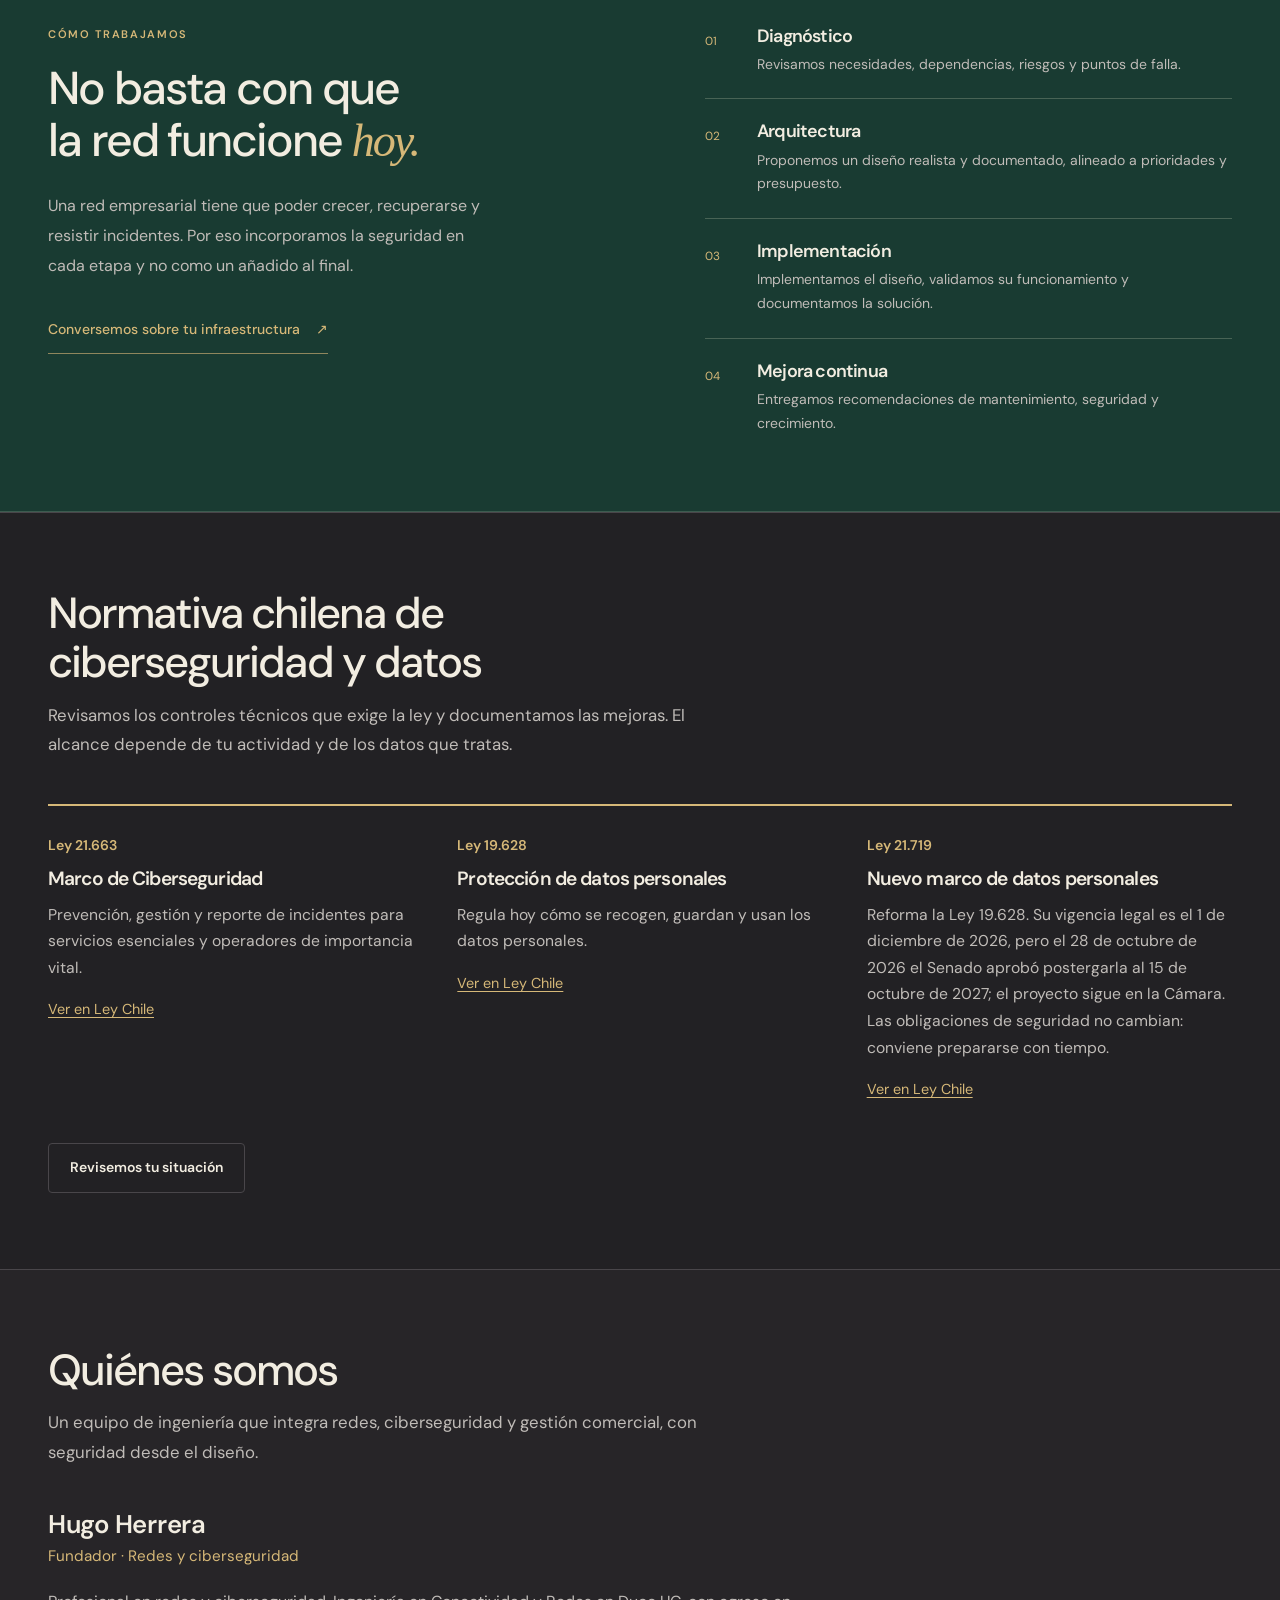
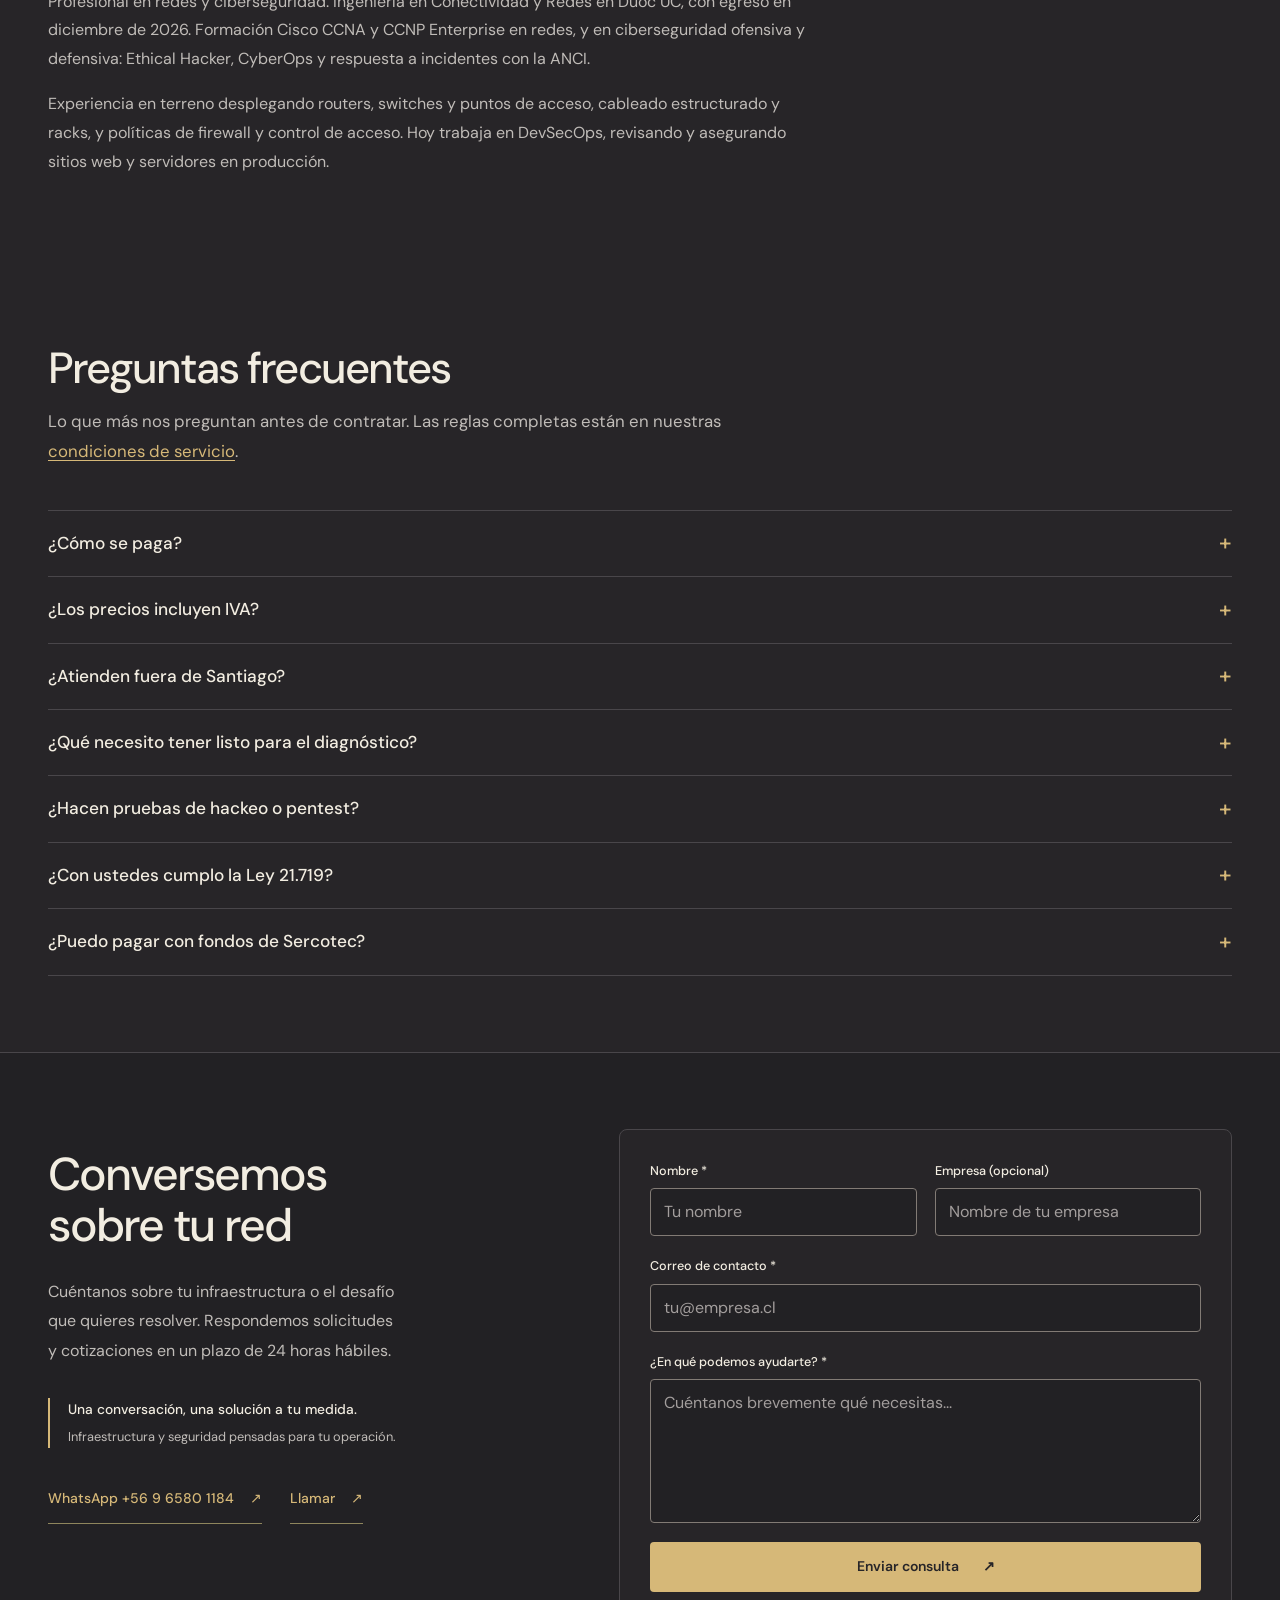
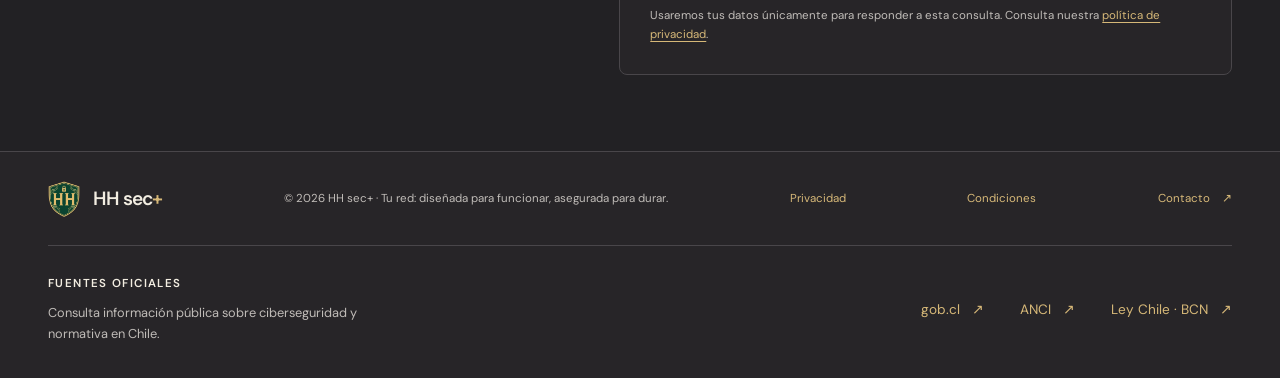
==== commit 84a0f37d: "Condiciones de servicio, preguntas frecuentes, SEO y limpieza de CSS - Nueva página condiciones.html" ====
--- a/index.html
+++ b/index.html
@@ -5,7 +5,7 @@
   <meta name="viewport" content="width=device-width, initial-scale=1">
   <meta name="theme-color" content="#272528">
   <link rel="canonical" href="https://hu-herrera.github.io/HH-sec-plus/">
-  <meta name="description" content="HH sec+: ingeniería de redes, infraestructura TI y ciberseguridad para empresas en Chile. Diseño, implementación y protección a la medida de tu organización.">
+  <meta name="description" content="Redes y ciberseguridad para pymes en Chile: diagnóstico de red, seguridad web, chequeo Ley 21.719, instalación y plan mensual, con precios publicados.">
   <meta name="robots" content="index,follow,max-image-preview:large">
   <meta name="author" content="HH sec+">
   <meta property="og:type" content="website">
@@ -24,7 +24,7 @@
   <meta name="twitter:description" content="Tu red: diseñada para funcionar, asegurada para durar.">
   <title>HH sec+ | Ingeniería de redes y ciberseguridad en Chile</title>
   <link rel="icon" href="assets/favicon.png?v=20261027" type="image/png" sizes="48x48">
-  <link rel="stylesheet" href="assets/styles.css?v=20261038">
+  <link rel="stylesheet" href="assets/styles.css?v=20261039">
   <link rel="apple-touch-icon" href="assets/apple-touch-icon.png" sizes="180x180">
   <link rel="sitemap" type="application/xml" href="sitemap.xml">
   <link rel="preload" href="assets/fonts/dm-sans-latin-wght.woff2" as="font" type="font/woff2" crossorigin>
@@ -33,27 +33,17 @@
 {
   "@context": "https://schema.org",
   "@type": "ProfessionalService",
+  "@id": "https://hu-herrera.github.io/HH-sec-plus/#empresa",
   "name": "HH sec+",
   "url": "https://hu-herrera.github.io/HH-sec-plus/",
-  "description": "Ingeniería de redes corporativas, infraestructura TI y ciberseguridad para empresas de distintos tamaños en Chile, con soluciones adaptadas a su operación y crecimiento.",
+  "description": "Ingeniería de redes y ciberseguridad para pymes en Chile: diagnóstico de red, revisión de seguridad web, chequeo técnico Ley 21.719, instalación de redes y plan mensual de seguridad, con precios publicados.",
   "logo": "https://hu-herrera.github.io/HH-sec-plus/assets/logo-hh-sec-plus.webp",
   "image": "https://hu-herrera.github.io/HH-sec-plus/assets/social-card.jpg",
+  "telephone": "+56965801184",
   "areaServed": {
     "@type": "Country",
     "name": "Chile"
   },
-  "knowsAbout": [
-    "Ingeniería de redes",
-    "Consultoría TI",
-    "Arquitectura LAN/WAN",
-    "Alta disponibilidad",
-    "Seguridad de servidores",
-    "Ciberseguridad",
-    "Seguridad de aplicaciones",
-    "Optimización de rendimiento"
-  ],
-  "@id": "https://hu-herrera.github.io/HH-sec-plus/#empresa",
-  "telephone": "+56965801184",
   "founder": {
     "@type": "Person",
     "name": "Hugo Herrera",
@@ -63,16 +53,31 @@
       "name": "Duoc UC"
     }
   },
+  "knowsAbout": [
+    "Ingeniería de redes",
+    "Ciberseguridad",
+    "Cableado estructurado",
+    "Hardening de infraestructura",
+    "Seguridad de sitios web",
+    "Ley 21.719 de protección de datos",
+    "Ley 21.663 de ciberseguridad"
+  ],
   "hasOfferCatalog": {
     "@type": "OfferCatalog",
-    "name": "Servicios de ingeniería y ciberseguridad",
+    "name": "Servicios de redes y ciberseguridad",
     "itemListElement": [
       {
         "@type": "Offer",
+        "priceSpecification": {
+          "@type": "UnitPriceSpecification",
+          "price": 350000,
+          "priceCurrency": "CLP",
+          "valueAddedTaxIncluded": false
+        },
         "itemOffered": {
           "@type": "Service",
-          "name": "Ingeniería y arquitectura de redes",
-          "description": "Diseño e implementación LAN/WAN, segmentación y alta disponibilidad.",
+          "name": "Diagnóstico de red y seguridad",
+          "description": "Visita en terreno, revisión de router, switches, Wi-Fi y firewall, e informe con riesgos priorizados. Descontable si se contrata la implementación.",
           "areaServed": {
             "@type": "Country",
             "name": "Chile"
@@ -81,10 +86,16 @@
       },
       {
         "@type": "Offer",
+        "priceSpecification": {
+          "@type": "UnitPriceSpecification",
+          "price": 390000,
+          "priceCurrency": "CLP",
+          "valueAddedTaxIncluded": false
+        },
         "itemOffered": {
           "@type": "Service",
-          "name": "Ingeniería de ciberseguridad",
-          "description": "Evaluación de controles, análisis de vulnerabilidades y protección de infraestructura y aplicaciones.",
+          "name": "Revisión de seguridad web",
+          "description": "Revisión manual de SSL, cabeceras de seguridad, CMS, plugins, servidor y servicios expuestos, con informe de correcciones.",
           "areaServed": {
             "@type": "Country",
             "name": "Chile"
@@ -93,10 +104,16 @@
       },
       {
         "@type": "Offer",
+        "priceSpecification": {
+          "@type": "UnitPriceSpecification",
+          "price": 420000,
+          "priceCurrency": "CLP",
+          "valueAddedTaxIncluded": false
+        },
         "itemOffered": {
           "@type": "Service",
-          "name": "Consultoría y evolución de infraestructura",
-          "description": "Diagnóstico, planificación, optimización y soporte especializado.",
+          "name": "Chequeo técnico Ley 21.719",
+          "description": "Revisión de controles técnicos de protección de datos personales: accesos, respaldo, cifrado y respuesta a incidentes.",
           "areaServed": {
             "@type": "Country",
             "name": "Chile"
@@ -105,18 +122,108 @@
       },
       {
         "@type": "Offer",
+        "priceSpecification": {
+          "@type": "UnitPriceSpecification",
+          "price": 35000,
+          "priceCurrency": "CLP",
+          "valueAddedTaxIncluded": false,
+          "unitText": "por punto de red"
+        },
         "itemOffered": {
           "@type": "Service",
-          "name": "Evaluación de controles para el cumplimiento normativo",
-          "description": "Evaluación de brechas tecnológicas y documentación de medidas de seguridad para apoyar las obligaciones aplicables.",
+          "name": "Instalación de red para oficina",
+          "description": "Cableado estructurado Cat6, rack, switch, Wi-Fi con red de invitados y firewall. Precio por punto, solo mano de obra.",
           "areaServed": {
             "@type": "Country",
             "name": "Chile"
           }
         }
+      },
+      {
+        "@type": "Offer",
+        "priceSpecification": {
+          "@type": "UnitPriceSpecification",
+          "price": 2.5,
+          "priceCurrency": "CLF",
+          "valueAddedTaxIncluded": false,
+          "unitText": "por mes, hasta 10 equipos"
+        },
+        "itemOffered": {
+          "@type": "Service",
+          "name": "Plan mensual Red Segura",
+          "description": "Monitoreo y mantención de firewall, switches y Wi-Fi, con informe mensual de evidencia técnica. Sin permanencia.",
+          "areaServed": {
+            "@type": "Country",
+            "name": "Chile"
+          }
+        }
       }
     ]
   }
+}
+  </script>
+  <script type="application/ld+json">
+{
+  "@context": "https://schema.org",
+  "@type": "FAQPage",
+  "mainEntity": [
+    {
+      "@type": "Question",
+      "name": "¿Cómo se paga?",
+      "acceptedAnswer": {
+        "@type": "Answer",
+        "text": "Por transferencia bancaria contra factura electrónica. En diagnósticos y revisiones, 50 % al aceptar la propuesta y 50 % al entregar el informe. En instalaciones, 50 % de anticipo para materiales y 50 % al terminar. El plan mensual se paga por mes adelantado."
+      }
+    },
+    {
+      "@type": "Question",
+      "name": "¿Los precios incluyen IVA?",
+      "acceptedAnswer": {
+        "@type": "Answer",
+        "text": "No. Los valores publicados son referenciales y más IVA. El precio final, el alcance y el plazo van en una propuesta escrita."
+      }
+    },
+    {
+      "@type": "Question",
+      "name": "¿Atienden fuera de Santiago?",
+      "acceptedAnswer": {
+        "@type": "Answer",
+        "text": "Sí. La revisión de seguridad web y el chequeo Ley 21.719 son remotos y los hacemos en todo Chile. Las visitas e instalaciones son en la Región Metropolitana; fuera de ella se cotiza el traslado."
+      }
+    },
+    {
+      "@type": "Question",
+      "name": "¿Qué necesito tener listo para el diagnóstico?",
+      "acceptedAnswer": {
+        "@type": "Answer",
+        "text": "Una persona de contacto, acceso a los equipos de red (router, switches, firewall y Wi-Fi) y, si existen, planos o un listado de equipos. Las credenciales se entregan de forma segura y te recomendamos cambiarlas al terminar."
+      }
+    },
+    {
+      "@type": "Question",
+      "name": "¿Hacen pruebas de hackeo o pentest?",
+      "acceptedAnswer": {
+        "@type": "Answer",
+        "text": "La revisión de seguridad web es una revisión manual, no un pentest. Si necesitas un pentest, lo cotizamos aparte. Siempre trabajamos con autorización escrita del dueño de los sistemas."
+      }
+    },
+    {
+      "@type": "Question",
+      "name": "¿Con ustedes cumplo la Ley 21.719?",
+      "acceptedAnswer": {
+        "@type": "Answer",
+        "text": "Cubrimos la parte técnica: accesos, respaldos, cifrado, seguridad de la red y respuesta a incidentes, con evidencia documentada. La parte legal, como contratos y políticas, la debe revisar un abogado."
+      }
+    },
+    {
+      "@type": "Question",
+      "name": "¿Puedo pagar con fondos de Sercotec?",
+      "acceptedAnswer": {
+        "@type": "Answer",
+        "text": "Si tu empresa se adjudica Sercotec Crece, armamos la propuesta dentro del tope de asistencia técnica del fondo y entregamos el informe técnico que necesitas para rendir el gasto."
+      }
+    }
+  ]
 }
   </script>
 </head>
@@ -254,6 +361,20 @@
           </div>        </div>
       </div>
     </section>
+    <section class="section faq" id="preguntas" aria-labelledby="preguntas-titulo">
+      <div class="wrap">
+        <header class="sec-head"><h2 id="preguntas-titulo">Preguntas frecuentes</h2><p>Lo que más nos preguntan antes de contratar. Las reglas completas están en nuestras <a href="condiciones.html">condiciones de servicio</a>.</p></header>
+        <div class="faq-list">
+          <details class="faq-item"><summary>¿Cómo se paga?</summary><p>Por transferencia bancaria contra factura electrónica. En diagnósticos y revisiones, 50 % al aceptar la propuesta y 50 % al entregar el informe. En instalaciones, 50 % de anticipo para materiales y 50 % al terminar. El plan mensual se paga por mes adelantado.</p></details>
+          <details class="faq-item"><summary>¿Los precios incluyen IVA?</summary><p>No. Los valores publicados son referenciales y más IVA. El precio final, el alcance y el plazo van en una propuesta escrita.</p></details>
+          <details class="faq-item"><summary>¿Atienden fuera de Santiago?</summary><p>Sí. La revisión de seguridad web y el chequeo Ley 21.719 son remotos y los hacemos en todo Chile. Las visitas e instalaciones son en la Región Metropolitana; fuera de ella se cotiza el traslado.</p></details>
+          <details class="faq-item"><summary>¿Qué necesito tener listo para el diagnóstico?</summary><p>Una persona de contacto, acceso a los equipos de red (router, switches, firewall y Wi-Fi) y, si existen, planos o un listado de equipos. Las credenciales se entregan de forma segura y te recomendamos cambiarlas al terminar.</p></details>
+          <details class="faq-item"><summary>¿Hacen pruebas de hackeo o pentest?</summary><p>La revisión de seguridad web es una revisión manual, no un pentest. Si necesitas un pentest, lo cotizamos aparte. Siempre trabajamos con autorización escrita del dueño de los sistemas.</p></details>
+          <details class="faq-item"><summary>¿Con ustedes cumplo la Ley 21.719?</summary><p>Cubrimos la parte técnica: accesos, respaldos, cifrado, seguridad de la red y respuesta a incidentes, con evidencia documentada. La parte legal, como contratos y políticas, la debe revisar un abogado.</p></details>
+          <details class="faq-item"><summary>¿Puedo pagar con fondos de Sercotec?</summary><p>Si tu empresa se adjudica Sercotec Crece, armamos la propuesta dentro del tope de asistencia técnica del fondo y entregamos el informe técnico que necesitas para rendir el gasto.</p></details>
+        </div>
+      </div>
+    </section>
     <section class="section contact" id="contacto">
       <div class="wrap contact-inner">
         <div class="contact-copy">
@@ -278,7 +399,7 @@
     </section>
   </main>
   <footer class="footer"><div class="wrap">
-    <div class="footer-flex"><a class="brand" href="#inicio" aria-label="HH sec+ — volver al inicio"><img src="assets/emblema-hh.webp?v=2" alt="" width="80" height="92"><span class="brand-word">HH sec<span>+</span></span></a><small>© 2026 HH sec+ · Tu red: diseñada para funcionar, asegurada para durar.</small><a href="privacidad.html">Privacidad</a><a href="#contacto">Contacto <span aria-hidden="true">↗</span></a></div>
+    <div class="footer-flex"><a class="brand" href="#inicio" aria-label="HH sec+ — volver al inicio"><img src="assets/emblema-hh.webp?v=2" alt="" width="80" height="92"><span class="brand-word">HH sec<span>+</span></span></a><small>© 2026 HH sec+ · Tu red: diseñada para funcionar, asegurada para durar.</small><a href="privacidad.html">Privacidad</a><a href="condiciones.html">Condiciones</a><a href="#contacto">Contacto <span aria-hidden="true">↗</span></a></div>
     <div class="official-references" aria-labelledby="fuentes-oficiales"><div><p class="footer-label" id="fuentes-oficiales">Fuentes oficiales</p><p class="footer-note">Consulta información pública sobre ciberseguridad y normativa en Chile.</p></div><div class="official-links"><a href="https://www.gob.cl/">gob.cl <span aria-hidden="true">↗</span></a><a href="https://anci.gob.cl/">ANCI <span aria-hidden="true">↗</span></a><a href="https://www.bcn.cl/leychile/">Ley Chile · BCN <span aria-hidden="true">↗</span></a></div></div>
   </div></footer>
 </body>
--- a/assets/styles.css
+++ b/assets/styles.css
@@ -1,12 +1,10 @@
 @font-face{font-family:'DM Sans';font-style:normal;font-weight:100 1000;font-display:swap;src:url('fonts/dm-sans-latin-wght.woff2') format('woff2');unicode-range:U+0000-00FF,U+0131,U+0152-0153,U+02BB-02BC,U+02C6,U+02DA,U+02DC,U+0304,U+0308,U+0329,U+2000-206F,U+20AC,U+2122,U+2191,U+2193,U+2212,U+2215,U+FEFF,U+FFFD}
 :root{color-scheme:dark;--bg:#272528;--panel:#2e2c2f;--deep:#222124;--green:#164c3d;--green-deep:#193b32;--ink:#f2ede1;--muted:#c0bcb8;--accent:#d6b878;--hover:#e9cc8e;--line:#49464a;--max:1184px}
-*{box-sizing:border-box}html{scroll-behavior:smooth;scroll-padding-top:110px}body{margin:0;background:var(--bg);color:var(--ink);font-family:'DM Sans',Arial,sans-serif;line-height:1.7;-webkit-font-smoothing:antialiased}a{color:inherit;text-decoration:none}button,input,textarea{font:inherit}a,button{touch-action:manipulation;-webkit-tap-highlight-color:transparent}img,svg{display:block;max-width:100%}h1,h2,h3,p{margin-top:0}h1,h2,h3{line-height:1.12;letter-spacing:-.045em;text-wrap:balance}h1{font-size:clamp(3.1rem,4.7vw,4rem);font-weight:600;margin:.7rem 0 1.5rem}h2{font-size:clamp(2.15rem,3.6vw,3.35rem);font-weight:500;margin:0 0 1.5rem}h3{font-size:1.35rem;font-weight:600;margin:0 0 1rem}em{font-family:Georgia,serif;font-weight:400;color:var(--accent)}p{color:var(--muted)}::selection{background:var(--accent);color:var(--bg)}:focus-visible{outline:3px solid var(--accent);outline-offset:5px}.wrap{width:min(var(--max),calc(100% - 64px));margin:auto}.skip{position:fixed;left:16px;top:12px;transform:translateY(-180%);background:var(--accent);color:var(--bg);padding:12px 18px;z-index:100}.skip:focus{transform:none}.header{position:sticky;top:0;z-index:20;background:var(--bg);border-bottom:1px solid var(--line)}.nav{min-height:94px;display:flex;justify-content:space-between;align-items:center;gap:25px}.brand{display:inline-flex;align-items:center;gap:13px;flex:none}.brand img{width:48px;height:54px;object-fit:contain}.brand-word{font-size:1.55rem;font-weight:600;letter-spacing:-.05em;white-space:nowrap}.brand-word span{color:var(--accent)}.nav nav{display:flex;align-items:center;gap:29px;font-size:.875rem;font-weight:500}.nav nav>a{display:inline-flex;align-items:center;min-height:44px;transition:color .18s,background .18s}.nav nav>a:hover{color:var(--accent)}.nav-cta{gap:24px;padding:0 18px;border:1px solid var(--accent);border-radius:4px;color:var(--accent)}.nav nav>.nav-cta:hover{background:var(--accent);color:var(--bg)}.menu-toggle{display:none;align-items:center;gap:12px;min-height:44px;padding:8px 13px;background:transparent;border:1px solid var(--line);border-radius:4px;color:var(--ink);cursor:pointer}.menu-toggle svg{width:18px;height:18px}.eyebrow,.kicker{font-size:.69rem;letter-spacing:.15em;font-weight:600;color:var(--accent);line-height:1.6;text-transform:uppercase}.eyebrow{display:flex;align-items:center;gap:13px;margin-bottom:25px}.eyebrow::before{content:'';width:25px;height:1px;background:var(--accent);flex:none}.hero{position:relative;overflow:hidden}.hero-grid{position:relative;display:grid;grid-template-columns:1.18fr .82fr;gap:42px;align-items:center;padding-top:80px;padding-bottom:75px}.hero-lead{font-size:1.12rem;color:var(--ink);line-height:1.7;max-width:535px}.hero-lead strong{font-weight:500}.intro{max-width:540px;font-size:1rem;line-height:1.85;margin-bottom:0}.actions{display:flex;flex-wrap:wrap;gap:14px;align-items:center;margin:29px 0 24px}.btn{display:inline-flex;align-items:center;justify-content:center;gap:24px;min-height:50px;padding:12px 21px;border-radius:4px;border:1px solid transparent;font-weight:600;font-size:.875rem;transition:background .18s,color .18s,border-color .18s;cursor:pointer}.primary,.contact-btn{background:var(--accent);color:var(--bg)}.primary:hover,.contact-btn:hover{background:var(--hover)}.outline{color:var(--ink);border-color:var(--line)}.outline:hover{border-color:var(--accent);color:var(--accent)}.hero-tags{display:flex;flex-wrap:wrap;gap:0;margin-top:24px}.hero-tags span{font-size:.72rem;color:var(--muted);padding:0 15px;border-right:1px solid var(--line)}.hero-tags span:first-child{padding-left:0}.hero-tags span:last-child{border-right:0}.hero-identity{position:relative;isolation:isolate;margin:0;padding:20px 0}.hero-logo{position:relative;width:100%;max-width:410px;height:auto;margin:auto}.identity-caption{text-align:center;font-size:.66rem;letter-spacing:.1em;text-transform:uppercase;color:var(--muted);margin-top:16px}.circuit{position:absolute;inset:-4% -20% -4% -12%;width:132%;height:108%;opacity:.2;z-index:-1}.principles{border-top:1px solid var(--line);border-bottom:1px solid var(--line)}.principle-grid{display:grid;grid-template-columns:repeat(3,1fr)}.principle{display:flex;align-items:flex-start;gap:18px;padding:26px 30px;border-right:1px solid var(--line)}.principle:first-child{padding-left:0}.principle:last-child{border:0;padding-right:0}.principle>span{color:var(--accent);font-size:1.5rem;font-weight:500;line-height:1.2;min-width:2ch;font-variant-numeric:tabular-nums}.principle>div{min-width:0}.principle h2{font-size:1.125rem;letter-spacing:-.015em;font-weight:600;margin:0 0 6px}.principle p{font-size:1rem;line-height:1.6;margin:0}.section{padding:76px 0}.section-head{display:flex;justify-content:space-between;gap:60px;align-items:end;margin:18px 0 38px}.section-head h2{margin-bottom:0}.section-head p{max-width:350px;font-size:.95rem;line-height:1.8;margin-bottom:0}.cards{display:grid;grid-template-columns:repeat(3,1fr);border:1px solid var(--line);border-radius:8px;overflow:hidden}.service-card{position:relative;display:flex;flex-direction:column;border-right:1px solid var(--line);background:var(--panel);padding:31px 29px}.service-card:last-child{border-right:0}.service-num{position:absolute;right:29px;top:39px;font-size:.7rem;color:var(--accent);letter-spacing:.12em}.glyph{color:var(--accent);margin:0 0 32px;width:30px;height:30px}.glyph svg{width:30px;height:30px}.service-card h3{min-height:2.3em}.service-card p{font-size:1rem;line-height:1.8;flex:1}.service-card ul{list-style:none;margin:25px 0 0;padding:18px 0 0;border-top:1px solid var(--line);color:var(--muted);font-size:.8rem}.service-card li{display:flex;align-items:baseline;gap:10px;margin-top:8px}.service-card li::before{content:'';width:4px;height:4px;background:var(--accent);flex:none}.approach{background:var(--green-deep);border-top:1px solid #3c5b4f;border-bottom:1px solid #3c5b4f}.two-col{display:grid;grid-template-columns:1fr 1fr;gap:11%;align-items:start}.two-col h2{margin:20px 0 25px}.two-col>div>p:not(.kicker){max-width:435px;line-height:1.85}.subtle-link{display:inline-flex;align-items:center;gap:16px;min-height:48px;margin-top:10px;color:var(--accent);border-bottom:1px solid #8f865d;font-weight:500;font-size:.875rem}.subtle-link:hover{color:var(--hover)}.steps{list-style:none;margin:0;padding:0}.steps li{display:grid;grid-template-columns:32px 1fr;gap:20px;border-bottom:1px solid #486355;padding:22px 0}.steps li:first-child{padding-top:0}.steps li:last-child{border:0;padding-bottom:0}.steps li>span{font-size:.74rem;color:var(--accent);padding-top:5px}.steps h3{margin:0 0 7px;font-size:1.12rem}.steps p{font-size:.875rem;line-height:1.7;margin:0}.about-grid{display:grid;grid-template-columns:1fr 1fr;gap:11%}.about h2{margin-top:20px}.about-grid>div:last-child{padding-top:8px}.about-grid>div:last-child p{line-height:1.85}.pills{display:flex;flex-wrap:wrap;gap:9px;margin-top:26px}.pills span{padding:5px 10px;border:1px solid var(--line);border-radius:4px;font-size:.72rem;color:var(--muted)}.contact{background:var(--deep);border-top:1px solid var(--line)}.contact-inner{display:grid;grid-template-columns:.85fr 1.15fr;gap:10%;align-items:start}.contact-copy h2{margin:20px 0 25px}.contact-copy>p:not(.kicker){max-width:350px;line-height:1.85}.contact-aside{margin-top:32px;padding-left:18px;border-left:2px solid var(--accent)}.contact-aside strong{display:block;font-size:.86rem;font-weight:500}.contact-aside p{margin-top:5px;font-size:.8rem}.contact-form{background:var(--bg);border:1px solid var(--line);border-radius:8px;padding:30px;text-align:left}.form-grid{display:grid;grid-template-columns:1fr 1fr;gap:18px}.form-field{margin-bottom:19px;min-width:0}.form-field label{display:block;margin-bottom:7px;font-size:.79rem;font-weight:500;color:var(--ink)}.form-field input,.form-field textarea{width:100%;display:block;min-height:48px;padding:11px 13px;color:var(--ink);background:var(--deep);border:1px solid #827b75;border-radius:4px;font:inherit;line-height:1.5}.form-field textarea{resize:vertical;min-height:120px}.form-field input::placeholder,.form-field textarea::placeholder{color:#a39e9d}.form-field input:focus-visible,.form-field textarea:focus-visible{border-color:var(--accent);outline-offset:3px}.form-action{display:flex;flex-direction:column-reverse;gap:14px;align-items:stretch}.form-action .contact-btn{width:100%;margin:0;border:0}.form-action .form-note{font-size:.72rem;margin:0;color:var(--muted);line-height:1.65}.form-trap{position:absolute!important;width:1px!important;height:1px!important;padding:0!important;opacity:0!important;overflow:hidden!important;left:-9999px!important}.footer{border-top:1px solid var(--line);padding:25px 0}.footer-flex{display:flex;justify-content:space-between;align-items:center;gap:25px}.footer .brand img{width:32px;height:37px}.footer .brand-word{font-size:1.2rem}.footer small,.footer a:not(.brand){color:var(--muted);font-size:.72rem}.footer a:not(.brand){display:inline-flex;align-items:center;min-height:44px;gap:12px;color:var(--accent)}.thanks{min-height:calc(100svh - 190px);display:grid;place-items:center;text-align:center}.thanks-inner{width:min(680px,calc(100% - 40px));padding:70px 0}.thanks img{width:80px;height:92px;object-fit:contain;margin:0 auto 28px}.thanks h1{font-size:clamp(2.7rem,6vw,4.6rem)}.thanks p{max-width:490px;margin:23px auto 28px}
-@media(max-width:1000px){.hero-grid{gap:18px;padding-block:64px}.hero-logo{max-width:340px}.nav nav{gap:22px}.service-card{padding:28px 22px}.service-num{right:22px;top:35px}.two-col,.about-grid,.contact-inner{gap:7%}.contact-form{padding:23px}}
-@media(max-width:800px){.wrap{width:calc(100% - 40px)}.nav{min-height:80px;gap:20px}.brand img{width:40px;height:47px}.brand-word{font-size:1.4rem}.nav nav{gap:17px;font-size:.8rem}.nav-cta{padding:0 12px;gap:10px}.hero-grid{grid-template-columns:1fr .65fr}.hero h1{font-size:3rem}.intro{font-size:.95rem}.identity-caption{font-size:.6rem}.section{padding-block:64px}.section-head{gap:30px}.section-head p{max-width:270px;font-size:.87rem}.cards{grid-template-columns:1fr;gap:15px;border:0;border-radius:0;overflow:visible}.service-card,.service-card:last-child{border:1px solid var(--line);border-radius:8px;padding:27px}.service-card h3{min-height:0}.glyph{margin-bottom:20px}.service-card ul{display:flex;flex-wrap:wrap;gap:0 25px;margin-top:18px;padding-top:12px}.two-col,.about-grid,.contact-inner{grid-template-columns:1fr;gap:38px}.two-col>div>p:not(.kicker),.contact-copy>p:not(.kicker){max-width:600px}.about-grid>div:last-child{padding-top:0}.contact-aside{margin-top:22px}.principle{padding:24px 18px;gap:12px}.principle p{font-size:1rem}.principle h2{font-size:1.125rem}}
-@media(max-width:640px){html{scroll-padding-top:90px}.nav{min-height:76px;flex-wrap:wrap;gap:0}.menu-toggle{display:inline-flex}.nav nav{display:none;flex-direction:column;align-items:stretch;gap:5px;width:100%;padding:16px 0 20px}.nav nav.is-open{display:flex}.nav nav>a{padding:7px 11px;font-size:.95rem}.nav nav>.nav-cta{margin-top:7px;justify-content:space-between;padding:9px 12px}.hero-grid{grid-template-columns:1fr;gap:0;padding-top:43px;padding-bottom:30px}.eyebrow{font-size:.61rem;letter-spacing:.1em;margin-bottom:22px}.hero h1{font-size:clamp(2.8rem,11vw,4rem)}.intro{max-width:490px}.actions{gap:9px 12px;margin-top:27px}.actions .primary{flex-grow:1}.hero-tags{margin-top:20px}.hero-identity{max-width:310px;width:85%;margin:20px auto 0;padding:0}.hero-logo{max-width:280px}.identity-caption{margin-top:0}.principle-grid{grid-template-columns:1fr}.principle,.principle:first-child,.principle:last-child{padding:19px 0;border-right:0;border-bottom:1px solid var(--line);gap:20px}.principle:last-child{border-bottom:0}.principle h2{font-size:1.125rem}.principle p{font-size:1rem}.section{padding-block:52px}.section-head{display:block;margin-top:17px;margin-bottom:30px}.section-head p{margin-top:20px;max-width:100%;font-size:.9rem}.service-card,.service-card:last-child{padding:25px 23px}.service-card ul{display:block}.form-grid{grid-template-columns:1fr;gap:0}.contact-form{padding:24px 19px}.footer-flex{flex-wrap:wrap;gap:10px 25px}.footer small{order:3;flex-basis:100%;margin-top:7px}.footer a:not(.brand){margin-left:auto}}
-@media(prefers-reduced-motion:reduce){html{scroll-behavior:auto}*,*::before,*::after{transition:none!important;animation:none!important}}
-
-.compliance{border-bottom:1px solid var(--line);background:var(--deep)}.compliance .section-head{align-items:start}.compliance .section-head h2{max-width:760px;font-size:clamp(2rem,3.1vw,2.8rem)}.compliance .section-head p{max-width:330px}.law-grid{display:grid;grid-template-columns:repeat(3,minmax(0,1fr));gap:20px}.law-card{display:flex;flex-direction:column;padding:28px;background:var(--bg);border:1px solid var(--line);border-top:2px solid var(--accent);border-radius:6px}.law-number{font-size:.78rem;letter-spacing:.12em;font-weight:600;color:var(--accent);margin-bottom:19px}.law-card h3{font-size:1.3rem;line-height:1.25;letter-spacing:-.02em;margin-bottom:18px}.law-card>p:not(.law-number){font-size:.96rem;line-height:1.8;flex:1}.law-card>a{display:inline-flex;align-items:center;gap:14px;min-height:44px;margin-top:8px;color:var(--accent);font-size:.875rem;font-weight:500}.law-card>a:hover{text-decoration:underline;text-underline-offset:4px}.compliance-action{display:flex;justify-content:space-between;align-items:center;gap:32px;margin-top:30px}.compliance-action p{max-width:730px;margin:0;font-size:.94rem;line-height:1.8}.compliance-action .btn{flex:none}.official-references{display:flex;justify-content:space-between;align-items:center;gap:35px;border-top:1px solid var(--line);margin-top:24px;padding:28px 0 8px}.footer-label{font-size:.72rem;letter-spacing:.12em;text-transform:uppercase;color:var(--ink);font-weight:600;margin-bottom:8px}.footer-note{font-size:.8rem;margin:0;max-width:350px}.official-links{display:flex;flex-wrap:wrap;align-items:center;gap:36px}.footer .official-links a{font-size:.85rem;gap:12px;white-space:nowrap}@media(max-width:1000px){.law-card{padding:24px 20px}.compliance .section-head{gap:30px}.compliance-action p{max-width:60%}}@media(max-width:800px){.law-grid{grid-template-columns:1fr}.compliance .section-head{display:block}.compliance .section-head p{max-width:650px;margin-top:22px}.compliance-action{align-items:start;flex-direction:column;gap:20px}.compliance-action p{max-width:100%}.official-references{align-items:start;flex-direction:column;gap:20px}.official-links{gap:26px}}@media(max-width:640px){.law-card{padding:24px}.compliance-action .btn{width:100%}.official-links{width:100%;gap:20px}.footer .official-links a{margin-left:0}.footer-note{max-width:100%}}
+*{box-sizing:border-box}html{scroll-behavior:smooth;scroll-padding-top:110px}body{margin:0;background:var(--bg);color:var(--ink);font-family:'DM Sans',Arial,sans-serif;line-height:1.7;-webkit-font-smoothing:antialiased}a{color:inherit;text-decoration:none}button,input,textarea{font:inherit}a,button{touch-action:manipulation;-webkit-tap-highlight-color:transparent}img,svg{display:block;max-width:100%}h1,h2,h3,p{margin-top:0}h1,h2,h3{line-height:1.12;letter-spacing:-.045em;text-wrap:balance}h1{font-size:clamp(3.1rem,4.7vw,4rem);font-weight:600;margin:.7rem 0 1.5rem}h2{font-size:clamp(2.15rem,3.6vw,3.35rem);font-weight:500;margin:0 0 1.5rem}h3{font-size:1.35rem;font-weight:600;margin:0 0 1rem}em{font-family:Georgia,serif;font-weight:400;color:var(--accent)}p{color:var(--muted)}::selection{background:var(--accent);color:var(--bg)}:focus-visible{outline:3px solid var(--accent);outline-offset:5px}.wrap{width:min(var(--max),calc(100% - 64px));margin:auto}.skip{position:fixed;left:16px;top:12px;transform:translateY(-180%);background:var(--accent);color:var(--bg);padding:12px 18px;z-index:100}.skip:focus{transform:none}.header{position:sticky;top:0;z-index:20;background:var(--bg);border-bottom:1px solid var(--line)}.nav{min-height:94px;display:flex;justify-content:space-between;align-items:center;gap:25px}.brand{display:inline-flex;align-items:center;gap:13px;flex:none}.brand img{width:48px;height:54px;object-fit:contain}.brand-word{font-size:1.55rem;font-weight:600;letter-spacing:-.05em;white-space:nowrap}.brand-word span{color:var(--accent)}.nav nav{display:flex;align-items:center;gap:29px;font-size:.875rem;font-weight:500}.nav nav>a{display:inline-flex;align-items:center;min-height:44px;transition:color .18s,background .18s}.nav nav>a:hover{color:var(--accent)}.nav-cta{gap:24px;padding:0 18px;border:1px solid var(--accent);border-radius:4px;color:var(--accent)}.nav nav>.nav-cta:hover{background:var(--accent);color:var(--bg)}.menu-toggle{display:none;align-items:center;gap:12px;min-height:44px;padding:8px 13px;background:transparent;border:1px solid var(--line);border-radius:4px;color:var(--ink);cursor:pointer}.menu-toggle svg{width:18px;height:18px}.eyebrow,.kicker{font-size:.69rem;letter-spacing:.15em;font-weight:600;color:var(--accent);line-height:1.6;text-transform:uppercase}.eyebrow{display:flex;align-items:center;gap:13px;margin-bottom:25px}.eyebrow::before{content:'';width:25px;height:1px;background:var(--accent);flex:none}.hero{position:relative;overflow:hidden}.hero-grid{position:relative;display:grid;grid-template-columns:1.18fr .82fr;gap:42px;align-items:center;padding-top:80px;padding-bottom:75px}.hero-lead{font-size:1.12rem;color:var(--ink);line-height:1.7;max-width:535px}.hero-lead strong{font-weight:500}.intro{max-width:540px;font-size:1rem;line-height:1.85;margin-bottom:0}.actions{display:flex;flex-wrap:wrap;gap:14px;align-items:center;margin:29px 0 24px}.btn{display:inline-flex;align-items:center;justify-content:center;gap:24px;min-height:50px;padding:12px 21px;border-radius:4px;border:1px solid transparent;font-weight:600;font-size:.875rem;transition:background .18s,color .18s,border-color .18s;cursor:pointer}.primary,.contact-btn{background:var(--accent);color:var(--bg)}.primary:hover,.contact-btn:hover{background:var(--hover)}.outline{color:var(--ink);border-color:var(--line)}.outline:hover{border-color:var(--accent);color:var(--accent)}.hero-tags{display:flex;flex-wrap:wrap;gap:0;margin-top:24px}.hero-tags span{font-size:.72rem;color:var(--muted);padding:0 15px;border-right:1px solid var(--line)}.hero-tags span:first-child{padding-left:0}.hero-tags span:last-child{border-right:0}.hero-identity{position:relative;isolation:isolate;margin:0;padding:20px 0}.hero-logo{position:relative;width:100%;max-width:410px;height:auto;margin:auto}.identity-caption{text-align:center;font-size:.66rem;letter-spacing:.1em;text-transform:uppercase;color:var(--muted);margin-top:16px}.circuit{position:absolute;inset:-4% -20% -4% -12%;width:132%;height:108%;opacity:.2;z-index:-1}.section{padding:76px 0}.approach{background:var(--green-deep);border-top:1px solid #3c5b4f;border-bottom:1px solid #3c5b4f}.two-col{display:grid;grid-template-columns:1fr 1fr;gap:11%;align-items:start}.two-col h2{margin:20px 0 25px}.two-col>div>p:not(.kicker){max-width:435px;line-height:1.85}.subtle-link{display:inline-flex;align-items:center;gap:16px;min-height:48px;margin-top:10px;color:var(--accent);border-bottom:1px solid #8f865d;font-weight:500;font-size:.875rem}.subtle-link:hover{color:var(--hover)}.steps{list-style:none;margin:0;padding:0}.steps li{display:grid;grid-template-columns:32px 1fr;gap:20px;border-bottom:1px solid #486355;padding:22px 0}.steps li:first-child{padding-top:0}.steps li:last-child{border:0;padding-bottom:0}.steps li>span{font-size:.74rem;color:var(--accent);padding-top:5px}.steps h3{margin:0 0 7px;font-size:1.12rem}.steps p{font-size:.875rem;line-height:1.7;margin:0}.contact{background:var(--deep);border-top:1px solid var(--line)}.contact-inner{display:grid;grid-template-columns:.85fr 1.15fr;gap:10%;align-items:start}.contact-copy h2{margin:20px 0 25px}.contact-copy>p:not(.kicker){max-width:350px;line-height:1.85}.contact-aside{margin-top:32px;padding-left:18px;border-left:2px solid var(--accent)}.contact-aside strong{display:block;font-size:.86rem;font-weight:500}.contact-aside p{margin-top:5px;font-size:.8rem}.contact-form{background:var(--bg);border:1px solid var(--line);border-radius:8px;padding:30px;text-align:left}.form-grid{display:grid;grid-template-columns:1fr 1fr;gap:18px}.form-field{margin-bottom:19px;min-width:0}.form-field label{display:block;margin-bottom:7px;font-size:.79rem;font-weight:500;color:var(--ink)}.form-field input,.form-field textarea{width:100%;display:block;min-height:48px;padding:11px 13px;color:var(--ink);background:var(--deep);border:1px solid #827b75;border-radius:4px;font:inherit;line-height:1.5}.form-field textarea{resize:vertical;min-height:120px}.form-field input::placeholder,.form-field textarea::placeholder{color:#a39e9d}.form-field input:focus-visible,.form-field textarea:focus-visible{border-color:var(--accent);outline-offset:3px}.form-action{display:flex;flex-direction:column-reverse;gap:14px;align-items:stretch}.form-action .contact-btn{width:100%;margin:0;border:0}.form-action .form-note{font-size:.72rem;margin:0;color:var(--muted);line-height:1.65}.form-trap{position:absolute!important;width:1px!important;height:1px!important;padding:0!important;opacity:0!important;overflow:hidden!important;left:-9999px!important}.footer{border-top:1px solid var(--line);padding:25px 0}.footer-flex{display:flex;justify-content:space-between;align-items:center;gap:25px}.footer .brand img{width:32px;height:37px}.footer .brand-word{font-size:1.2rem}.footer small,.footer a:not(.brand){color:var(--muted);font-size:.72rem}.footer a:not(.brand){display:inline-flex;align-items:center;min-height:44px;gap:12px;color:var(--accent)}.thanks{min-height:calc(100svh - 190px);display:grid;place-items:center;text-align:center}.thanks-inner{width:min(680px,calc(100% - 40px));padding:70px 0}.thanks img{width:80px;height:92px;object-fit:contain;margin:0 auto 28px}.thanks h1{font-size:clamp(2.7rem,6vw,4.6rem)}.thanks p{max-width:490px;margin:23px auto 28px}
+@media(max-width:1000px){.hero-grid{gap:18px;padding-block:64px}.hero-logo{max-width:340px}.nav nav{gap:22px}.two-col,.contact-inner{gap:7%}.contact-form{padding:23px}}
+@media(max-width:800px){.wrap{width:calc(100% - 40px)}.nav{min-height:80px;gap:20px}.brand img{width:40px;height:47px}.brand-word{font-size:1.4rem}.nav nav{gap:17px;font-size:.8rem}.nav-cta{padding:0 12px;gap:10px}.hero-grid{grid-template-columns:1fr .65fr}.hero h1{font-size:3rem}.intro{font-size:.95rem}.identity-caption{font-size:.6rem}.section{padding-block:64px}.two-col,.contact-inner{grid-template-columns:1fr;gap:38px}.two-col>div>p:not(.kicker),.contact-copy>p:not(.kicker){max-width:600px}.contact-aside{margin-top:22px}}
+@media(max-width:640px){html{scroll-padding-top:90px}.nav{min-height:76px;flex-wrap:wrap;gap:0}.menu-toggle{display:inline-flex}.nav nav{display:none;flex-direction:column;align-items:stretch;gap:5px;width:100%;padding:16px 0 20px}.nav nav.is-open{display:flex}.nav nav>a{padding:7px 11px;font-size:.95rem}.nav nav>.nav-cta{margin-top:7px;justify-content:space-between;padding:9px 12px}.hero-grid{grid-template-columns:1fr;gap:0;padding-top:43px;padding-bottom:30px}.eyebrow{font-size:.61rem;letter-spacing:.1em;margin-bottom:22px}.hero h1{font-size:clamp(2.8rem,11vw,4rem)}.intro{max-width:490px}.actions{gap:9px 12px;margin-top:27px}.actions .primary{flex-grow:1}.hero-tags{margin-top:20px}.hero-identity{max-width:310px;width:85%;margin:20px auto 0;padding:0}.hero-logo{max-width:280px}.identity-caption{margin-top:0}.section{padding-block:52px}.form-grid{grid-template-columns:1fr;gap:0}.contact-form{padding:24px 19px}.footer-flex{flex-wrap:wrap;gap:10px 25px}.footer small{order:3;flex-basis:100%;margin-top:7px}.footer a:not(.brand){margin-left:auto}}
+@media(prefers-reduced-motion:reduce){html{scroll-behavior:auto}*,*::before,*::after{transition:none!important;animation:none!important}}.official-references{display:flex;justify-content:space-between;align-items:center;gap:35px;border-top:1px solid var(--line);margin-top:24px;padding:28px 0 8px}.footer-label{font-size:.72rem;letter-spacing:.12em;text-transform:uppercase;color:var(--ink);font-weight:600;margin-bottom:8px}.footer-note{font-size:.8rem;margin:0;max-width:350px}.official-links{display:flex;flex-wrap:wrap;align-items:center;gap:36px}.footer .official-links a{font-size:.85rem;gap:12px;white-space:nowrap}@media(max-width:800px){.official-references{align-items:start;flex-direction:column;gap:20px}.official-links{gap:26px}}@media(max-width:640px){.official-links{width:100%;gap:20px}.footer .official-links a{margin-left:0}.footer-note{max-width:100%}}
 .form-note a{color:var(--accent);text-decoration:underline;text-underline-offset:3px}
 .legal{width:min(760px,calc(100% - 40px));margin:0 auto;padding:70px 0 90px}
 .legal h1{font-size:clamp(2.4rem,5vw,3.6rem);margin-bottom:12px}
@@ -19,14 +17,15 @@
 .sec-head{max-width:720px;margin:0 0 44px}.sec-head h2{font-size:clamp(2rem,3.4vw,2.75rem);margin:0 0 14px}.sec-head p{max-width:62ch;margin:0;font-size:1.05rem;line-height:1.75;color:var(--muted)}
 .svc-list{list-style:none;margin:0;padding:0;border-top:1px solid var(--line)}.svc-row{display:grid;grid-template-columns:minmax(0,1fr) minmax(0,1.35fr) 210px;gap:36px;align-items:center;padding:30px 0;border-bottom:1px solid var(--line)}.svc-main h3{margin:0 0 6px;font-size:1.3rem;line-height:1.3;letter-spacing:-.01em}.svc-for{margin:0;font-size:.95rem;line-height:1.6;color:var(--muted)}.svc-detail{margin:0;font-size:1rem;line-height:1.75;color:var(--ink);opacity:.86}.svc-buy{display:flex;flex-direction:column;align-items:flex-end;gap:12px;text-align:right}.svc-price{margin:0;font-size:1.7rem;font-weight:600;line-height:1.15;color:var(--accent)}.svc-price span{display:block;font-size:.8rem;font-weight:400;color:var(--muted)}.svc-cta{display:inline-flex;align-items:center;min-height:44px;padding:0 18px;border:1px solid var(--accent);border-radius:4px;color:var(--accent);font-size:.9rem;font-weight:500;transition:background .2s,color .2s}.svc-cta:hover,.svc-cta:focus-visible{background:var(--accent);color:var(--bg)}.svc-also{max-width:70ch;margin:28px 0 0;font-size:1rem;line-height:1.75;color:var(--muted)}.svc-also a{color:var(--accent);text-decoration:underline;text-underline-offset:3px}
 .law{background:var(--deep);border-block:1px solid var(--line)}.law-row{display:grid;grid-template-columns:repeat(3,minmax(0,1fr));gap:44px;padding-top:28px;border-top:2px solid var(--accent)}.law-id{margin:0 0 8px;font-size:.88rem;font-weight:600;color:var(--accent)}.law-row h3{margin:0 0 10px;font-size:1.2rem;line-height:1.35}.law-row p:not(.law-id){margin:0 0 14px;font-size:.98rem;line-height:1.7;color:var(--muted)}.law-row a{font-size:.9rem;color:var(--accent);text-decoration:underline;text-underline-offset:3px}.law-cta{margin-top:40px}
-.team-grid{display:grid;grid-template-columns:minmax(0,1.25fr) minmax(0,1fr);gap:56px;align-items:start}.founder h3{margin:0;font-size:1.6rem;letter-spacing:-.01em}.founder .role{margin:4px 0 18px;font-size:.95rem;color:var(--accent)}.founder p:not(.role){font-size:1rem;line-height:1.8;color:var(--muted)}.team-list{list-style:none;margin:0;padding:4px 0 0 36px;display:grid;gap:24px;border-left:1px solid var(--line)}.team-list h4{margin:0 0 4px;font-size:1.05rem;color:var(--ink)}.team-list p{margin:0;line-height:1.7;color:var(--muted)}
-.creds{margin-top:64px;padding-top:44px;border-top:1px solid var(--line)}.creds-title{margin:0 0 8px;font-size:1.45rem}.creds-note{margin:0 0 20px;color:var(--muted)}.cred-row{display:grid;grid-template-columns:190px minmax(0,1fr);gap:24px;align-items:start;padding:22px 0;border-bottom:1px solid var(--line)}.cred-row h4{margin:26px 0 0;font-size:.98rem;color:var(--ink)}.badge-strip{list-style:none;margin:0;padding:0;display:flex;flex-wrap:wrap;gap:12px 22px}.badge-strip li{width:112px}.badge-strip a{display:flex;flex-direction:column;align-items:center;gap:8px;width:100%;text-align:center;font-size:.78rem;line-height:1.35;color:var(--muted)}.badge-strip a:hover,.badge-strip a:focus-visible{color:var(--ink)}.badge-strip img{flex:none;width:76px;height:76px;object-fit:contain}.creds-more{max-width:80ch;margin:22px 0 0;font-size:.95rem;line-height:1.75;color:var(--muted)}
+.team-grid{display:grid;grid-template-columns:minmax(0,1.25fr) minmax(0,1fr);gap:56px;align-items:start}.founder h3{margin:0;font-size:1.6rem;letter-spacing:-.01em}.founder .role{margin:4px 0 18px;font-size:.95rem;color:var(--accent)}.founder p:not(.role){font-size:1rem;line-height:1.8;color:var(--muted)}
 @media(max-width:900px){.svc-row{grid-template-columns:1fr;gap:12px;align-items:start}.svc-buy{flex-direction:row;align-items:center;justify-content:space-between;text-align:left}.svc-price span{display:inline}}
-@media(max-width:800px){.law-row{grid-template-columns:1fr;gap:28px}.team-grid{grid-template-columns:1fr;gap:36px}.team-list{padding:28px 0 0;border-left:0;border-top:1px solid var(--line)}.cred-row{grid-template-columns:1fr;gap:12px}.cred-row h4{margin:0}}
-@media(max-width:640px){.sec-head{margin-bottom:32px}.svc-buy{flex-direction:column;align-items:flex-start}.badge-strip{gap:14px 10px}.badge-strip li{width:calc(33.33% - 7px)}.badge-strip img{width:64px;height:64px}}
-.proof{padding:40px 0;background:var(--deep);border-block:1px solid var(--line)}.proof-inner{display:grid;grid-template-columns:300px minmax(0,1fr);gap:48px;align-items:center}.proof-text h2{margin:0 0 8px;font-size:1.3rem}.proof-text p{margin:0;font-size:.92rem;line-height:1.6;color:var(--muted)}.proof-text .proof-more{margin-top:10px;font-size:.84rem}.proof-badges{list-style:none;margin:0;padding:0;display:flex;flex-wrap:wrap;gap:14px}.proof-badges a{display:block;border-radius:6px}.proof-badges img{display:block;width:64px;height:64px;object-fit:contain;transition:transform .2s}.proof-badges a:hover img,.proof-badges a:focus-visible img{transform:translateY(-3px)}.team-note{margin:0;padding:4px 0 0 36px;border-left:1px solid var(--line);font-size:1.08rem;line-height:1.8;color:var(--ink)}@media(max-width:800px){.proof-inner{grid-template-columns:1fr;gap:22px}.team-note{padding:28px 0 0;border-left:0;border-top:1px solid var(--line)}}@media(max-width:640px){.proof-badges{gap:10px}.proof-badges img{width:54px;height:54px}}
+@media(max-width:800px){.law-row{grid-template-columns:1fr;gap:28px}.team-grid{grid-template-columns:1fr;gap:36px}}
+@media(max-width:640px){.sec-head{margin-bottom:32px}.svc-buy{flex-direction:column;align-items:flex-start}}
+.proof{padding:40px 0;background:var(--deep);border-block:1px solid var(--line)}.proof-inner{display:grid;grid-template-columns:300px minmax(0,1fr);gap:48px;align-items:center}.proof-text h2{margin:0 0 8px;font-size:1.3rem}.proof-text p{margin:0;font-size:.92rem;line-height:1.6;color:var(--muted)}.proof-text .proof-more{margin-top:10px;font-size:.84rem}.proof-badges{list-style:none;margin:0;padding:0;display:flex;flex-wrap:wrap;gap:14px}.proof-badges a{display:block;border-radius:6px}.proof-badges img{display:block;width:64px;height:64px;object-fit:contain;transition:transform .2s}.proof-badges a:hover img,.proof-badges a:focus-visible img{transform:translateY(-3px)}@media(max-width:800px){.proof-inner{grid-template-columns:1fr;gap:22px}}@media(max-width:640px){.proof-badges{gap:10px}.proof-badges img{width:54px;height:54px}}
 .proof-badges{flex-wrap:nowrap;gap:10px}.proof-badges img{width:54px;height:54px}@media(max-width:1100px){.proof-badges{flex-wrap:wrap}}
 @media(max-width:640px){.proof-badges{display:grid;grid-template-columns:repeat(7,minmax(0,1fr));gap:8px}.proof-badges img{width:100%;height:auto;aspect-ratio:1}}
 .team-grid{grid-template-columns:minmax(0,1fr)}.founder{max-width:760px}
 .svc-time{margin:10px 0 0;font-size:.85rem;font-weight:500;color:var(--accent)}.svc-detail strong{color:var(--ink);font-weight:500}
 .plan{background:var(--deep);border-block:1px solid var(--line)}.plan-tiers{list-style:none;margin:0;padding:0;display:grid;grid-template-columns:repeat(3,minmax(0,1fr));border-top:2px solid var(--accent)}.plan-tiers li{padding:26px 28px 26px 0}.plan-tiers li+li{padding-left:28px;border-left:1px solid var(--line)}.plan-size{margin:0 0 8px;font-size:.95rem;color:var(--ink)}.plan-price{margin:0;font-size:2.1rem;font-weight:600;line-height:1.1;color:var(--accent)}.plan-price span{font-size:.85rem;font-weight:400;color:var(--muted)}.plan-clp{margin:6px 0 0;font-size:.82rem;color:var(--muted)}.plan-body{display:grid;grid-template-columns:minmax(0,1.4fr) minmax(0,1fr);gap:48px;margin-top:28px;padding-top:28px;border-top:1px solid var(--line)}.plan-includes{margin:0;padding-left:18px;display:grid;gap:8px;font-size:.98rem;line-height:1.6;color:var(--ink)}.plan-terms p{margin:0 0 18px;font-size:.95rem;line-height:1.7;color:var(--muted)}.svc-alt{margin:0;font-size:.85rem;color:var(--muted)}@media(max-width:800px){.plan-tiers{grid-template-columns:1fr}.plan-tiers li,.plan-tiers li+li{padding:20px 0;border-left:0;border-bottom:1px solid var(--line)}.plan-body{grid-template-columns:1fr;gap:24px}}
+.legal ul{margin:0 0 8px;padding-left:20px;display:grid;gap:8px;line-height:1.7}.legal strong{color:var(--ink);font-weight:500}
+.faq-list{border-top:1px solid var(--line)}.faq-item{border-bottom:1px solid var(--line)}.faq-item summary{display:flex;justify-content:space-between;align-items:center;gap:20px;min-height:44px;padding:18px 0;cursor:pointer;list-style:none;font-size:1.08rem;font-weight:500;color:var(--ink)}.faq-item summary::-webkit-details-marker{display:none}.faq-item summary::after{content:"+";flex:none;font-size:1.4rem;line-height:1;color:var(--accent)}.faq-item[open] summary::after{content:"−"}.faq-item summary:focus-visible{outline:2px solid var(--accent);outline-offset:4px}.faq-item p{max-width:70ch;margin:0 0 22px;line-height:1.75;color:var(--muted)}.sec-head p a{color:var(--accent);text-decoration:underline;text-underline-offset:3px}
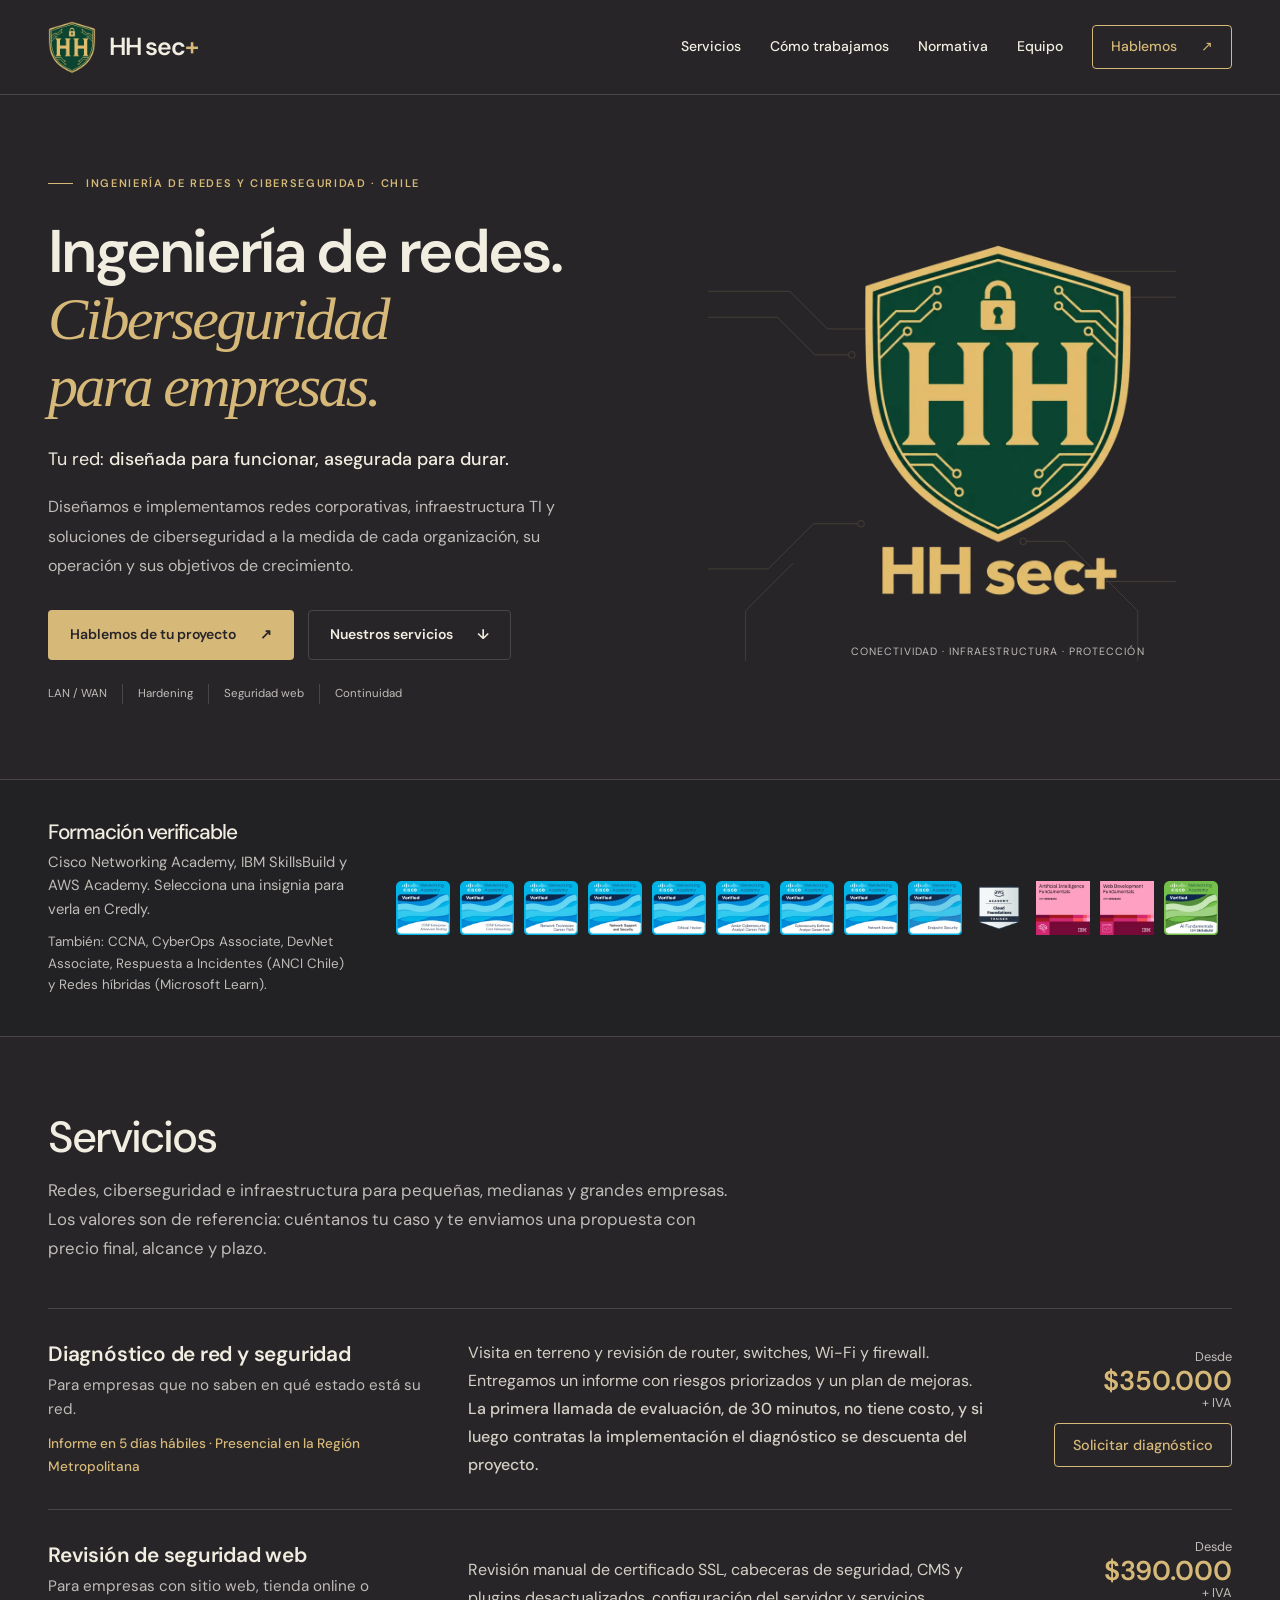
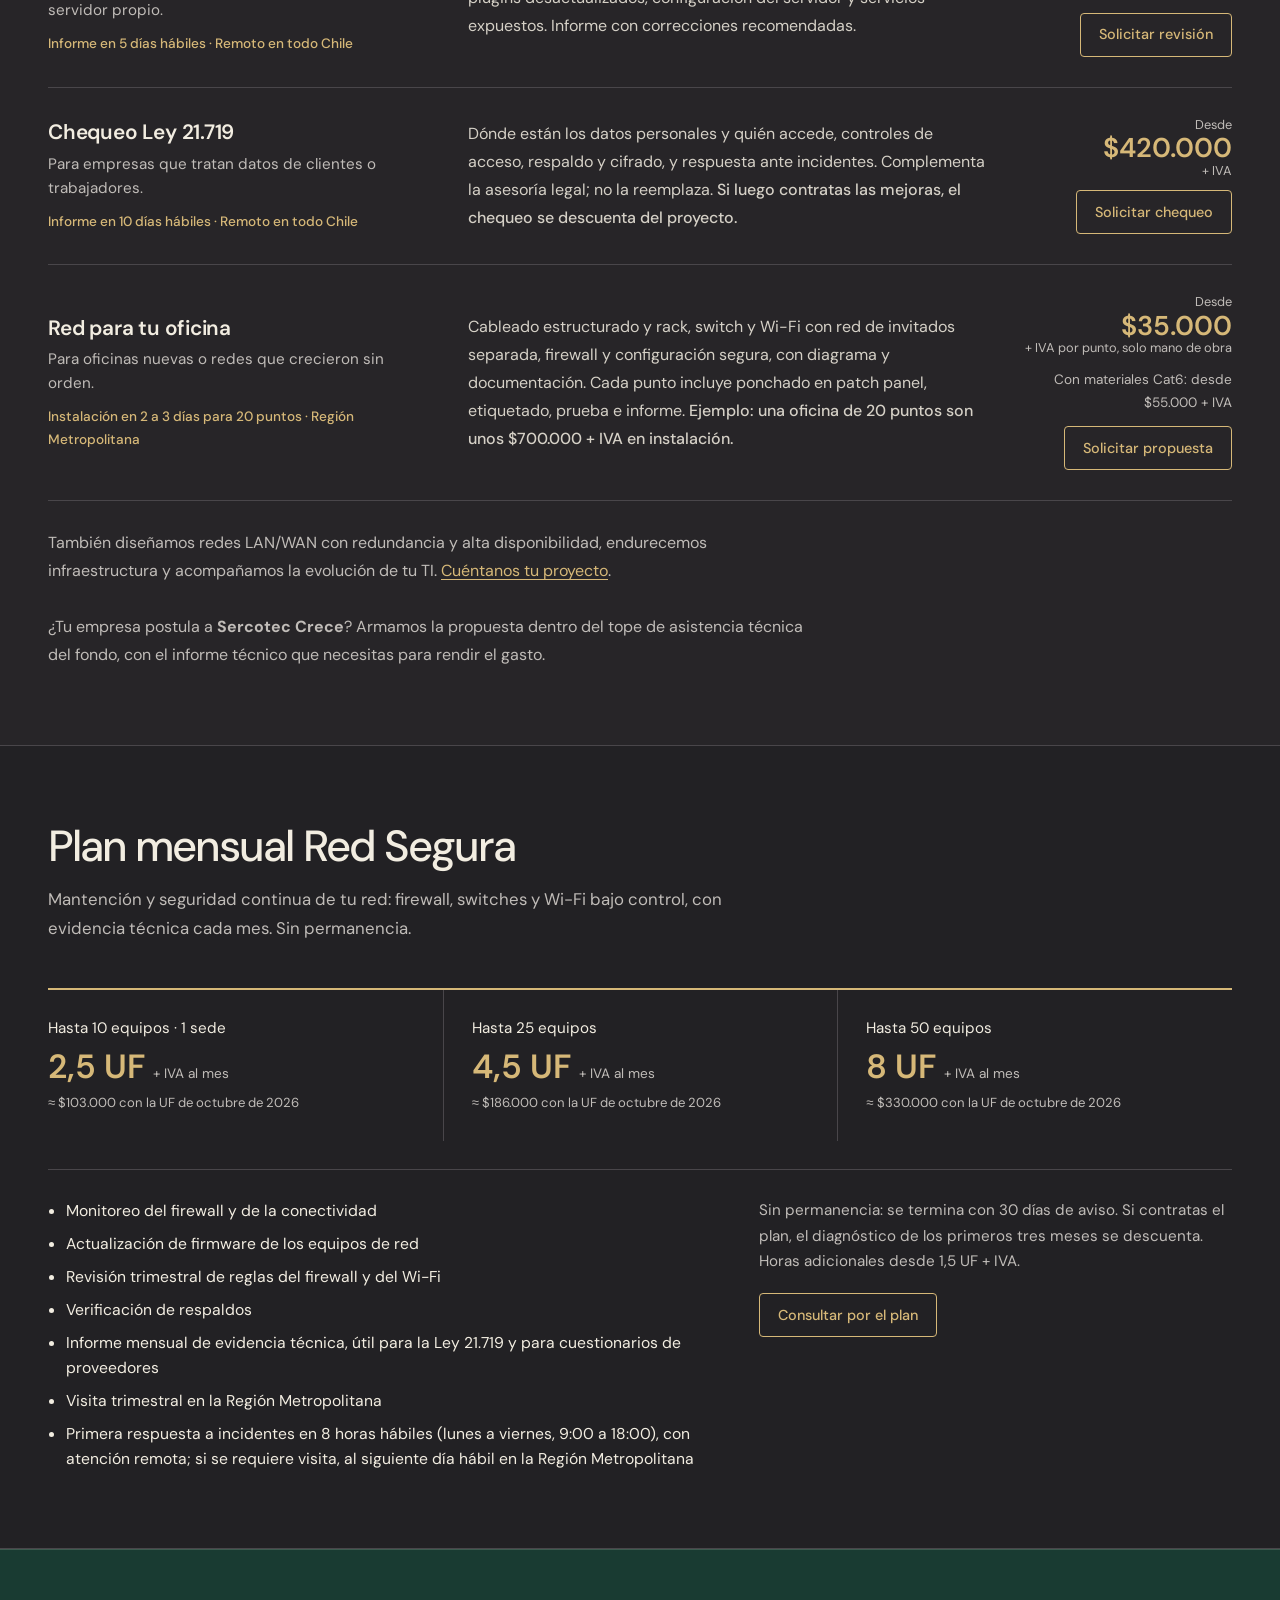
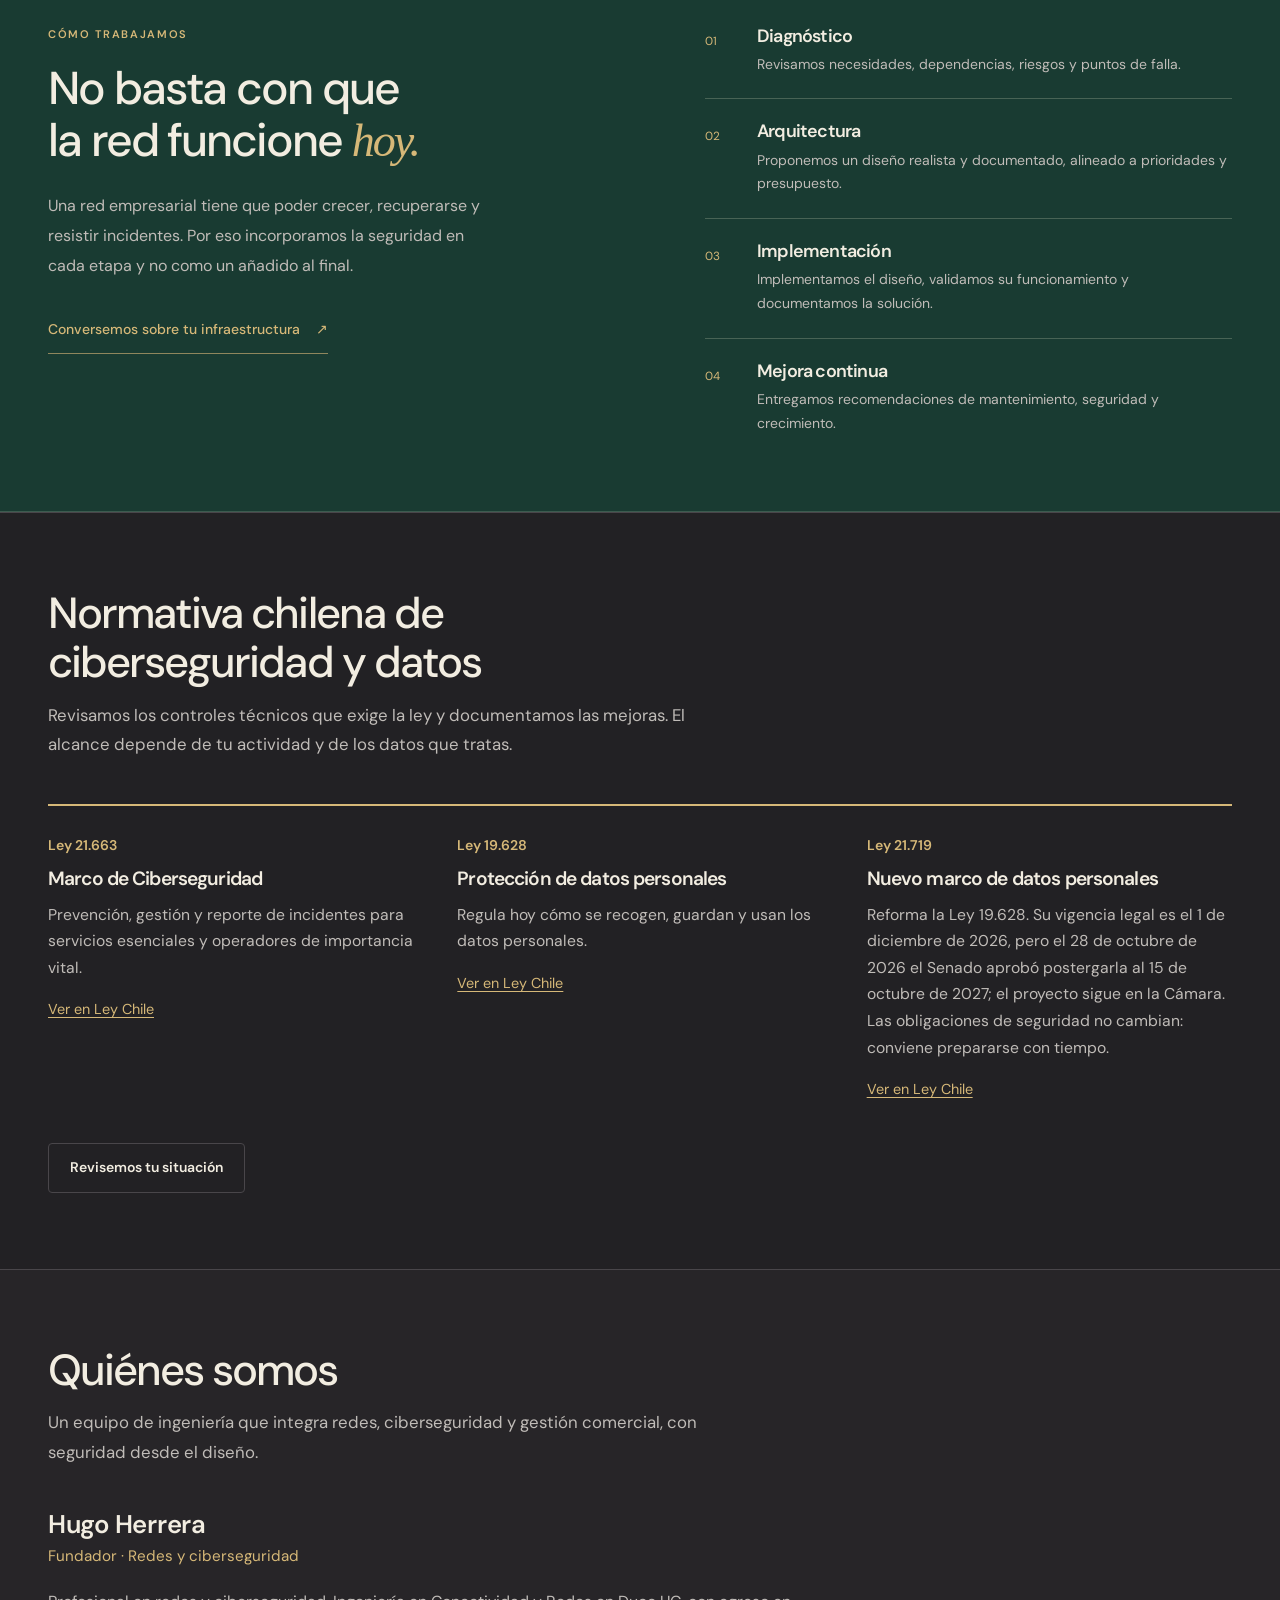
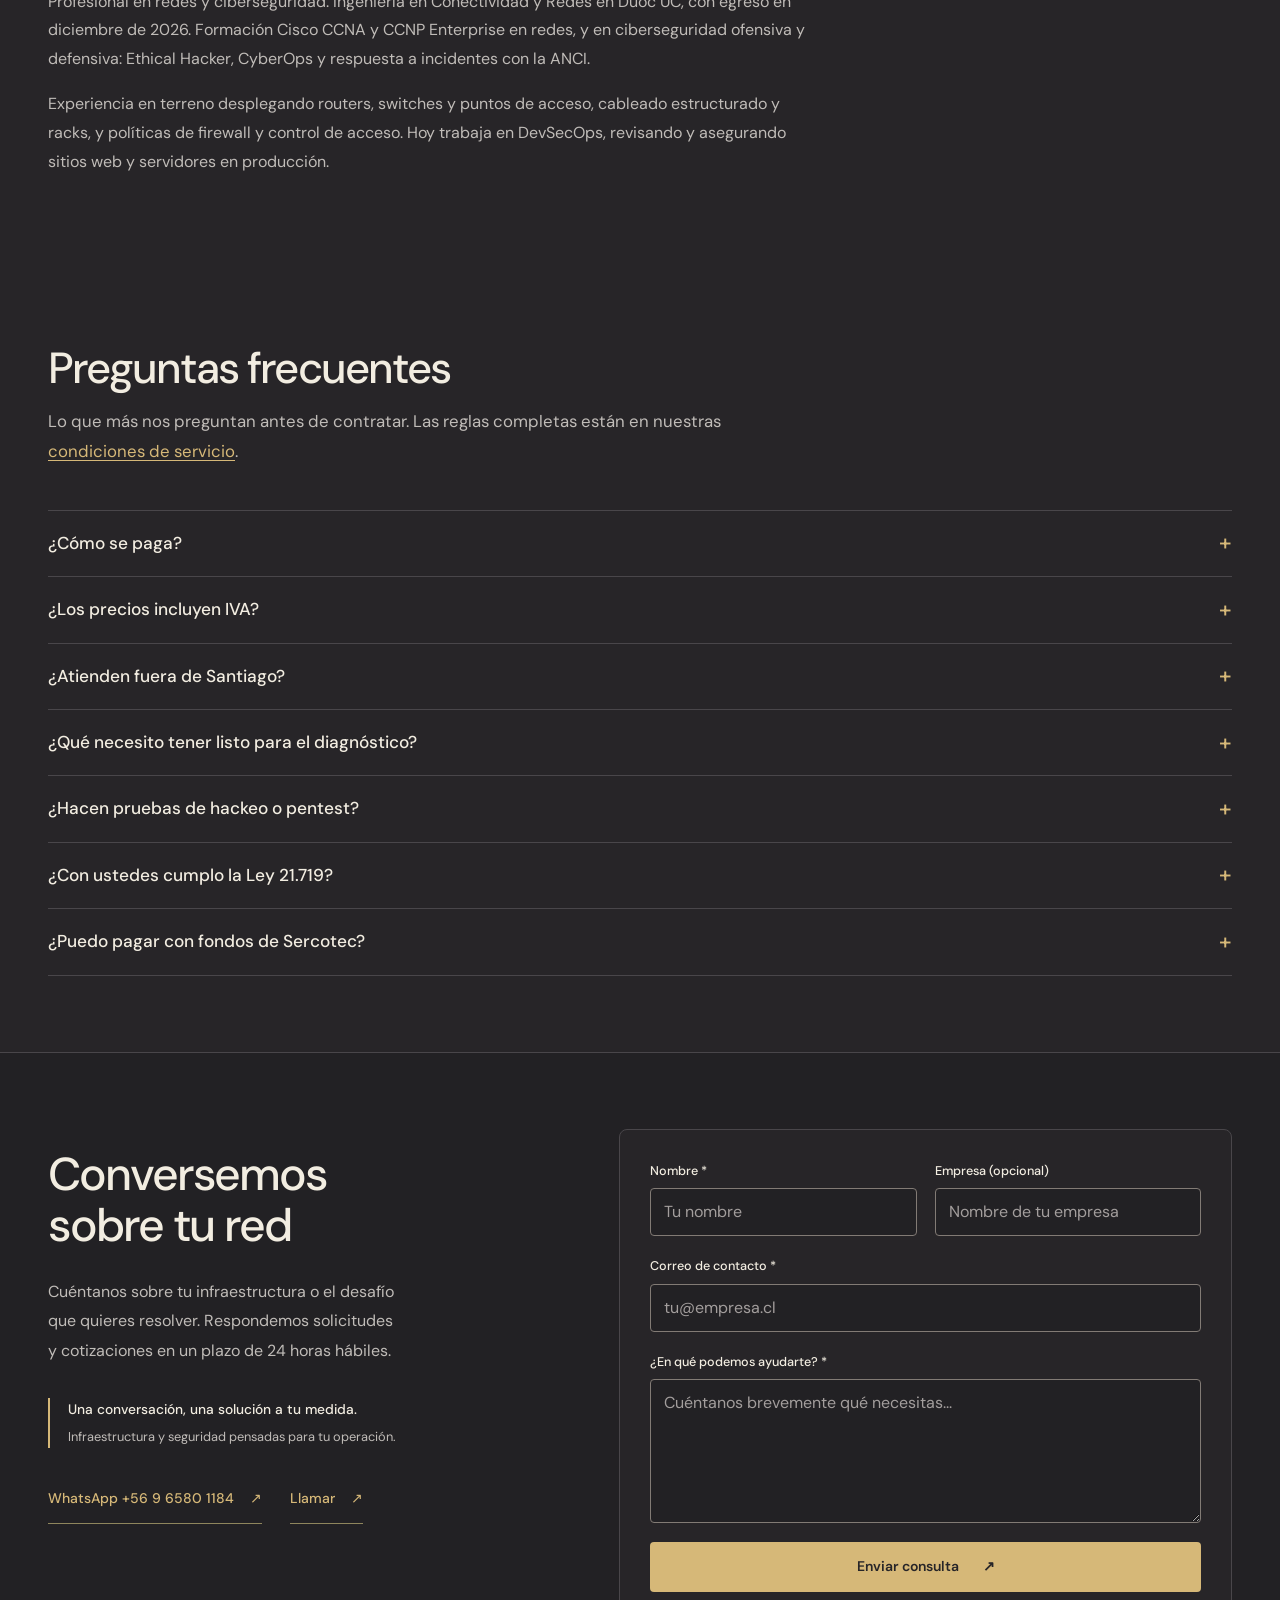
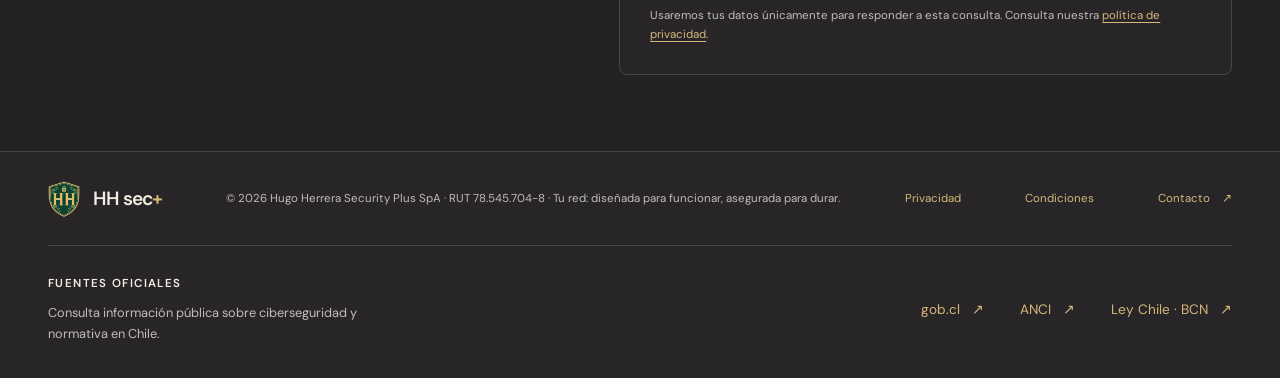
==== commit 9c633400: "Agregar razón social y RUT de la SpA constituida - Privacidad y condiciones: responsable Hugo Herrer" ====
--- a/index.html
+++ b/index.html
@@ -159,6 +159,14 @@
         }
       }
     ]
+  },
+  "legalName": "Hugo Herrera Security Plus SpA",
+  "taxID": "78.545.704-8",
+  "address": {
+    "@type": "PostalAddress",
+    "addressLocality": "Maipú",
+    "addressRegion": "Región Metropolitana",
+    "addressCountry": "CL"
   }
 }
   </script>
@@ -399,7 +407,7 @@
     </section>
   </main>
   <footer class="footer"><div class="wrap">
-    <div class="footer-flex"><a class="brand" href="#inicio" aria-label="HH sec+ — volver al inicio"><img src="assets/emblema-hh.webp?v=2" alt="" width="80" height="92"><span class="brand-word">HH sec<span>+</span></span></a><small>© 2026 HH sec+ · Tu red: diseñada para funcionar, asegurada para durar.</small><a href="privacidad.html">Privacidad</a><a href="condiciones.html">Condiciones</a><a href="#contacto">Contacto <span aria-hidden="true">↗</span></a></div>
+    <div class="footer-flex"><a class="brand" href="#inicio" aria-label="HH sec+ — volver al inicio"><img src="assets/emblema-hh.webp?v=2" alt="" width="80" height="92"><span class="brand-word">HH sec<span>+</span></span></a><small>© 2026 Hugo Herrera Security Plus SpA · RUT 78.545.704-8 · Tu red: diseñada para funcionar, asegurada para durar.</small><a href="privacidad.html">Privacidad</a><a href="condiciones.html">Condiciones</a><a href="#contacto">Contacto <span aria-hidden="true">↗</span></a></div>
     <div class="official-references" aria-labelledby="fuentes-oficiales"><div><p class="footer-label" id="fuentes-oficiales">Fuentes oficiales</p><p class="footer-note">Consulta información pública sobre ciberseguridad y normativa en Chile.</p></div><div class="official-links"><a href="https://www.gob.cl/">gob.cl <span aria-hidden="true">↗</span></a><a href="https://anci.gob.cl/">ANCI <span aria-hidden="true">↗</span></a><a href="https://www.bcn.cl/leychile/">Ley Chile · BCN <span aria-hidden="true">↗</span></a></div></div>
   </div></footer>
 </body>
